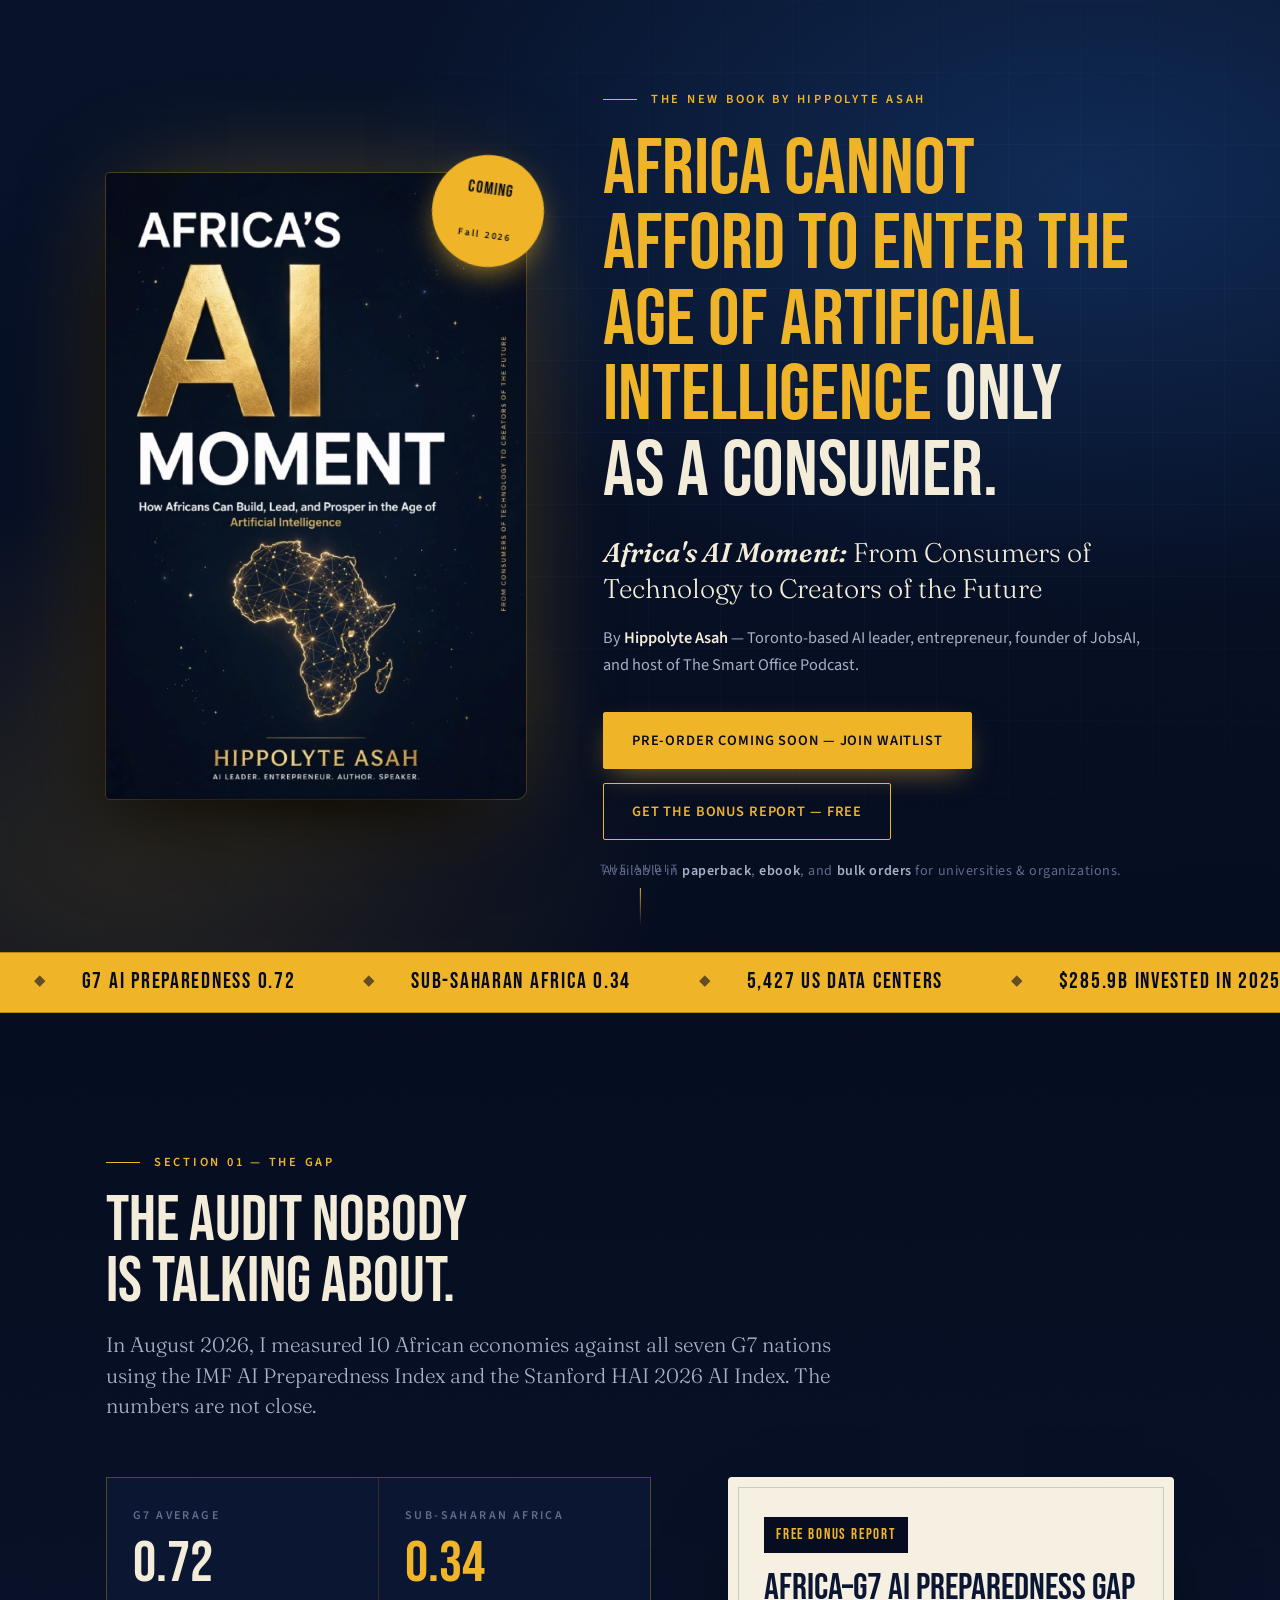
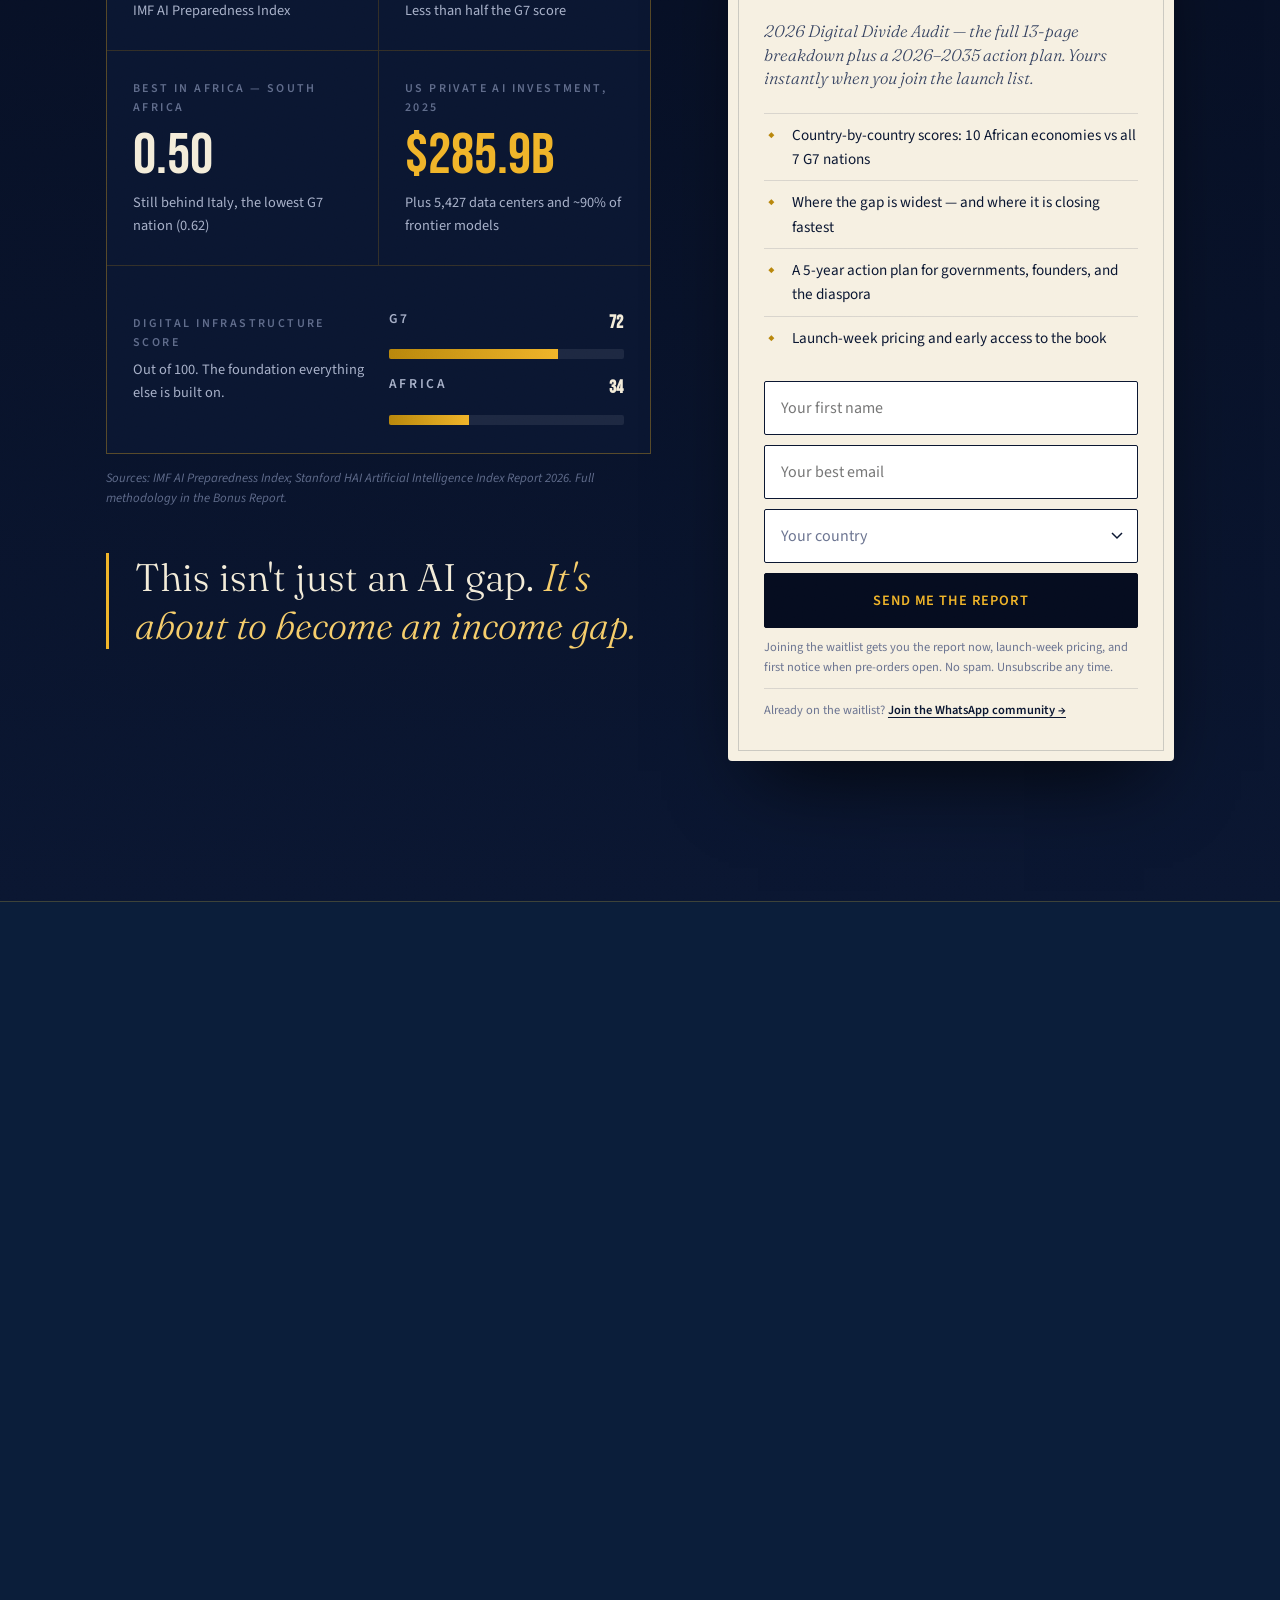
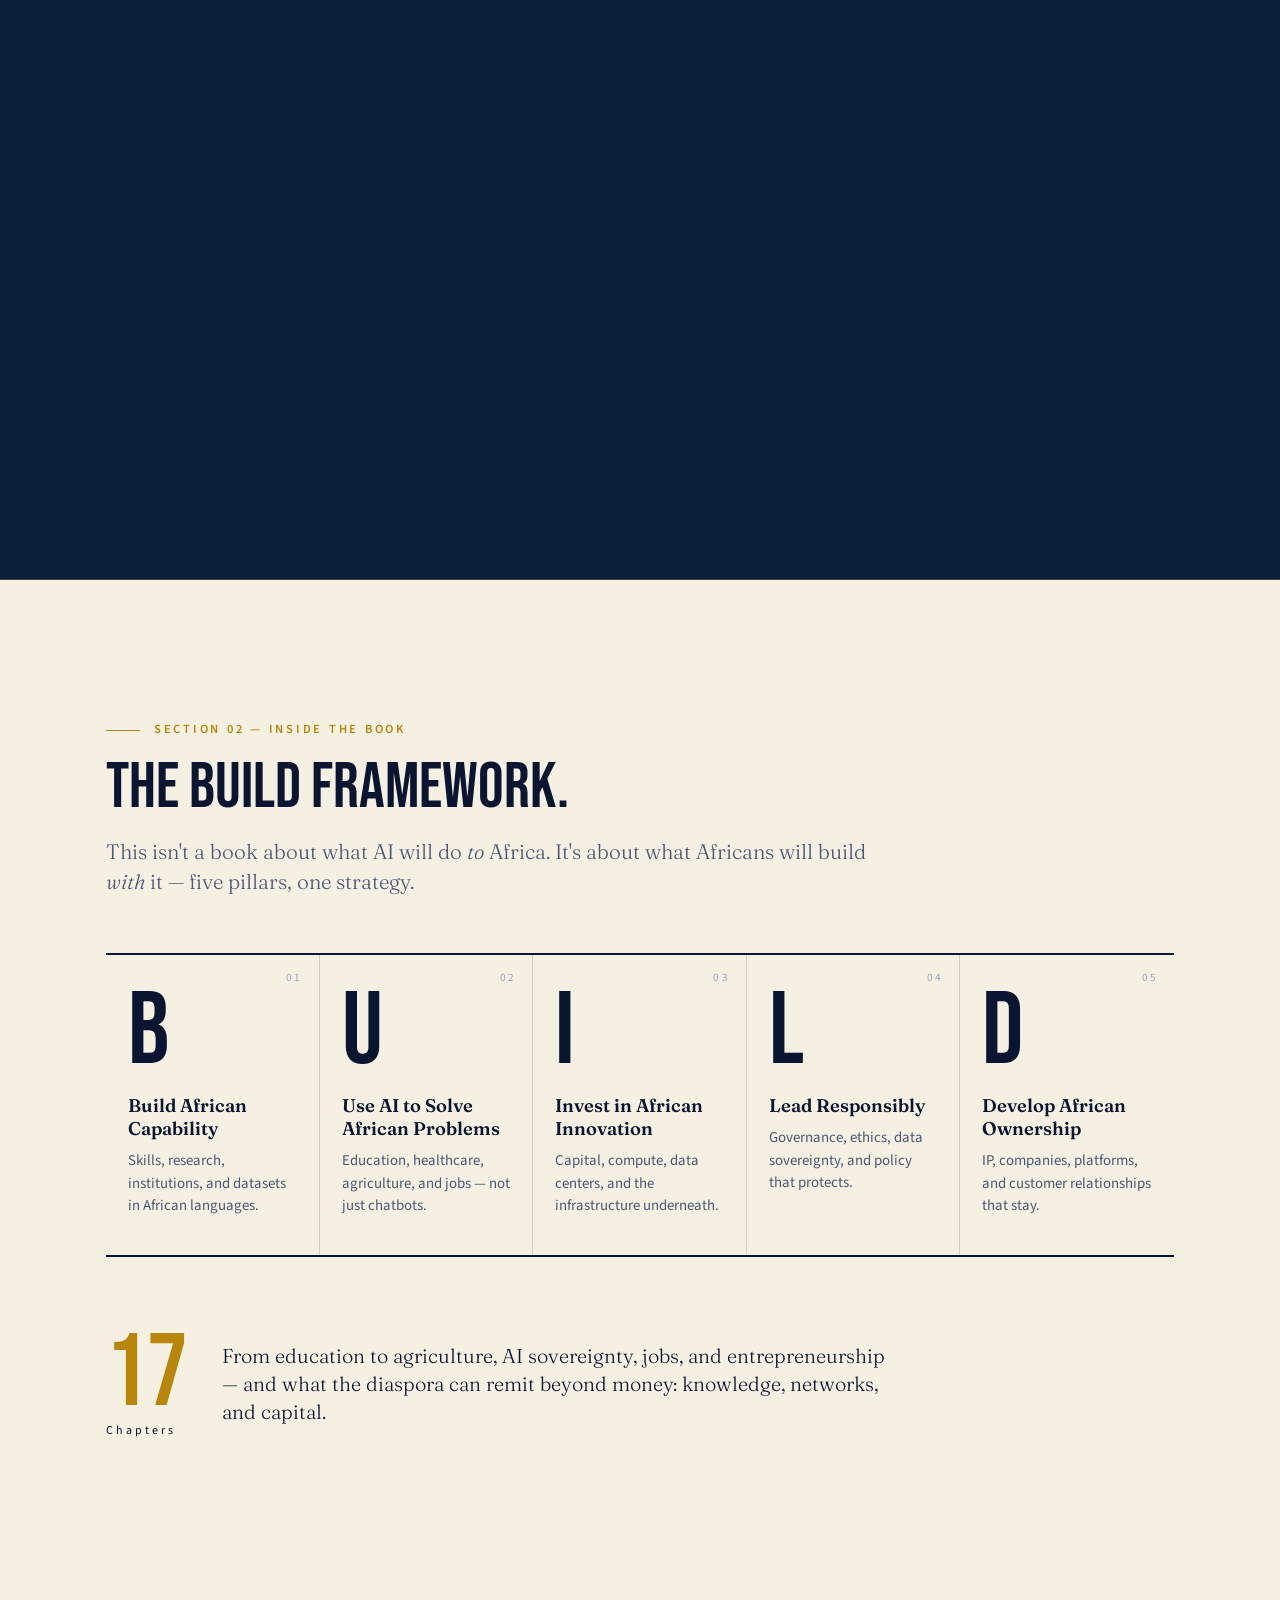
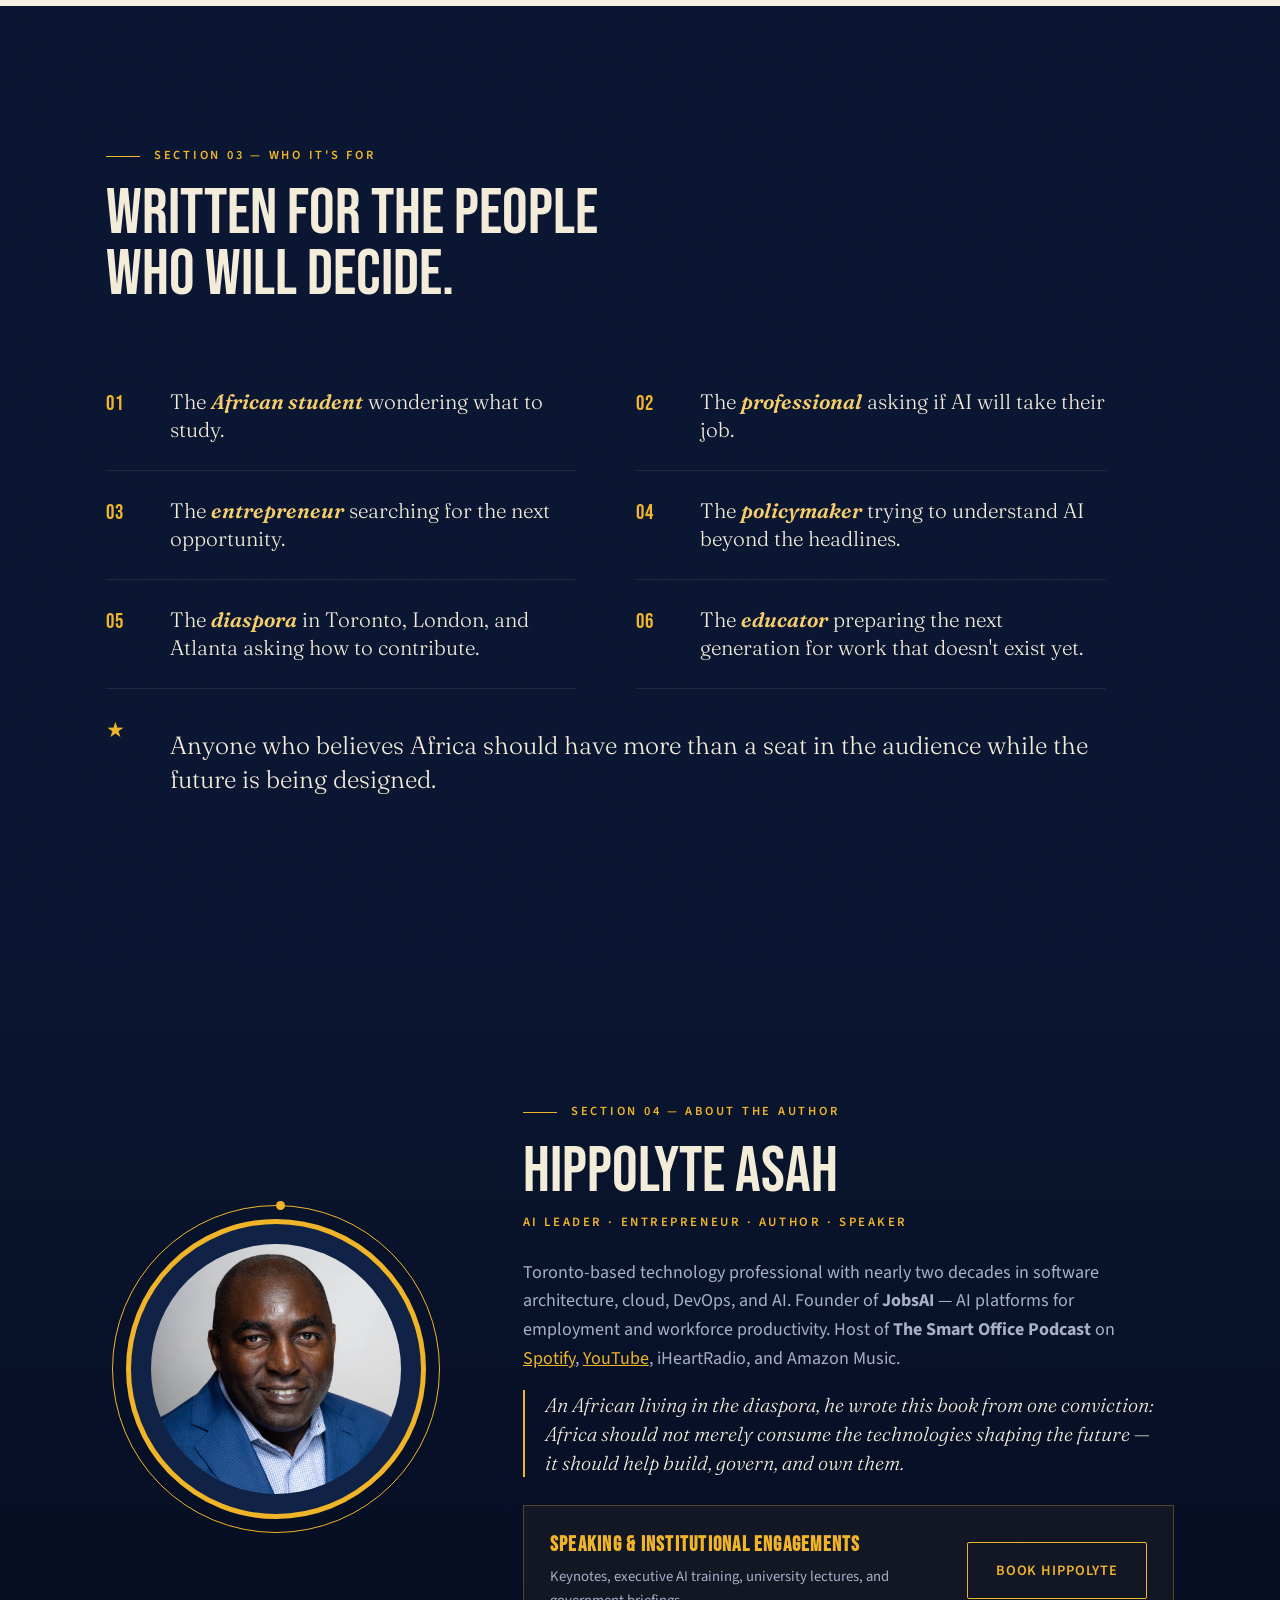
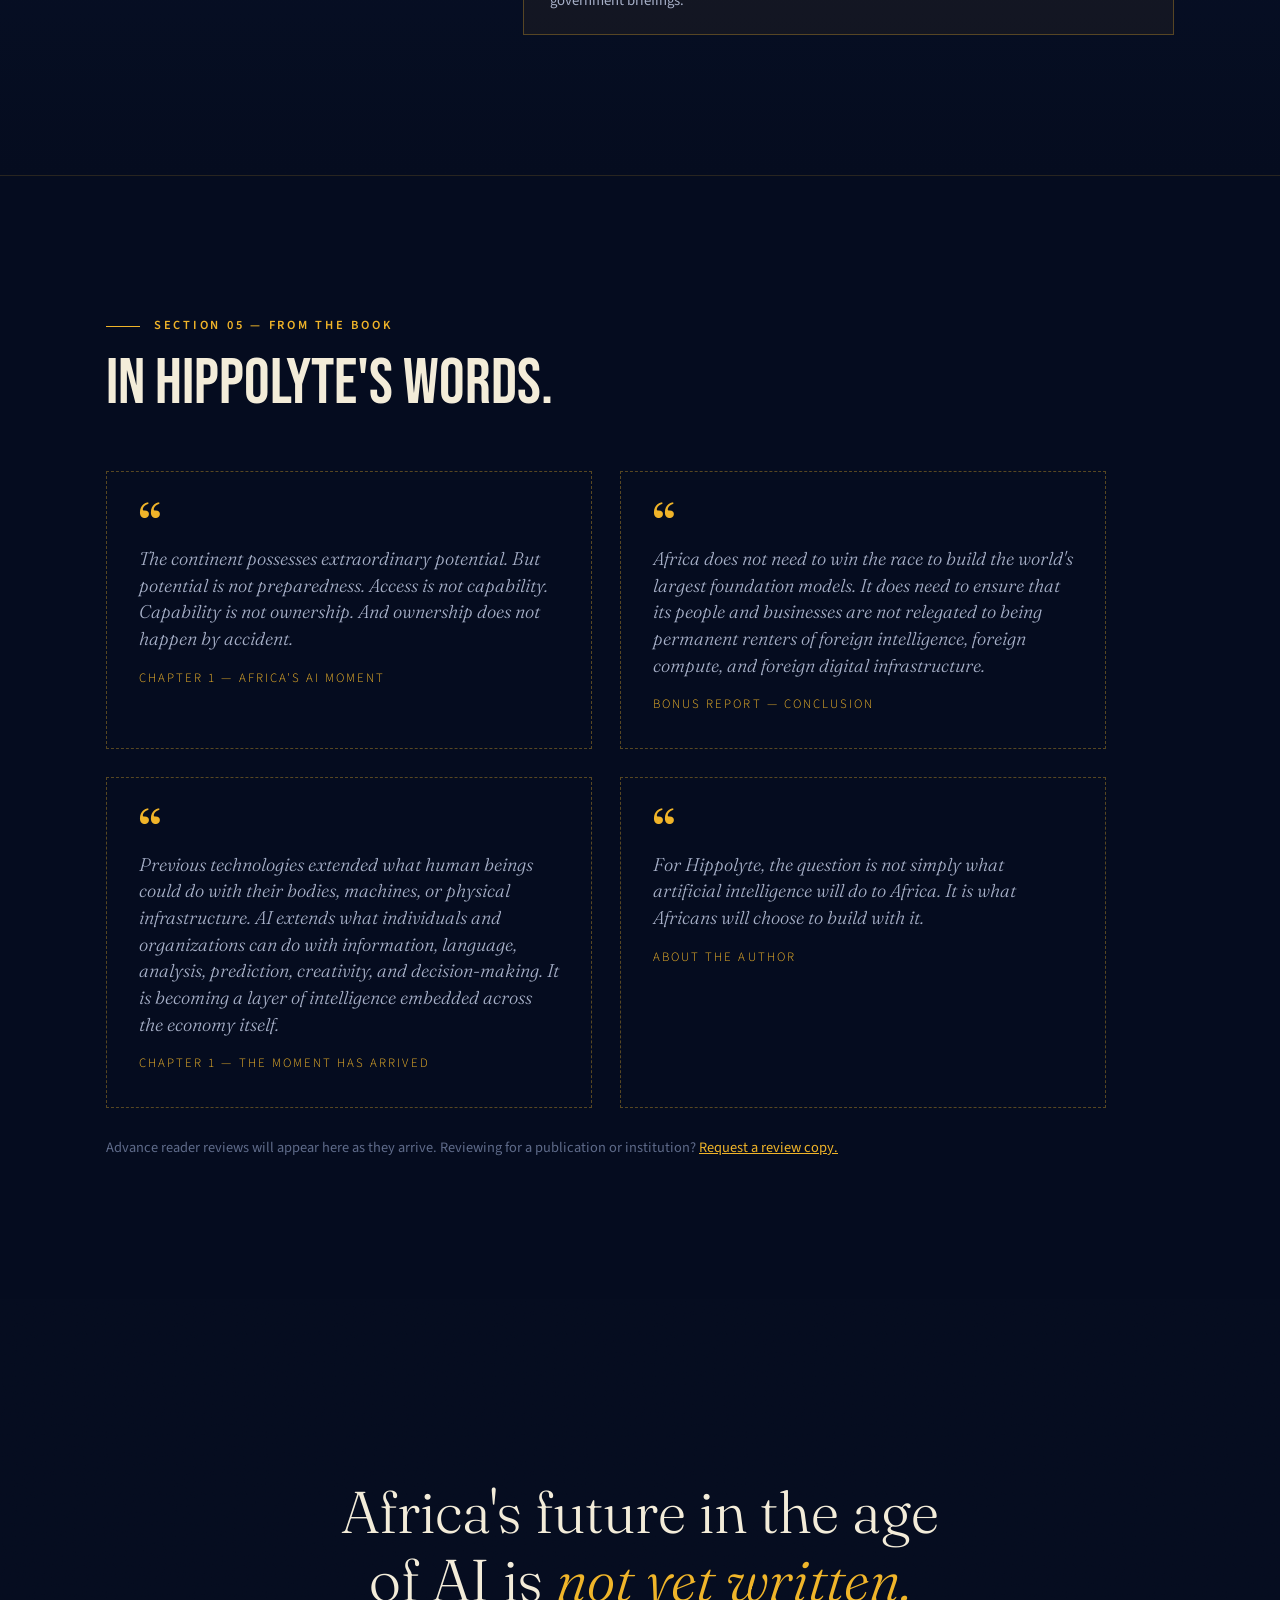
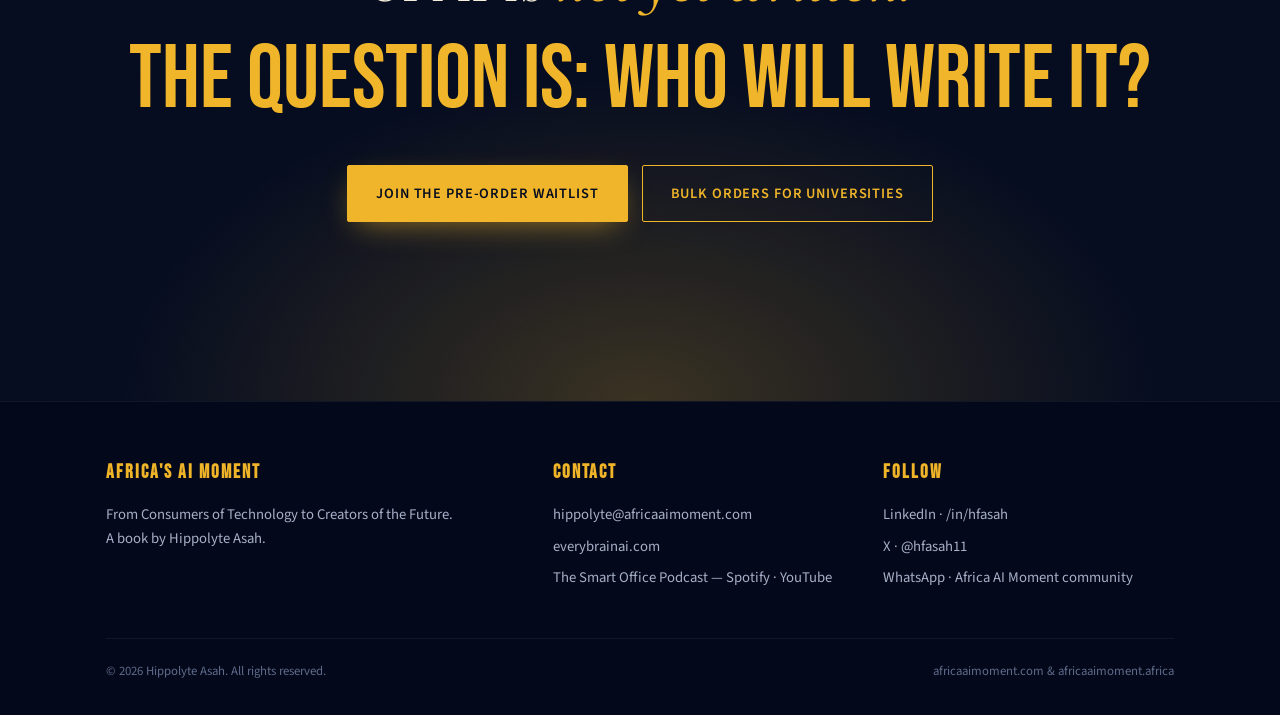
==== index.html @ 926fdadd "Quote cards: move decorative mark above text so it no longer covers the first word Co-Authored-By: C" ====
<!DOCTYPE html>
<html lang="en">
<head>
<meta charset="utf-8">
<meta name="viewport" content="width=device-width, initial-scale=1">
<title>Africa's AI Moment — From Consumers of Technology to Creators of the Future | Hippolyte Asah</title>
<meta name="description" content="Africa cannot afford to enter the age of artificial intelligence only as a consumer. The new book by Hippolyte Asah. Pre-order now and get the free Africa–G7 AI Preparedness Gap report.">
<meta property="og:title" content="Africa's AI Moment — Hippolyte Asah">
<meta property="og:description" content="From Consumers of Technology to Creators of the Future. Pre-order the book and download the free 2026 Digital Divide Audit.">
<meta property="og:image" content="https://africaaimoment.com/assets/cover.jpg">
<meta property="og:url" content="https://africaaimoment.com">
<link rel="icon" type="image/png" sizes="32x32" href="/assets/favicon-32.png">
<link rel="icon" type="image/png" sizes="256x256" href="/assets/icon-256.png">
<link rel="apple-touch-icon" sizes="180x180" href="/assets/apple-touch-icon.png">
<meta name="theme-color" content="#050c1f">
<link rel="preconnect" href="https://fonts.googleapis.com">
<link rel="preconnect" href="https://fonts.gstatic.com" crossorigin>
<link href="https://fonts.googleapis.com/css2?family=Bebas+Neue&family=Fraunces:ital,opsz,wght@0,9..144,300;0,9..144,600;1,9..144,300&family=Source+Sans+3:wght@400;600&family=IBM+Plex+Mono:wght@400;500;600&display=swap" rel="stylesheet">
<style>
  :root{
    --navy-900:#050c1f; --navy-800:#0a1631; --navy-700:#112247; --navy-600:#1a3160;
    --gold:#f0b429; --gold-soft:#f6cd6a; --gold-dim:#b8860b;
    --ink:#f3ecd9; --ink-muted:#a7b0c8; --ink-faint:#5f6b8a;
    --cream:#f6f0e2; --cream-2:#ece3cf; --navy-on-cream:#0a1631;
    --display:'Bebas Neue',Impact,'Arial Narrow',sans-serif;
    --serif:'Fraunces',Georgia,'Times New Roman',serif;
    --sans:'Source Sans 3','Helvetica Neue',Arial,sans-serif;
    --max:1180px;
  }
  *{box-sizing:border-box;margin:0;padding:0}
  html{scroll-behavior:smooth;overflow-x:clip}
  body{font-family:var(--sans);background:var(--navy-900);color:var(--ink);line-height:1.6;font-size:18px;-webkit-font-smoothing:antialiased;overflow-x:hidden}
  img{max-width:100%;height:auto;display:block}
  a{color:inherit}
  .wrap{max-width:var(--max);margin:0 auto;padding:0 clamp(20px,5vw,56px)}
  .eyebrow{font-family:var(--sans);font-weight:600;letter-spacing:.22em;text-transform:uppercase;font-size:.78rem;color:var(--gold);display:flex;align-items:center;gap:14px}
  .eyebrow::before{content:"";width:34px;height:1px;background:var(--gold)}
  h1,h2,h3{font-weight:400;line-height:1}
  .display{font-family:var(--display);letter-spacing:.01em}
  .serif{font-family:var(--serif)}

  /* Buttons */
  .btn{display:inline-flex;align-items:center;justify-content:center;gap:10px;padding:16px 28px;font-family:var(--sans);font-weight:600;letter-spacing:.06em;text-transform:uppercase;font-size:.9rem;text-decoration:none;border:1.5px solid var(--gold);border-radius:2px;transition:transform .2s,background .2s,color .2s,box-shadow .2s;cursor:pointer}
  .btn-gold{background:var(--gold);color:var(--navy-900);box-shadow:0 10px 30px -10px rgba(240,180,41,.6)}
  .btn-gold:hover{background:var(--gold-soft);transform:translateY(-2px)}
  .btn-ghost{background:transparent;color:var(--gold)}
  .btn-ghost:hover{background:rgba(240,180,41,.1);transform:translateY(-2px)}
  .btn-navy{background:var(--navy-900);color:var(--gold);border-color:var(--navy-900)}
  .btn-navy:hover{background:var(--navy-700)}
  .btn small{font-weight:400;letter-spacing:.02em;text-transform:none;opacity:.8}

  /* Grain + atmosphere */
  .grain::after{content:"";position:absolute;inset:0;pointer-events:none;opacity:.07;mix-blend-mode:overlay;background-image:url("data:image/svg+xml,%3Csvg xmlns='http://www.w3.org/2000/svg' width='160' height='160'%3E%3Cfilter id='n'%3E%3CfeTurbulence type='fractalNoise' baseFrequency='.9' numOctaves='2' stitchTiles='stitch'/%3E%3C/filter%3E%3Crect width='100%25' height='100%25' filter='url(%23n)'/%3E%3C/svg%3E")}

  /* ===== HERO ===== */
  .hero{position:relative;min-height:100vh;display:flex;align-items:center;padding:90px 0 70px;overflow:hidden;
    background:radial-gradient(1200px 700px at 85% 20%,rgba(32,90,170,.35),transparent 60%),radial-gradient(900px 600px at 10% 90%,rgba(240,180,41,.14),transparent 60%),linear-gradient(180deg,#071229 0%,var(--navy-900) 100%)}
  .hero .net{position:absolute;inset:0;pointer-events:none;opacity:.35;background-image:linear-gradient(rgba(120,160,230,.12) 1px,transparent 1px),linear-gradient(90deg,rgba(120,160,230,.12) 1px,transparent 1px);background-size:72px 72px;mask-image:radial-gradient(ellipse at 70% 40%,#000 20%,transparent 70%);-webkit-mask-image:radial-gradient(ellipse at 70% 40%,#000 20%,transparent 70%)}
  .hero-grid{display:grid;grid-template-columns:minmax(280px,420px) 1fr;gap:clamp(36px,6vw,84px);align-items:center;position:relative;z-index:2}
  .cover-wrap{position:relative;perspective:1400px}
  .cover{border-radius:4px 10px 10px 4px;box-shadow:-20px 40px 80px -20px rgba(0,0,0,.8),0 0 0 1px rgba(240,180,41,.25),0 0 120px -30px rgba(240,180,41,.45);transform:rotateY(14deg) rotateX(2deg);transition:transform .6s cubic-bezier(.2,.8,.2,1);animation:rise 1.2s .1s both}
  .cover-wrap:hover .cover{transform:rotateY(4deg) rotateX(0)}
  .cover-wrap::before{content:"";position:absolute;inset:auto 10% -22px 10%;height:40px;background:radial-gradient(ellipse,rgba(0,0,0,.7),transparent 70%);filter:blur(10px)}
  .badge{position:absolute;top:-18px;right:-18px;width:112px;height:112px;border-radius:50%;background:var(--gold);color:var(--navy-900);display:grid;place-items:center;text-align:center;font-family:var(--display);font-size:1.05rem;line-height:1;letter-spacing:.06em;padding:12px;transform:rotate(8deg);box-shadow:0 12px 30px -8px rgba(240,180,41,.7);animation:pop .8s .9s both;z-index:3}
  .badge span{font-family:var(--sans);font-size:.6rem;font-weight:600;letter-spacing:.18em;display:block;margin-top:4px}
  .hero-copy > *{animation:rise .9s both}
  .hero-copy > :nth-child(1){animation-delay:.15s}.hero-copy > :nth-child(2){animation-delay:.3s}.hero-copy > :nth-child(3){animation-delay:.45s}.hero-copy > :nth-child(4){animation-delay:.6s}.hero-copy > :nth-child(5){animation-delay:.75s}.hero-copy > :nth-child(6){animation-delay:.9s}
  .hero h1{font-family:var(--display);font-size:clamp(2.6rem,6.2vw,5.6rem);line-height:.95;color:var(--gold);margin:22px 0 26px;text-wrap:balance}
  .hero h1 em{font-style:normal;color:var(--ink)}
  .hero .sub{font-family:var(--serif);font-size:clamp(1.25rem,2.1vw,1.7rem);font-weight:300;line-height:1.35;color:var(--ink);max-width:640px}
  .hero .sub strong{font-weight:600;font-style:italic}
  .hero .by{margin-top:18px;color:var(--ink-muted);font-size:1.02rem;max-width:560px}
  .hero .by b{color:var(--ink);font-weight:600}
  .cta-row{display:flex;flex-wrap:wrap;gap:14px;margin-top:34px}
  .formats{margin-top:20px;font-size:.88rem;color:var(--ink-faint);letter-spacing:.04em}
  .formats b{color:var(--ink-muted);font-weight:600}
  @keyframes rise{from{opacity:0;transform:translateY(22px)}to{opacity:1;transform:none}}
  @keyframes pop{from{opacity:0;transform:rotate(8deg) scale(.5)}to{opacity:1;transform:rotate(8deg) scale(1)}}
  .scroll-hint{position:absolute;bottom:26px;left:50%;transform:translateX(-50%);color:var(--ink-faint);font-size:.7rem;letter-spacing:.3em;text-transform:uppercase;z-index:2}
  .scroll-hint::after{content:"";display:block;width:1px;height:38px;margin:10px auto 0;background:linear-gradient(var(--gold),transparent);animation:drip 1.8s infinite}
  @keyframes drip{0%{transform:scaleY(0);transform-origin:top}50%{transform:scaleY(1);transform-origin:top}51%{transform-origin:bottom}100%{transform:scaleY(0);transform-origin:bottom}}

  /* ===== TICKER ===== */
  .ticker{background:var(--gold);color:var(--navy-900);overflow:hidden;white-space:nowrap;width:100%;max-width:100vw;font-family:var(--display);font-size:1.35rem;letter-spacing:.08em;padding:12px 0;border-top:1px solid var(--gold-dim);border-bottom:1px solid var(--gold-dim)}
  .ticker div{display:inline-block;animation:scroll 38s linear infinite}
  .ticker span{margin:0 34px}
  .ticker span::before{content:"◆";font-size:.7em;margin-right:34px;vertical-align:middle;opacity:.6}
  @keyframes scroll{to{transform:translateX(-50%)}}

  /* ===== SECTION BASE ===== */
  section{position:relative}
  .sec{padding:clamp(80px,11vw,140px) 0}
  .sec-head{max-width:760px;margin-bottom:56px}
  .sec-head h2{font-family:var(--display);font-size:clamp(2.4rem,5vw,4.4rem);margin-top:18px;line-height:.95}
  .sec-head p{font-family:var(--serif);font-weight:300;font-size:1.3rem;margin-top:18px;line-height:1.45;color:var(--ink-muted)}

  /* ===== GAP / AUDIT ===== */
  .gap{background:linear-gradient(180deg,var(--navy-900),var(--navy-800))}
  .gap-grid{display:grid;grid-template-columns:1.1fr .9fr;gap:clamp(36px,6vw,80px);align-items:start}
  .stat-board{display:grid;grid-template-columns:1fr 1fr;gap:1px;background:rgba(240,180,41,.18);border:1px solid rgba(240,180,41,.18)}
  .stat{background:var(--navy-800);padding:28px 26px;position:relative;overflow:hidden}
  .stat:hover{background:var(--navy-700)}
  .stat .lbl{font-size:.75rem;letter-spacing:.2em;text-transform:uppercase;color:var(--ink-faint);font-weight:600}
  .stat .val{font-family:var(--display);font-size:clamp(2.6rem,4.5vw,4rem);line-height:1;margin:10px 0 6px;color:var(--ink)}
  .stat .val.g{color:var(--gold)}
  .stat .note{font-size:.9rem;color:var(--ink-muted)}
  .stat.wide{grid-column:1/-1;display:grid;grid-template-columns:1fr 1fr;gap:20px;align-items:center}
  .bar{height:10px;background:rgba(255,255,255,.08);border-radius:2px;overflow:hidden;margin-top:12px}
  .bar i{display:block;height:100%;background:linear-gradient(90deg,var(--gold-dim),var(--gold));width:0;transition:width 1.4s cubic-bezier(.2,.8,.2,1)}
  .in-view .bar i{width:var(--w)}
  .bar-row{margin-top:14px}
  .bar-row .lbl{display:flex;justify-content:space-between;font-size:.85rem;color:var(--ink-muted)}
  .bar-row .lbl b{color:var(--ink);font-family:var(--display);font-size:1.15rem;letter-spacing:.04em}
  .source{font-size:.8rem;color:var(--ink-faint);margin-top:14px;font-style:italic}
  .pull{font-family:var(--serif);font-size:clamp(1.6rem,3vw,2.4rem);font-weight:300;line-height:1.25;color:var(--ink);border-left:3px solid var(--gold);padding-left:26px;margin:44px 0}
  .pull em{font-style:italic;color:var(--gold-soft)}

  /* Lead magnet card */
  .magnet{position:sticky;top:32px;background:var(--cream);color:var(--navy-on-cream);padding:40px 36px;border-radius:4px;box-shadow:0 40px 80px -30px rgba(0,0,0,.8);transform:rotate(-1deg)}
  .magnet::before{content:"";position:absolute;inset:10px;border:1px solid rgba(10,22,49,.18);pointer-events:none}
  .magnet .tag{display:inline-block;background:var(--navy-900);color:var(--gold);font-family:var(--display);letter-spacing:.12em;padding:6px 12px;font-size:.95rem;margin-bottom:18px}
  .magnet h3{font-family:var(--display);font-size:2.3rem;line-height:.95}
  .magnet .t{font-family:var(--serif);font-style:italic;font-weight:300;font-size:1.05rem;margin:14px 0 22px;line-height:1.4;color:#33405f}
  .magnet ul{list-style:none;margin-bottom:22px}
  .magnet li{padding:9px 0 9px 28px;border-top:1px solid rgba(10,22,49,.12);font-size:.95rem;position:relative}
  .magnet li::before{content:"◆";position:absolute;left:4px;color:var(--gold-dim);font-size:.7rem;top:13px}
  .magnet form{display:grid;gap:10px}
  .magnet input{font-family:var(--sans);font-size:1rem;padding:15px 16px;border:1.5px solid var(--navy-on-cream);border-radius:2px;background:#fff;color:var(--navy-900);width:100%}
  .magnet input:focus,.magnet select:focus{outline:2px solid var(--gold);outline-offset:1px}
  .magnet select{font-family:var(--sans);font-size:1rem;padding:15px 16px;border:1.5px solid var(--navy-on-cream);border-radius:2px;background:#fff;color:var(--navy-900);width:100%;appearance:none;-webkit-appearance:none;background-image:url("data:image/svg+xml,%3Csvg xmlns='http://www.w3.org/2000/svg' width='12' height='8'%3E%3Cpath d='M1 1l5 5 5-5' stroke='%230a1631' stroke-width='1.5' fill='none'/%3E%3C/svg%3E");background-repeat:no-repeat;background-position:right 14px center}
  .magnet select:invalid{color:#6a7390}
  .form-msg{display:none;font-family:var(--serif);font-size:1.05rem;line-height:1.4;color:var(--navy-on-cream);padding:12px 14px;background:var(--gold-tint,#fbf3dc);border-left:3px solid var(--gold)}
  .form-msg.show{display:block}.form-msg a{color:var(--navy-on-cream);font-weight:600}
  .form-msg.err{border-color:#c0392b;background:#fdecea}
  .wa{display:flex;align-items:center;justify-content:center;gap:10px;margin-top:12px;padding:13px 18px;border:1.5px solid var(--navy-on-cream);background:var(--navy-on-cream);color:var(--gold);text-decoration:none;font-weight:600;letter-spacing:.06em;text-transform:uppercase;font-size:.85rem;border-radius:2px;transition:background .2s,transform .2s}
  .wa:hover{background:var(--navy-700);transform:translateY(-2px)}
  .wa-after{margin-top:12px;padding-top:12px;border-top:1px solid rgba(10,22,49,.12)}
  .wa-after a{color:var(--navy-on-cream);font-weight:600;text-decoration:underline;text-underline-offset:3px}
  .wa svg{width:18px;height:18px;fill:#25D366;flex:none}
  .wa-dark{border-color:var(--gold);background:transparent;color:var(--gold);display:inline-flex;margin:0}
  .wa-dark:hover{background:rgba(240,180,41,.1)}
  .magnet .fine{font-size:.78rem;color:#6a7390;margin-top:10px}


  /* ===== COUNTRY EXPLORER (terminal) ===== */
  .term-sec{background:#0B1E3A;border-top:1px solid rgba(212,175,55,.25);border-bottom:1px solid rgba(212,175,55,.25)}
  .term{--tg:#D4AF37;--tg2:#f0d77a;--tbg:#071528;--tline:rgba(212,175,55,.22);--tdim:#7d8aa8;--tgreen:#3ddc97;--tred:#ff6b6b;font-family:'IBM Plex Mono','SF Mono',Menlo,Consolas,monospace;background:var(--tbg);border:1px solid var(--tline);box-shadow:0 40px 90px -40px rgba(0,0,0,.9),inset 0 0 0 1px rgba(255,255,255,.02);position:relative;overflow:hidden}
  .term::before{content:"";position:absolute;inset:0;pointer-events:none;background:repeating-linear-gradient(0deg,rgba(255,255,255,.025) 0 1px,transparent 1px 3px);mix-blend-mode:overlay}
  .term-bar{display:flex;align-items:center;justify-content:space-between;gap:16px;padding:10px 16px;background:#0B1E3A;border-bottom:1px solid var(--tline);font-size:.72rem;letter-spacing:.14em;text-transform:uppercase;color:var(--tg)}
  .term-bar .dots{display:flex;gap:6px}.term-bar .dots i{width:9px;height:9px;border-radius:50%;background:var(--tline)}.term-bar .dots i:first-child{background:var(--tg)}
  .term-bar .live{color:var(--tgreen)}.term-bar .live::before{content:"●";margin-right:6px;animation:blink 1.4s infinite}
  @keyframes blink{50%{opacity:.25}}
  .term-body{display:grid;grid-template-columns:300px 1fr;min-height:520px}
  .term-left{border-right:1px solid var(--tline);display:flex;flex-direction:column}
  .term-search{padding:14px;border-bottom:1px solid var(--tline);position:relative}
  .term-search label{display:block;font-size:.66rem;letter-spacing:.2em;color:var(--tdim);margin-bottom:8px}
  .term-search .field{display:flex;align-items:center;gap:8px;border:1px solid var(--tg);background:#04101f;padding:10px 12px}
  .term-search .field span{color:var(--tg)}
  .term-search input{flex:1;background:transparent;border:0;color:var(--ink);font:inherit;font-size:.95rem;outline:none;min-width:0}
  .term-search input::placeholder{color:var(--tdim)}
  .term-list{overflow-y:auto;max-height:420px;flex:1;scrollbar-width:thin;scrollbar-color:var(--tline) transparent}
  .term-list .grp{padding:8px 14px 4px;font-size:.62rem;letter-spacing:.2em;color:var(--tdim);position:sticky;top:0;background:var(--tbg)}
  .term-list button{display:flex;justify-content:space-between;width:100%;background:none;border:0;border-left:2px solid transparent;color:var(--ink-muted);font:inherit;font-size:.82rem;text-align:left;padding:7px 14px;cursor:pointer}
  .term-list button:hover,.term-list button.on{background:rgba(212,175,55,.08);color:var(--ink);border-left-color:var(--tg)}
  .term-list button b{font-weight:500;color:var(--tg2)}
  .term-list button.on b{color:var(--tg)}
  .term-main{padding:22px 26px;display:flex;flex-direction:column;gap:18px;min-width:0}
  .term-empty{margin:auto;text-align:center;color:var(--tdim);font-size:.85rem;line-height:1.9}
  .term-empty b{display:block;font-size:1.4rem;color:var(--tg);font-weight:500}
  .cur{display:inline-block;width:.6em;height:1.05em;background:var(--tg);vertical-align:-.15em;animation:blink 1s steps(1) infinite}
  .term-head{display:flex;flex-wrap:wrap;align-items:flex-end;justify-content:space-between;gap:12px;min-width:0;border-bottom:1px solid var(--tline);padding-bottom:14px}
  .term-head h3{font-family:var(--display);font-size:clamp(2rem,3.6vw,3rem);line-height:.95;color:var(--ink);letter-spacing:.02em}
  .term-head .rk{font-size:.68rem;line-height:1.7;letter-spacing:.14em;text-transform:uppercase;color:var(--tdim)}
  .term-head .rk b{color:var(--tg);font-weight:500}
  .tag-src{font-size:.6rem;letter-spacing:.18em;padding:3px 8px;border:1px solid var(--tg);color:var(--tg);vertical-align:middle;margin-left:10px}
  .tag-src.est{border-color:var(--tdim);color:var(--tdim)}
  .term-grid.six{grid-template-columns:repeat(6,minmax(0,1fr))}
  .term-grid{display:grid;grid-template-columns:repeat(5,minmax(0,1fr));gap:1px;background:var(--tline);border:1px solid var(--tline)}
  .term-grid .cell{background:var(--tbg);padding:14px 14px 12px}
  .cell .k{font-size:.6rem;letter-spacing:.14em;text-transform:uppercase;color:var(--tdim);line-height:1.3;min-height:2.6em}
  .cell .v{font-size:1.75rem;font-weight:500;color:var(--ink);margin:6px 0 2px;font-variant-numeric:tabular-nums;line-height:1}
  .cell .v small{font-size:.8rem;color:var(--tdim);font-weight:400}
  .cell.big .v{color:var(--tg)}
  .cell .d{font-size:.7rem;font-variant-numeric:tabular-nums}
  .d.up{color:var(--tgreen)}.d.dn{color:var(--tred)}.d.flat{color:var(--tdim)}
  .term-chart{border:1px solid var(--tline);padding:16px 18px 14px}
  .term-chart .t{display:flex;justify-content:space-between;font-size:.64rem;letter-spacing:.18em;text-transform:uppercase;color:var(--tdim);margin-bottom:12px}
  .term-chart .lg{display:flex;gap:14px}.term-chart .lg i{display:inline-block;width:10px;height:10px;margin-right:5px;vertical-align:-1px}
  .c-row{display:grid;grid-template-columns:130px 1fr;gap:12px;align-items:center;margin:8px 0}
  .c-row .n{font-size:.72rem;color:var(--ink-muted);letter-spacing:.04em}
  .c-bars{display:grid;gap:3px}
  .c-bar{display:grid;grid-template-columns:1fr 40px;gap:8px;align-items:center;height:12px}
  .c-bar i{display:block;height:100%;width:0;transition:width .9s cubic-bezier(.2,.8,.2,1);background:var(--c)}
  .c-bar em{font-style:normal;font-size:.66rem;color:var(--tdim);font-variant-numeric:tabular-nums;text-align:right}
  .c-sel{--c:var(--tg)}.c-g7{--c:#c9d3e6}.c-af{--c:#3a5a8a}
  .term-foot{display:flex;flex-wrap:wrap;justify-content:space-between;align-items:center;gap:14px;border-top:1px solid var(--tline);padding-top:16px}
  .term-foot .note{font-size:.66rem;line-height:1.6;color:var(--tdim);max-width:520px}
  .term-foot .note b{color:var(--tg);font-weight:500}
  .term .btn{font-family:var(--sans)}
  .share{background:none;border:1px solid var(--tline);color:var(--tdim);font:inherit;font-size:.66rem;letter-spacing:.14em;text-transform:uppercase;padding:8px 12px;cursor:pointer}
  .share:hover{border-color:var(--tg);color:var(--tg)}
  @media(max-width:980px){.term-body{grid-template-columns:1fr}.term-left{border-right:0;border-bottom:1px solid var(--tline)}.term-list{max-height:220px}.term-grid,.term-grid.six{grid-template-columns:repeat(3,minmax(0,1fr))}}
  @media(max-width:640px){.term-main{padding:16px}.term-grid,.term-grid.six{grid-template-columns:repeat(2,minmax(0,1fr))}.term-grid .cell:first-child{grid-column:1/-1}.term-bar{font-size:.6rem;gap:8px}.term-bar span:nth-child(2){white-space:nowrap;overflow:hidden;text-overflow:ellipsis}.term-chart .t{flex-wrap:wrap;gap:8px}.c-row{grid-template-columns:1fr}.term-head h3{font-size:2rem}}

  /* ===== BUILD ===== */
  .build{background:var(--cream);color:var(--navy-on-cream)}
  .build .sec-head p{color:#4a5675}
  .build .eyebrow{color:var(--gold-dim)}.build .eyebrow::before{background:var(--gold-dim)}
  .pillars{display:grid;grid-template-columns:repeat(5,1fr);gap:0;border-top:2px solid var(--navy-on-cream);border-bottom:2px solid var(--navy-on-cream)}
  .pillar{padding:34px 22px 38px;border-right:1px solid rgba(10,22,49,.15);position:relative;transition:background .3s}
  .pillar:last-child{border-right:0}
  .pillar:hover{background:#fff}
  .pillar .letter{font-family:var(--display);font-size:clamp(4.5rem,8vw,7.5rem);line-height:.85;color:var(--navy-on-cream);transition:color .3s}
  .pillar:hover .letter{color:var(--gold-dim)}
  .pillar h3{font-family:var(--serif);font-weight:600;font-size:1.15rem;margin:18px 0 10px;line-height:1.25}
  .pillar p{font-size:.93rem;color:#4a5675;line-height:1.5}
  .pillar .num{position:absolute;top:14px;right:16px;font-size:.7rem;letter-spacing:.2em;color:#9aa3bb}
  .build-foot{display:grid;grid-template-columns:auto 1fr;gap:34px;align-items:center;margin-top:44px;padding:30px 0}
  .big-num{font-family:var(--display);font-size:clamp(4rem,8vw,7rem);line-height:.85;color:var(--gold-dim)}
  .big-num small{display:block;font-family:var(--sans);font-size:.75rem;letter-spacing:.25em;color:var(--navy-on-cream);margin-top:8px}
  .build-foot p{font-family:var(--serif);font-weight:300;font-size:1.25rem;line-height:1.4;max-width:680px}

  /* ===== WHO ===== */
  .who{background:var(--navy-800)}
  .who-list{list-style:none;counter-reset:w;display:grid;grid-template-columns:1fr 1fr;gap:0 60px;max-width:1000px}
  .who-list li{counter-increment:w;padding:26px 0 26px 64px;border-bottom:1px solid rgba(255,255,255,.08);position:relative;font-family:var(--serif);font-weight:300;font-size:1.3rem;line-height:1.35}
  .who-list li::before{content:"0" counter(w);position:absolute;left:0;top:28px;font-family:var(--display);color:var(--gold);font-size:1.3rem;letter-spacing:.06em}
  .who-list li b{font-weight:600;color:var(--gold-soft);font-style:italic}
  .who-list li.full{grid-column:1/-1;font-size:1.55rem;color:var(--ink);border-bottom:0;padding-top:40px}
  .who-list li.full::before{content:"★";color:var(--gold)}

  /* ===== AUTHOR ===== */
  .author{background:linear-gradient(180deg,var(--navy-800),var(--navy-900))}
  .author-grid{display:grid;grid-template-columns:340px 1fr;gap:clamp(36px,6vw,80px);align-items:center}
  .portrait{position:relative;width:300px;height:300px;margin:0 auto}
  .portrait .ring{position:absolute;inset:-14px;border-radius:50%;border:1.5px solid var(--gold);animation:spin 30s linear infinite}
  .portrait .ring::before{content:"";position:absolute;top:-5px;left:50%;width:9px;height:9px;background:var(--gold);border-radius:50%}
  .portrait .ph{width:100%;height:100%;border-radius:50%;object-fit:cover;object-position:top;border:5px solid var(--gold);background:var(--navy-700);display:grid;place-items:center;color:var(--ink-faint);font-size:.75rem;letter-spacing:.2em;text-align:center;padding:20px}
  @keyframes spin{to{transform:rotate(360deg)}}
  .author h2{font-family:var(--display);font-size:clamp(2.6rem,5vw,4.2rem);margin-top:18px}
  .author .roles{color:var(--gold);letter-spacing:.2em;text-transform:uppercase;font-size:.8rem;font-weight:600;margin:8px 0 26px}
  .author p{color:var(--ink-muted);margin-bottom:16px;max-width:640px}
  .author p.conv{font-family:var(--serif);font-weight:300;font-style:italic;font-size:1.25rem;color:var(--ink);line-height:1.45;border-left:2px solid var(--gold);padding-left:20px}
  .speak{margin-top:28px;padding:22px 26px;border:1px solid rgba(240,180,41,.3);background:rgba(240,180,41,.05);display:grid;grid-template-columns:1fr auto;gap:20px;align-items:center;max-width:700px}
  .speak h4{font-family:var(--display);letter-spacing:.06em;font-size:1.3rem;color:var(--gold)}
  .speak p{margin:4px 0 0;font-size:.92rem}
  .speak a{white-space:nowrap}

  /* ===== PRAISE ===== */
  .praise{background:var(--navy-900);border-top:1px solid rgba(240,180,41,.15)}
  .quotes{display:grid;grid-template-columns:repeat(2,1fr);gap:28px;max-width:1000px}
  .q{padding:26px 32px 34px;border:1px dashed rgba(240,180,41,.35);font-family:var(--serif);font-weight:300;font-style:italic;font-size:1.15rem;line-height:1.45;color:var(--ink-muted);position:relative}
  .q::before{content:"“";display:block;font-family:var(--serif);font-size:3.2rem;color:var(--gold);line-height:1;height:.7em;overflow:hidden;margin-bottom:12px;font-style:normal;font-weight:600}
  .q cite{display:block;margin-top:16px;font-style:normal;font-family:var(--sans);font-size:.8rem;letter-spacing:.16em;text-transform:uppercase;color:var(--gold)}

  /* ===== FINAL CTA ===== */
  .final{padding:clamp(100px,14vw,180px) 0;text-align:center;background:radial-gradient(800px 500px at 50% 100%,rgba(240,180,41,.22),transparent 65%),var(--navy-900);overflow:hidden}
  .final h2{font-family:var(--serif);font-weight:300;font-size:clamp(2rem,4.6vw,3.8rem);line-height:1.15;max-width:900px;margin:0 auto 14px;text-wrap:balance}
  .final h2 em{font-style:italic;color:var(--gold)}
  .final .q2{font-family:var(--display);font-size:clamp(2.6rem,7vw,6rem);color:var(--gold);line-height:1;margin:22px 0 40px}
  .final .cta-row{justify-content:center}

  /* ===== FOOTER ===== */
  footer{background:#03081a;padding:56px 0 34px;border-top:1px solid rgba(255,255,255,.06);font-size:.92rem;color:var(--ink-muted)}
  .foot-grid{display:grid;grid-template-columns:1.4fr 1fr 1fr;gap:40px;margin-bottom:40px}
  footer h5{font-family:var(--display);letter-spacing:.1em;font-size:1.2rem;color:var(--gold);margin-bottom:14px}
  footer a{text-decoration:none;color:var(--ink-muted);transition:color .2s}
  footer a:hover{color:var(--gold)}
  footer li{list-style:none;margin-bottom:8px}
  .copy{border-top:1px solid rgba(255,255,255,.06);padding-top:22px;display:flex;justify-content:space-between;flex-wrap:wrap;gap:10px;font-size:.8rem;color:var(--ink-faint)}

  /* Sticky mobile CTA */
  .sticky-cta{position:fixed;bottom:0;left:0;right:0;z-index:50;display:none;gap:8px;padding:10px 12px;background:rgba(5,12,31,.92);backdrop-filter:blur(10px);border-top:1px solid rgba(240,180,41,.3)}
  .sticky-cta .btn{flex:1;padding:13px 10px;font-size:.78rem}

  /* Reveal on scroll */
  .rv{opacity:0;transform:translateY(26px);transition:opacity .8s,transform .8s cubic-bezier(.2,.8,.2,1)}
  .rv.in-view{opacity:1;transform:none}

  /* ===== RESPONSIVE ===== */
  @media(max-width:980px){
    .hero-grid{grid-template-columns:1fr;text-align:center}
    .cover-wrap{max-width:260px;margin:0 auto 20px}.cover{transform:none}
    .hero .eyebrow,.cta-row{justify-content:center}.hero .sub,.hero .by{margin-left:auto;margin-right:auto}
    .gap-grid{grid-template-columns:1fr}.magnet{position:static;transform:none}
    .pillars{grid-template-columns:1fr 1fr}.pillar{border-bottom:1px solid rgba(10,22,49,.15)}.pillar:nth-child(even){border-right:0}
    .who-list{grid-template-columns:1fr}
    .author-grid{grid-template-columns:1fr;text-align:center}.author p,.author .speak{margin-left:auto;margin-right:auto}.author p.conv{text-align:left}
    .quotes{grid-template-columns:1fr}
    .foot-grid{grid-template-columns:1fr}
  }
  @media(max-width:640px){
    body{font-size:16px}
    .hero{padding:60px 0 90px;min-height:auto}
    .stat-board{grid-template-columns:1fr}.stat.wide{grid-template-columns:1fr}
    .pillars{grid-template-columns:1fr}.pillar{border-right:0}
    .build-foot{grid-template-columns:1fr}
    .speak{grid-template-columns:1fr}
    .sticky-cta{display:flex}footer{padding-bottom:90px}
    .badge{width:92px;height:92px;font-size:.9rem;top:-14px;right:auto;left:-14px;transform:rotate(-8deg)}
  }
  @media(prefers-reduced-motion:reduce){*{animation:none!important;transition:none!important}.rv{opacity:1;transform:none}.in-view .bar i{transition:none}}
</style>
</head>
<body>

<!-- ================= HERO ================= -->
<section class="hero grain" id="top">
  <div class="net"></div>
  <div class="wrap hero-grid">
    <div class="cover-wrap">
      <div class="badge">Coming<span>Fall 2026</span></div>
      <img class="cover" src="assets/cover.jpg" alt="Front cover of Africa's AI Moment by Hippolyte Asah" width="1200" height="1800">
    </div>
    <div class="hero-copy">
      <div class="eyebrow">The new book by Hippolyte Asah</div>
      <h1>Africa cannot afford to enter the age of artificial intelligence <em>only as a consumer.</em></h1>
      <p class="sub"><strong>Africa's AI Moment:</strong> From Consumers of Technology to Creators of the Future</p>
      <p class="by">By <b>Hippolyte Asah</b> — Toronto-based AI leader, entrepreneur, founder of JobsAI, and host of The Smart Office Podcast.</p>
      <div class="cta-row">
        <a class="btn btn-gold" href="#signup" id="cta-preorder">Pre-Order Coming Soon — Join Waitlist</a>
        <a class="btn btn-ghost" href="#report">Get the Bonus Report — Free</a>
      </div>
      <p class="formats">Available in <b>paperback</b>, <b>ebook</b>, and <b>bulk orders</b> for universities &amp; organizations.</p>
    </div>
  </div>
  <div class="scroll-hint">The Audit</div>
</section>

<!-- ================= TICKER ================= -->
<div class="ticker" aria-hidden="true">
  <div>
    <span>G7 AI preparedness 0.72</span><span>Sub-Saharan Africa 0.34</span><span>5,427 US data centers</span><span>$285.9B invested in 2025</span><span>17 chapters</span><span>The BUILD framework</span>
    <span>G7 AI preparedness 0.72</span><span>Sub-Saharan Africa 0.34</span><span>5,427 US data centers</span><span>$285.9B invested in 2025</span><span>17 chapters</span><span>The BUILD framework</span>
  </div>
</div>

<!-- ================= THE GAP ================= -->
<section class="sec gap grain" id="report">
  <div class="wrap">
    <div class="sec-head rv">
      <div class="eyebrow">Section 01 — The Gap</div>
      <h2>The audit nobody<br>is talking about.</h2>
      <p>In August 2026, I measured 10 African economies against all seven G7 nations using the IMF AI Preparedness Index and the Stanford HAI 2026 AI Index. The numbers are not close.</p>
    </div>

    <div class="gap-grid">
      <div>
        <div class="stat-board rv">
          <div class="stat"><div class="lbl">G7 average</div><div class="val">0.72</div><div class="note">IMF AI Preparedness Index</div></div>
          <div class="stat"><div class="lbl">Sub-Saharan Africa</div><div class="val g">0.34</div><div class="note">Less than half the G7 score</div></div>
          <div class="stat"><div class="lbl">Best in Africa — South Africa</div><div class="val">0.50</div><div class="note">Still behind Italy, the lowest G7 nation (0.62)</div></div>
          <div class="stat"><div class="lbl">US private AI investment, 2025</div><div class="val g">$285.9B</div><div class="note">Plus 5,427 data centers and ~90% of frontier models</div></div>
          <div class="stat wide">
            <div>
              <div class="lbl">Digital infrastructure score</div>
              <div class="note" style="margin-top:6px">Out of 100. The foundation everything else is built on.</div>
            </div>
            <div>
              <div class="bar-row"><div class="lbl"><span>G7</span><b>72</b></div><div class="bar"><i style="--w:72%"></i></div></div>
              <div class="bar-row"><div class="lbl"><span>Africa</span><b>34</b></div><div class="bar"><i style="--w:34%"></i></div></div>
            </div>
          </div>
        </div>
        <p class="source">Sources: IMF AI Preparedness Index; Stanford HAI Artificial Intelligence Index Report 2026. Full methodology in the Bonus Report.</p>
        <p class="pull rv">This isn't just an AI gap. <em>It's about to become an income gap.</em></p>
      </div>

      <aside class="magnet rv" id="signup">
        <span class="tag">Free Bonus Report</span>
        <h3>Africa–G7 AI Preparedness Gap</h3>
        <p class="t">2026 Digital Divide Audit — the full 13-page breakdown plus a 2026–2035 action plan. Yours instantly when you join the launch list.</p>
        <ul>
          <li>Country-by-country scores: 10 African economies vs all 7 G7 nations</li>
          <li>Where the gap is widest — and where it is closing fastest</li>
          <li>A 5-year action plan for governments, founders, and the diaspora</li>
          <li>Launch-week pricing and early access to the book</li>
        </ul>
        <!-- ConvertKit (Kit): set data-ck-form to your form ID and the script below will POST to Kit. Until then, signups are stored in this browser (localStorage) for demo. -->
        <form id="waitlist" data-ck-form="9844601" novalidate>
          <input type="text" name="first_name" placeholder="Your first name" autocomplete="given-name">
          <input type="email" name="email_address" placeholder="Your best email" required autocomplete="email">
          <select name="fields[country]" required aria-label="Your country"><option value="" disabled selected>Your country</option><optgroup label="Africa"><option>Algeria</option><option>Angola</option><option>Benin</option><option>Botswana</option><option>Burkina Faso</option><option>Burundi</option><option>Cabo Verde</option><option>Cameroon</option><option>Central African Republic</option><option>Chad</option><option>Comoros</option><option>Democratic Republic of the Congo</option><option>Republic of the Congo</option><option>Côte d'Ivoire</option><option>Djibouti</option><option>Egypt</option><option>Equatorial Guinea</option><option>Eritrea</option><option>Eswatini</option><option>Ethiopia</option><option>Gabon</option><option>Gambia</option><option>Ghana</option><option>Guinea</option><option>Guinea-Bissau</option><option>Kenya</option><option>Lesotho</option><option>Liberia</option><option>Libya</option><option>Madagascar</option><option>Malawi</option><option>Mali</option><option>Mauritania</option><option>Mauritius</option><option>Morocco</option><option>Mozambique</option><option>Namibia</option><option>Niger</option><option>Nigeria</option><option>Rwanda</option><option>São Tomé and Príncipe</option><option>Senegal</option><option>Seychelles</option><option>Sierra Leone</option><option>Somalia</option><option>South Africa</option><option>South Sudan</option><option>Sudan</option><option>Tanzania</option><option>Togo</option><option>Tunisia</option><option>Uganda</option><option>Zambia</option><option>Zimbabwe</option></optgroup><optgroup label="Diaspora &amp; elsewhere"><option>Canada</option><option>United States</option><option>United Kingdom</option><option>France</option><option>Germany</option><option>Italy</option><option>Japan</option><option>Other</option></optgroup></select>
          <button class="btn btn-navy" type="submit">Send Me The Report</button>
          <p class="form-msg" role="status" aria-live="polite"></p>
        </form>
        <p class="fine">Joining the waitlist gets you the report now, launch-week pricing, and first notice when pre-orders open. No spam. Unsubscribe any time.</p>
        <p class="fine wa-after">Already on the waitlist? <a href="https://chat.whatsapp.com/GawLZsQnhshFeIbWQz5TuD" target="_blank" rel="noopener">Join the WhatsApp community →</a></p>
      </aside>
    </div>
  </div>
</section>

<!-- ================= COUNTRY EXPLORER ================= -->
<section class="sec term-sec" id="readiness">
  <div class="wrap">
    <div class="sec-head rv">
      <div class="eyebrow">Interactive — 54 African countries · 7 G7 nations · Oxford Insights 2025</div>
      <h2>Check your country's<br>AI readiness gap.</h2>
      <p>Pick a country. See where it stands on policy, infrastructure, governance and AI development — against the G7 and African averages — and how its rank moved from 2024 to 2025. Data: Oxford Insights Government AI Readiness Index 2025 (195 countries, 69 indicators, published January 2026). Sub-Saharan Africa averages 29.1 — last of nine world regions — against North America's 81.5: a 52-point gap. The book's full audit goes deeper.</p>
    </div>

    <div class="term rv" role="region" aria-label="AI readiness explorer">
      <div class="term-bar">
        <span class="dots" aria-hidden="true"><i></i><i></i><i></i></span>
        <span>AAIM · AI READINESS TERMINAL · OXFORD INSIGHTS 2025 · SCALE 0–1</span>
        <span class="live">Live</span>
      </div>
      <div class="term-body">
        <div class="term-left">
          <div class="term-search">
            <label for="cty-q">Search 61 countries · ranked by Oxford 2025</label>
            <div class="field"><span>&gt;</span><input id="cty-q" type="search" placeholder="Type a country…" autocomplete="off" spellcheck="false"></div>
          </div>
          <div class="term-list" id="cty-list" role="listbox"></div>
        </div>
        <div class="term-main" id="cty-main">
          <div class="term-empty"><b>SELECT A COUNTRY<span class="cur"></span></b>or try <a href="#" data-pick="Kenya" style="color:var(--tg)">Kenya</a> · <a href="#" data-pick="Nigeria" style="color:var(--tg)">Nigeria</a> · <a href="#" data-pick="Ghana" style="color:var(--tg)">Ghana</a> · <a href="#" data-pick="South Africa" style="color:var(--tg)">South Africa</a></div>
        </div>
      </div>
    </div>
  </div>
</section>

<!-- ================= BUILD FRAMEWORK ================= -->
<section class="sec build" id="build">
  <div class="wrap">
    <div class="sec-head rv">
      <div class="eyebrow">Section 02 — Inside the book</div>
      <h2>The BUILD Framework.</h2>
      <p>This isn't a book about what AI will do <em>to</em> Africa. It's about what Africans will build <em>with</em> it — five pillars, one strategy.</p>
    </div>

    <div class="pillars rv">
      <div class="pillar"><span class="num">01</span><div class="letter">B</div><h3>Build African Capability</h3><p>Skills, research, institutions, and datasets in African languages.</p></div>
      <div class="pillar"><span class="num">02</span><div class="letter">U</div><h3>Use AI to Solve African Problems</h3><p>Education, healthcare, agriculture, and jobs — not just chatbots.</p></div>
      <div class="pillar"><span class="num">03</span><div class="letter">I</div><h3>Invest in African Innovation</h3><p>Capital, compute, data centers, and the infrastructure underneath.</p></div>
      <div class="pillar"><span class="num">04</span><div class="letter">L</div><h3>Lead Responsibly</h3><p>Governance, ethics, data sovereignty, and policy that protects.</p></div>
      <div class="pillar"><span class="num">05</span><div class="letter">D</div><h3>Develop African Ownership</h3><p>IP, companies, platforms, and customer relationships that stay.</p></div>
    </div>

    <div class="build-foot rv">
      <div class="big-num">17<small>Chapters</small></div>
      <p>From education to agriculture, AI sovereignty, jobs, and entrepreneurship — and what the diaspora can remit beyond money: knowledge, networks, and capital.</p>
    </div>
  </div>
</section>

<!-- ================= WHO IT'S FOR ================= -->
<section class="sec who grain" id="who">
  <div class="wrap">
    <div class="sec-head rv">
      <div class="eyebrow">Section 03 — Who it's for</div>
      <h2>Written for the people<br>who will decide.</h2>
    </div>
    <ul class="who-list rv">
      <li>The <b>African student</b> wondering what to study.</li>
      <li>The <b>professional</b> asking if AI will take their job.</li>
      <li>The <b>entrepreneur</b> searching for the next opportunity.</li>
      <li>The <b>policymaker</b> trying to understand AI beyond the headlines.</li>
      <li>The <b>diaspora</b> in Toronto, London, and Atlanta asking how to contribute.</li>
      <li>The <b>educator</b> preparing the next generation for work that doesn't exist yet.</li>
      <li class="full">Anyone who believes Africa should have more than a seat in the audience while the future is being designed.</li>
    </ul>
  </div>
</section>

<!-- ================= AUTHOR ================= -->
<section class="sec author" id="author">
  <div class="wrap author-grid">
    <div class="portrait rv">
      <div class="ring"></div>
      <!-- Replace src with your blue-blazer photo: assets/hippolyte.jpg -->
      <img class="ph" src="assets/hippolyte.jpg" alt="Hippolyte Asah" onerror="this.outerHTML='<div class=ph>Author photo<br>assets/hippolyte.jpg</div>'">
    </div>
    <div class="rv">
      <div class="eyebrow">Section 04 — About the author</div>
      <h2>Hippolyte Asah</h2>
      <div class="roles">AI Leader · Entrepreneur · Author · Speaker</div>
      <p>Toronto-based technology professional with nearly two decades in software architecture, cloud, DevOps, and AI. Founder of <b>JobsAI</b> — AI platforms for employment and workforce productivity. Host of <b>The Smart Office Podcast</b> on <a href="https://open.spotify.com/show/5Urq26CI3QoZdJLrBpBAS7" target="_blank" rel="noopener" style="color:var(--gold)">Spotify</a>, <a href="https://www.youtube.com/playlist?list=PLcG_z6LI9RHU7jJVFXTbo2oT1bbgvrEhc" target="_blank" rel="noopener" style="color:var(--gold)">YouTube</a>, iHeartRadio, and Amazon Music.</p>
      <p class="conv">An African living in the diaspora, he wrote this book from one conviction: Africa should not merely consume the technologies shaping the future — it should help build, govern, and own them.</p>
      <div class="speak">
        <div>
          <h4>Speaking &amp; institutional engagements</h4>
          <p>Keynotes, executive AI training, university lectures, and government briefings.</p>
        </div>
        <a class="btn btn-ghost" href="mailto:hippolyte@africaaimoment.com?subject=Speaking%20inquiry">Book Hippolyte</a>
      </div>
    </div>
  </div>
</section>

<!-- ================= FROM THE BOOK ================= -->
<section class="sec praise" id="praise">
  <div class="wrap">
    <div class="sec-head rv">
      <div class="eyebrow">Section 05 — From the book</div>
      <h2>In Hippolyte's words.</h2>
    </div>
    <div class="quotes rv">
      <blockquote class="q">The continent possesses extraordinary potential. But potential is not preparedness. Access is not capability. Capability is not ownership. And ownership does not happen by accident.<cite>Chapter 1 — Africa's AI Moment</cite></blockquote>
      <blockquote class="q">Africa does not need to win the race to build the world's largest foundation models. It does need to ensure that its people and businesses are not relegated to being permanent renters of foreign intelligence, foreign compute, and foreign digital infrastructure.<cite>Bonus Report — Conclusion</cite></blockquote>
      <blockquote class="q">Previous technologies extended what human beings could do with their bodies, machines, or physical infrastructure. AI extends what individuals and organizations can do with information, language, analysis, prediction, creativity, and decision-making. It is becoming a layer of intelligence embedded across the economy itself.<cite>Chapter 1 — The Moment Has Arrived</cite></blockquote>
      <blockquote class="q">For Hippolyte, the question is not simply what artificial intelligence will do to Africa. It is what Africans will choose to build with it.<cite>About the Author</cite></blockquote>
    </div>
    <p class="rv" style="margin-top:28px;color:var(--ink-faint);font-size:.9rem">Advance reader reviews will appear here as they arrive. Reviewing for a publication or institution? <a href="mailto:hippolyte@africaaimoment.com?subject=Review%20copy%20request" style="color:var(--gold)">Request a review copy.</a></p>
  </div>
</section>

<!-- ================= FINAL CTA ================= -->
<section class="final grain" id="preorder">
  <div class="wrap">
    <h2 class="rv">Africa's future in the age of AI is <em>not yet written.</em></h2>
    <div class="q2 rv">The question is: who will write it?</div>
    <div class="cta-row rv">
      <!-- Replace hrefs with your Amazon / Tellwell links -->
      <a class="btn btn-gold" href="#signup">Join the Pre-Order Waitlist</a>
      <a class="btn btn-ghost" href="mailto:hippolyte@africaaimoment.com?subject=Bulk%20order%20inquiry">Bulk Orders for Universities</a>
    </div>
  </div>
</section>

<!-- ================= FOOTER ================= -->
<footer>
  <div class="wrap">
    <div class="foot-grid">
      <div>
        <h5>Africa's AI Moment</h5>
        <p>From Consumers of Technology to Creators of the Future.<br>A book by Hippolyte Asah.</p>
      </div>
      <div>
        <h5>Contact</h5>
        <ul>
          <li><a href="mailto:hippolyte@africaaimoment.com">hippolyte@africaaimoment.com</a></li>
          <li><a href="https://www.everybrainai.com" target="_blank" rel="noopener">everybrainai.com</a></li>
          <li>The Smart Office Podcast — <a href="https://open.spotify.com/show/5Urq26CI3QoZdJLrBpBAS7" target="_blank" rel="noopener">Spotify</a> · <a href="https://www.youtube.com/playlist?list=PLcG_z6LI9RHU7jJVFXTbo2oT1bbgvrEhc" target="_blank" rel="noopener">YouTube</a></li>
        </ul>
      </div>
      <div>
        <h5>Follow</h5>
        <ul>
          <li><a href="https://linkedin.com/in/hfasah" target="_blank" rel="noopener">LinkedIn · /in/hfasah</a></li>
          <li><a href="https://x.com/hfasah11" target="_blank" rel="noopener">X · @hfasah11</a></li>
          <li><a href="https://chat.whatsapp.com/GawLZsQnhshFeIbWQz5TuD" target="_blank" rel="noopener">WhatsApp · Africa AI Moment community</a></li>
        </ul>
      </div>
    </div>
    <div class="copy">
      <span>© 2026 Hippolyte Asah. All rights reserved.</span>
      <span>africaaimoment.com &amp; africaaimoment.africa</span>
    </div>
  </div>
</footer>

<div class="sticky-cta">
  <a class="btn btn-gold" href="#signup">Waitlist</a>
  <a class="btn btn-ghost" href="#signup">Free Report</a>
</div>


<script src="assets/ai-data.js?v=85704d68"></script>
<script>
(function(){
  const D = window.AI_DATA || {}; const names = Object.keys(D);
  const af = names.filter(n=>D[n].region==='Africa'), g7 = names.filter(n=>D[n].region==='G7');
  const avg = (arr,k)=>arr.reduce((s,n)=>s+D[n][k],0)/arr.length;
  const KEYS=['readiness','policy','infra','governance','development','publicSector','resilience']; const AF = Object.fromEntries(KEYS.map(k=>[k,avg(af,k)]));
  const G7 = Object.fromEntries(KEYS.map(k=>[k,avg(g7,k)]));
  const rankAf = [...af].sort((a,b)=>D[a].rank2025-D[b].rank2025);
  const list = document.getElementById('cty-list'), main = document.getElementById('cty-main'), q = document.getElementById('cty-q');
  const slug = s=>s.toLowerCase().normalize('NFD').replace(/[̀-ͯ]/g,'').replace(/[^a-z0-9]+/g,'-').replace(/(^-|-$)/g,'');
  const f2 = v=>v.toFixed(2);
  function renderList(filter){
    const fl = (filter||'').toLowerCase();
    const group = (title, arr)=>{
      const items = arr.filter(n=>n.toLowerCase().includes(fl));
      if(!items.length) return '';
      return `<div class="grp">${title} · ${items.length}</div>` + items.map(n=>`<button role="option" data-pick="${n}" class="${n===cur?'on':''}"><span>${n}</span><b>#${D[n].rank2025}</b></button>`).join('');
    };
    list.innerHTML = group('Africa', rankAf) + group('G7', [...g7].sort((a,b)=>D[a].rank2025-D[b].rank2025)) || '<div class="grp">No match</div>';
  }
  let cur = null;
  function delta(v, ref){ const d=v-ref; const cls=d>0.005?'up':d<-0.005?'dn':'flat'; return `<div class="d ${cls}">${d>0?'+':''}${f2(d)} vs G7</div>`; }
  function bars(label,k){
    const s=D[cur][k];
    return `<div class="c-row"><div class="n">${label}</div><div class="c-bars">
      <div class="c-bar c-sel"><i data-w="${s*100}"></i><em>${f2(s)}</em></div>
      <div class="c-bar c-g7"><i data-w="${G7[k]*100}"></i><em>${f2(G7[k])}</em></div>
      <div class="c-bar c-af"><i data-w="${AF[k]*100}"></i><em>${f2(AF[k])}</em></div></div></div>`;
  }
  function show(n, push){
    if(!D[n]) return; cur=n; const c=D[n]; const isG7=c.region==='G7';
    const rank = isG7 ? `G7 rank <b>#${[...g7].sort((a,b)=>D[a].rank2025-D[b].rank2025).indexOf(n)+1} / 7</b>` : `Africa rank <b>#${rankAf.indexOf(n)+1} / ${af.length}</b>`;
    const mv = c.rank2024 - c.rank2025; const mvTxt = mv>0?`<span style="color:var(--tgreen)">▲ ${mv} places since 2024</span>`:mv<0?`<span style="color:var(--tred)">▼ ${-mv} places since 2024</span>`:`<span>unchanged since 2024</span>`;
    const pct = Math.round(c.readiness/G7.readiness*100);
    main.innerHTML = `
      <div class="term-head"><div><h3>${n}<span class="tag-src ${c.source==='audit'?'':'est'}">${c.source==='audit'?'Audit':'Oxford 2025'}</span></h3></div>
        <div class="rk">${rank} &nbsp;·&nbsp; Global <b>#${c.rank2025} / 195</b> (2024: #${c.rank2024} / 188) &nbsp;·&nbsp; ${mvTxt} &nbsp;·&nbsp; <b>${pct}%</b> of G7 readiness${c.imfAudit?` &nbsp;·&nbsp; Book audit (IMF): <b>${f2(c.imfAudit)}</b>`:''}</div></div>
      <div class="term-grid six">
        <div class="cell big"><div class="k">AI readiness (6-pillar mean)</div><div class="v">${f2(c.readiness)}<small> /1.0</small></div>${delta(c.readiness,G7.readiness)}</div>
        <div class="cell"><div class="k">Policy capacity</div><div class="v">${f2(c.policy)}</div>${delta(c.policy,G7.policy)}</div>
        <div class="cell"><div class="k">AI infrastructure</div><div class="v">${f2(c.infra)}</div>${delta(c.infra,G7.infra)}</div>
        <div class="cell"><div class="k">Governance</div><div class="v">${f2(c.governance)}</div>${delta(c.governance,G7.governance)}</div>
        <div class="cell"><div class="k">Development &amp; diffusion</div><div class="v">${f2(c.development)}</div>${delta(c.development,G7.development)}</div>
        <div class="cell"><div class="k">Public sector adoption</div><div class="v">${f2(c.publicSector)}</div>${delta(c.publicSector,G7.publicSector)}</div>
      </div>
      <div class="term-chart"><div class="t"><span>Readiness by pillar</span><span class="lg"><span><i style="background:var(--tg)"></i>${n}</span><span><i style="background:#c9d3e6"></i>G7 avg</span><span><i style="background:#3a5a8a"></i>Africa avg</span></span></div>
        ${bars('Overall','readiness')}${bars('Policy capacity','policy')}${bars('AI infrastructure','infra')}${bars('Governance','governance')}${bars('Development & diffusion','development')}${bars('Resilience','resilience')}</div>
      <div class="term-foot"><div class="note"><b>Source: Oxford Insights, Government AI Readiness Index 2025</b> (195 countries, 69 indicators, published Jan 2026) — <a href="https://oxfordinsights.com/ai-readiness/government-ai-readiness-index-2025/" target="_blank" rel="noopener" style="color:var(--tg)">oxfordinsights.com</a>. Pillar scores and global rank are Oxford's published figures ÷100; "AI readiness" is the equal-weighted mean of the six pillars (Oxford's overall uses undisclosed weights, so it may differ by a few points). 2024 rank from the 2024 edition (188 countries); methodology changed between editions, so compare ranks, not scores.${isG7?'':` Illustrative funding gap vs G7: ~$${c.gap.toFixed(1)}B (placeholder estimate, not a source figure).`}${c.imfAudit?' Book audit figure is the IMF AI Preparedness Index (a different index) from the Bonus Report.':''}</div>
        <div style="display:flex;gap:10px;flex-wrap:wrap"><button class="share" data-share>Copy link</button><a class="btn btn-gold" href="#signup">See the full breakdown in Chapter 3 — Join Waitlist</a></div></div>`;
    requestAnimationFrame(()=>requestAnimationFrame(()=>main.querySelectorAll('.c-bar i').forEach(i=>i.style.width=i.dataset.w+'%')));
    renderList(q.value);
    if(push!==false) history.replaceState(null,'','#readiness/'+slug(n));
  }
  document.addEventListener('click',e=>{
    const p=e.target.closest('[data-pick]'); if(p){e.preventDefault(); show(p.dataset.pick); main.scrollIntoView({behavior:'smooth',block:'nearest'}); return;}
    const s=e.target.closest('[data-share]'); if(s){ navigator.clipboard&&navigator.clipboard.writeText(location.origin+location.pathname+'#readiness/'+slug(cur)); s.textContent='Link copied'; setTimeout(()=>s.textContent='Copy link',1800); }
  });
  q.addEventListener('input',()=>renderList(q.value));
  q.addEventListener('keydown',e=>{ if(e.key==='Enter'){ const b=list.querySelector('button'); if(b) show(b.dataset.pick); } });
  renderList('');
  const m=location.hash.match(/^#readiness\/([a-z0-9-]+)/); if(m){ const n=names.find(x=>slug(x)===m[1]); if(n){ show(n,false); setTimeout(()=>document.getElementById('readiness').scrollIntoView(),50); } }
})();
</script>
<script>
  // Scroll reveal
  const io = new IntersectionObserver(es => es.forEach(e => { if (e.isIntersecting) { e.target.classList.add('in-view'); io.unobserve(e.target); } }), { threshold: .15 });
  document.querySelectorAll('.rv').forEach(el => io.observe(el));

  // Waitlist form. With a Kit (ConvertKit) form ID it POSTs to Kit; otherwise stores locally for demo.
  (function(){
    const f=document.getElementById('waitlist'); if(!f) return;
    const msg=f.querySelector('.form-msg'), btn=f.querySelector('button');
    f.addEventListener('submit', async e=>{
      e.preventDefault();
      const email=f.email_address.value.trim(), country=f.querySelector('select').value, name=f.first_name.value.trim();
      if(!/^[^@\s]+@[^@\s]+\.[^@\s]+$/.test(email)){ msg.textContent='Please enter a valid email address.'; msg.className='form-msg show err'; return; }
      if(!country){ msg.textContent='Please choose your country.'; msg.className='form-msg show err'; return; }
      btn.disabled=true; btn.textContent='Adding you…';
      const id=f.dataset.ckForm; let ok=false;
      if(id && id!=='FORM_ID'){
        try{ const r=await fetch(`https://app.kit.com/forms/${id}/subscriptions`,{method:'POST',headers:{'Content-Type':'application/json','Accept':'application/json'},body:JSON.stringify({email_address:email,first_name:name,fields:{country}})}); ok=r.ok; }catch(_){ ok=false; }
      } else {
        try{ const k='aaim_waitlist'; const l=JSON.parse(localStorage.getItem(k)||'[]'); l.push({name,email,country,at:new Date().toISOString()}); localStorage.setItem(k,JSON.stringify(l)); ok=true; }catch(_){ ok=true; }
      }
      if(ok){ f.querySelectorAll('input,select').forEach(i=>i.style.display='none'); btn.style.display='none';
        msg.innerHTML=`<b>You're on the list${name?', '+name:''}.</b> Your report is ready — <a href="/thank-you">download it now</a>. We'll email you the moment pre-orders open. Want the conversation too? <a href="https://chat.whatsapp.com/GawLZsQnhshFeIbWQz5TuD" target="_blank" rel="noopener">Join the WhatsApp community →</a>`; msg.className='form-msg show'; }
      else { msg.textContent='Something went wrong. Email hippolyte@africaaimoment.com and we will send it by hand.'; msg.className='form-msg show err'; btn.disabled=false; btn.textContent='Send Me The Report'; }
    });
  })();
</script>
</body>
</html>
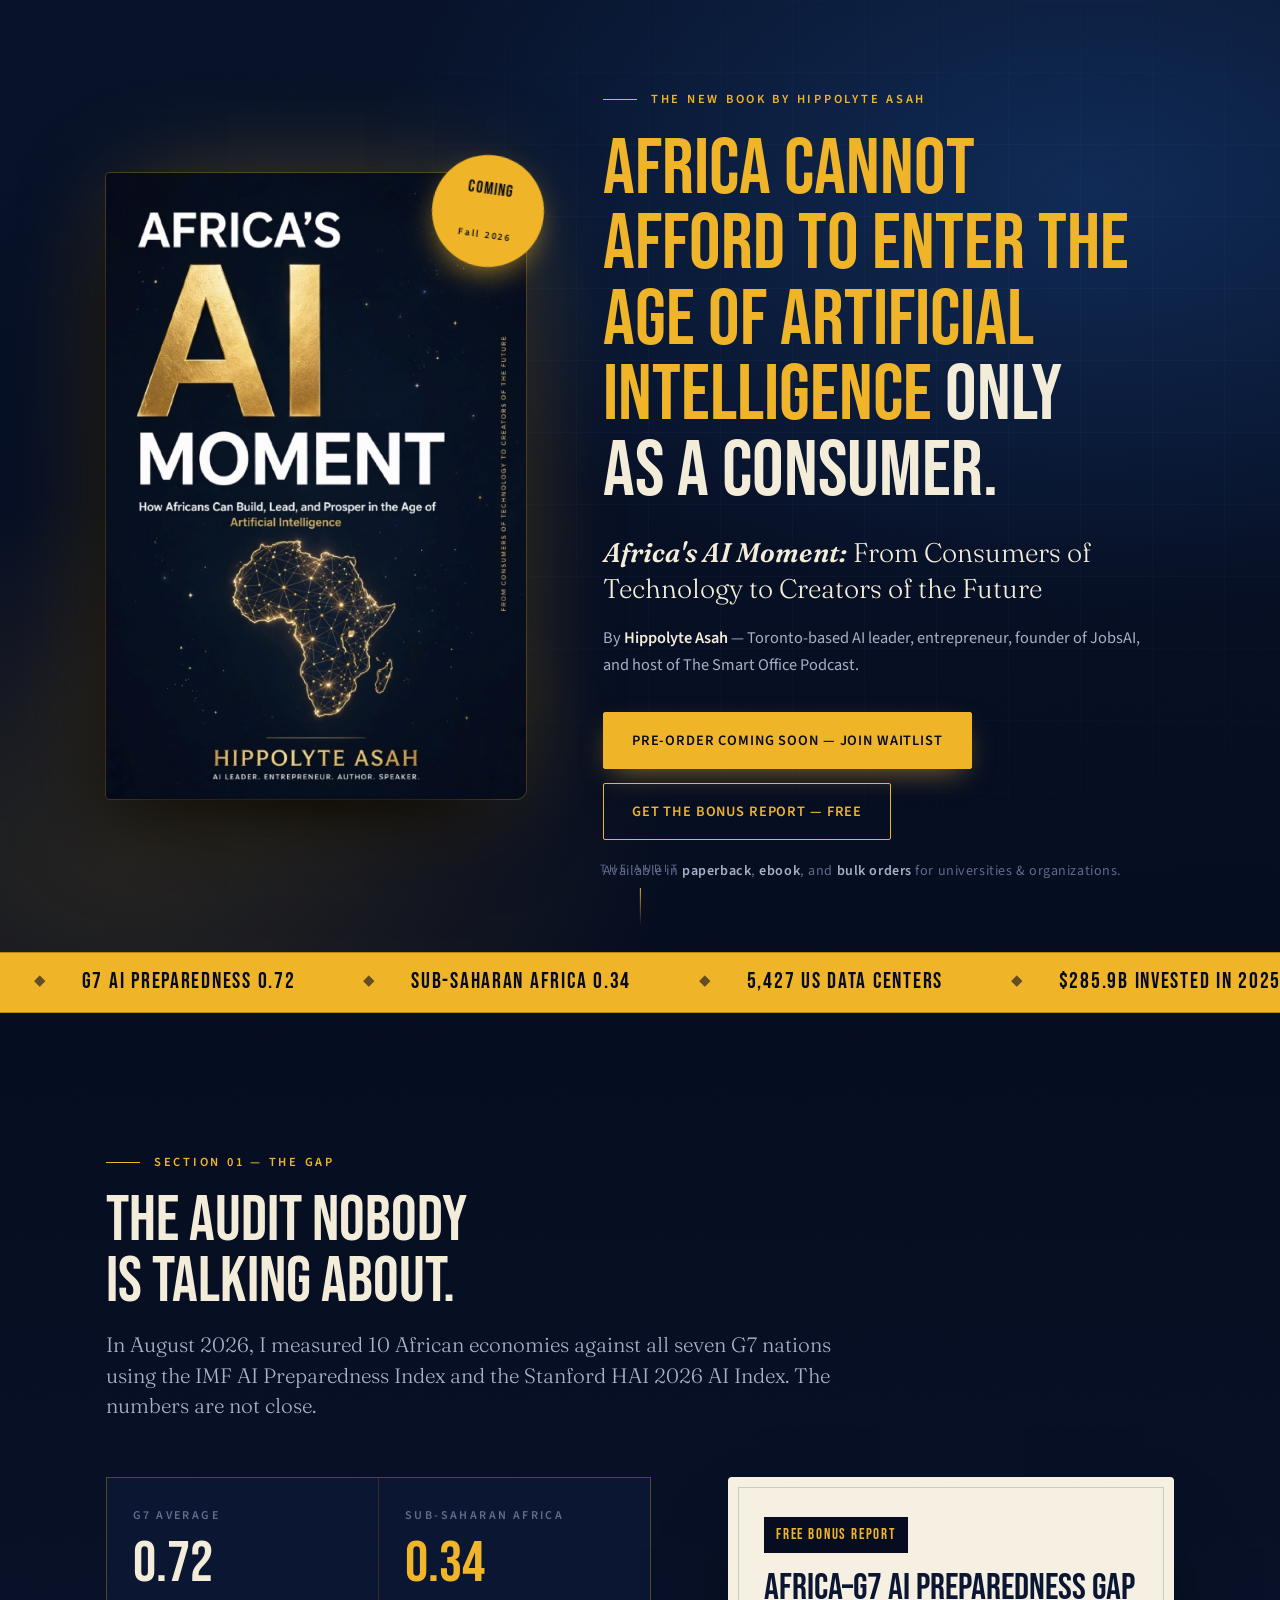
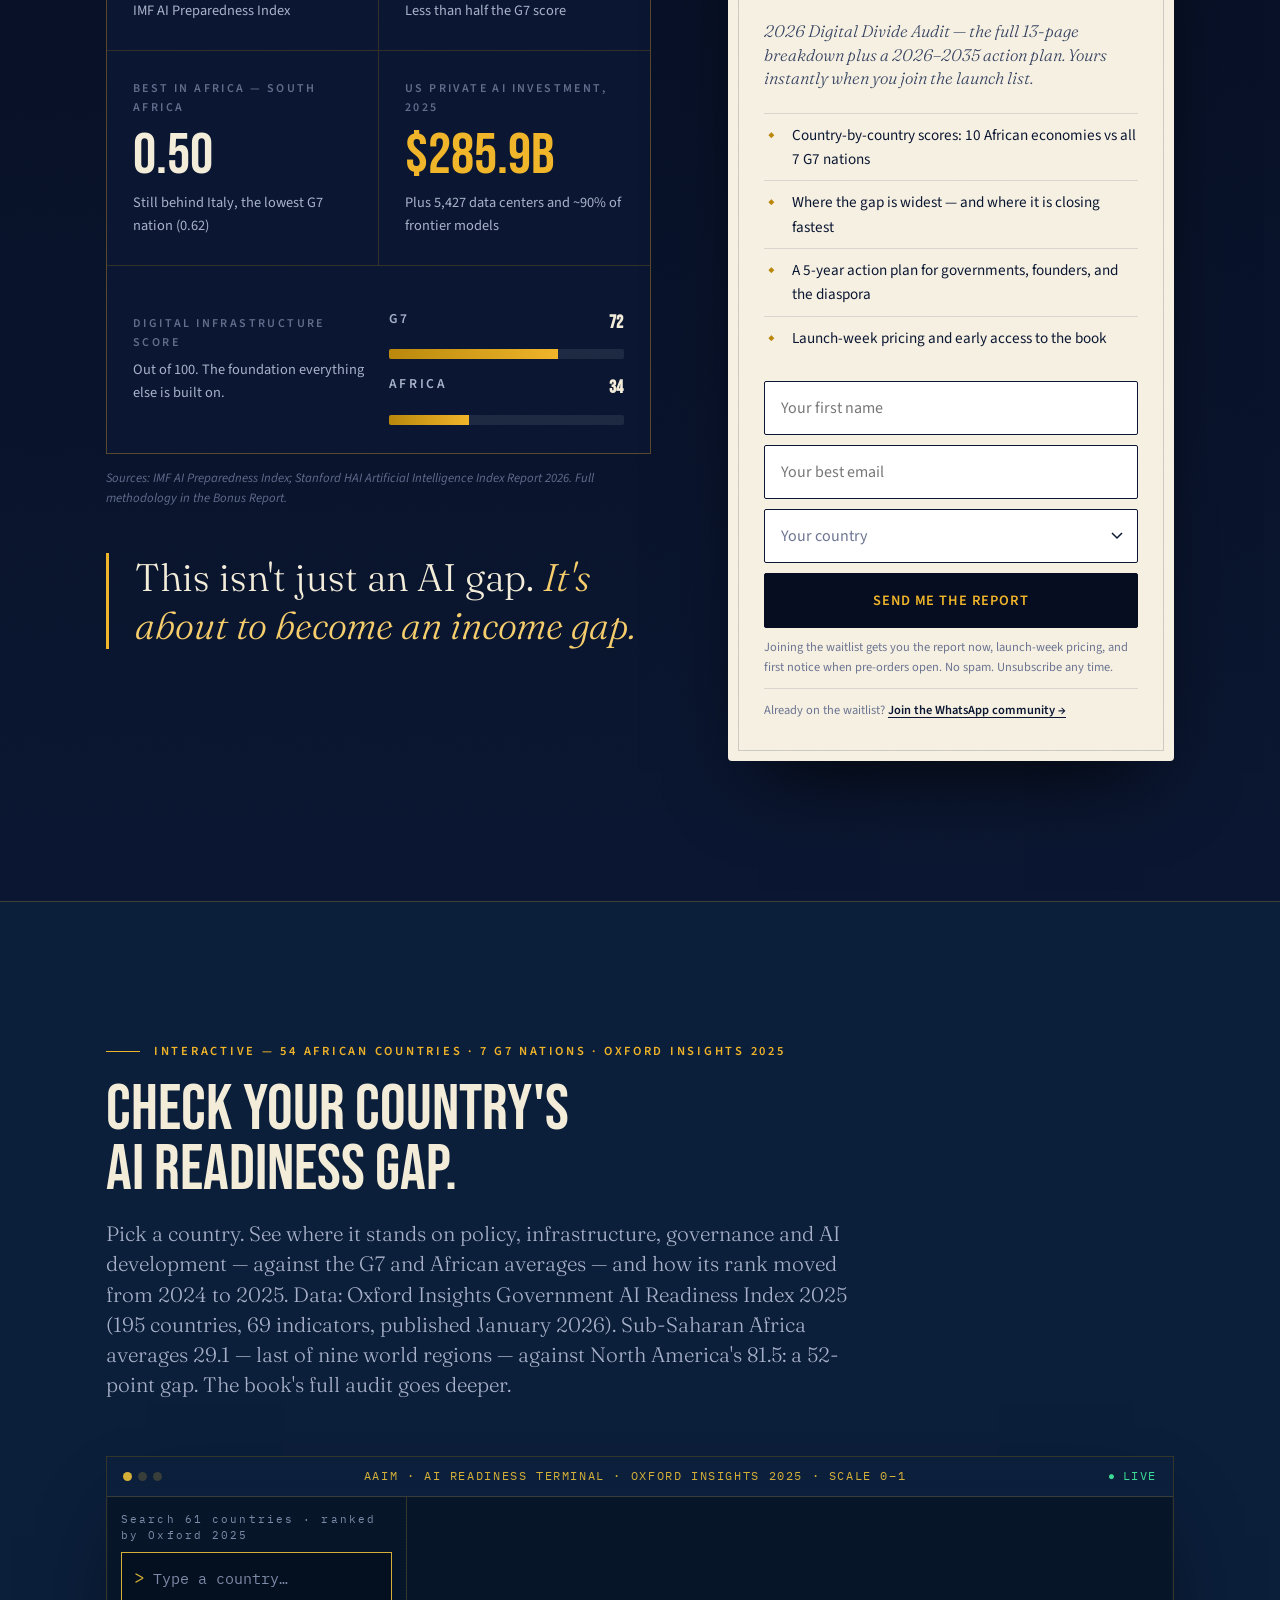
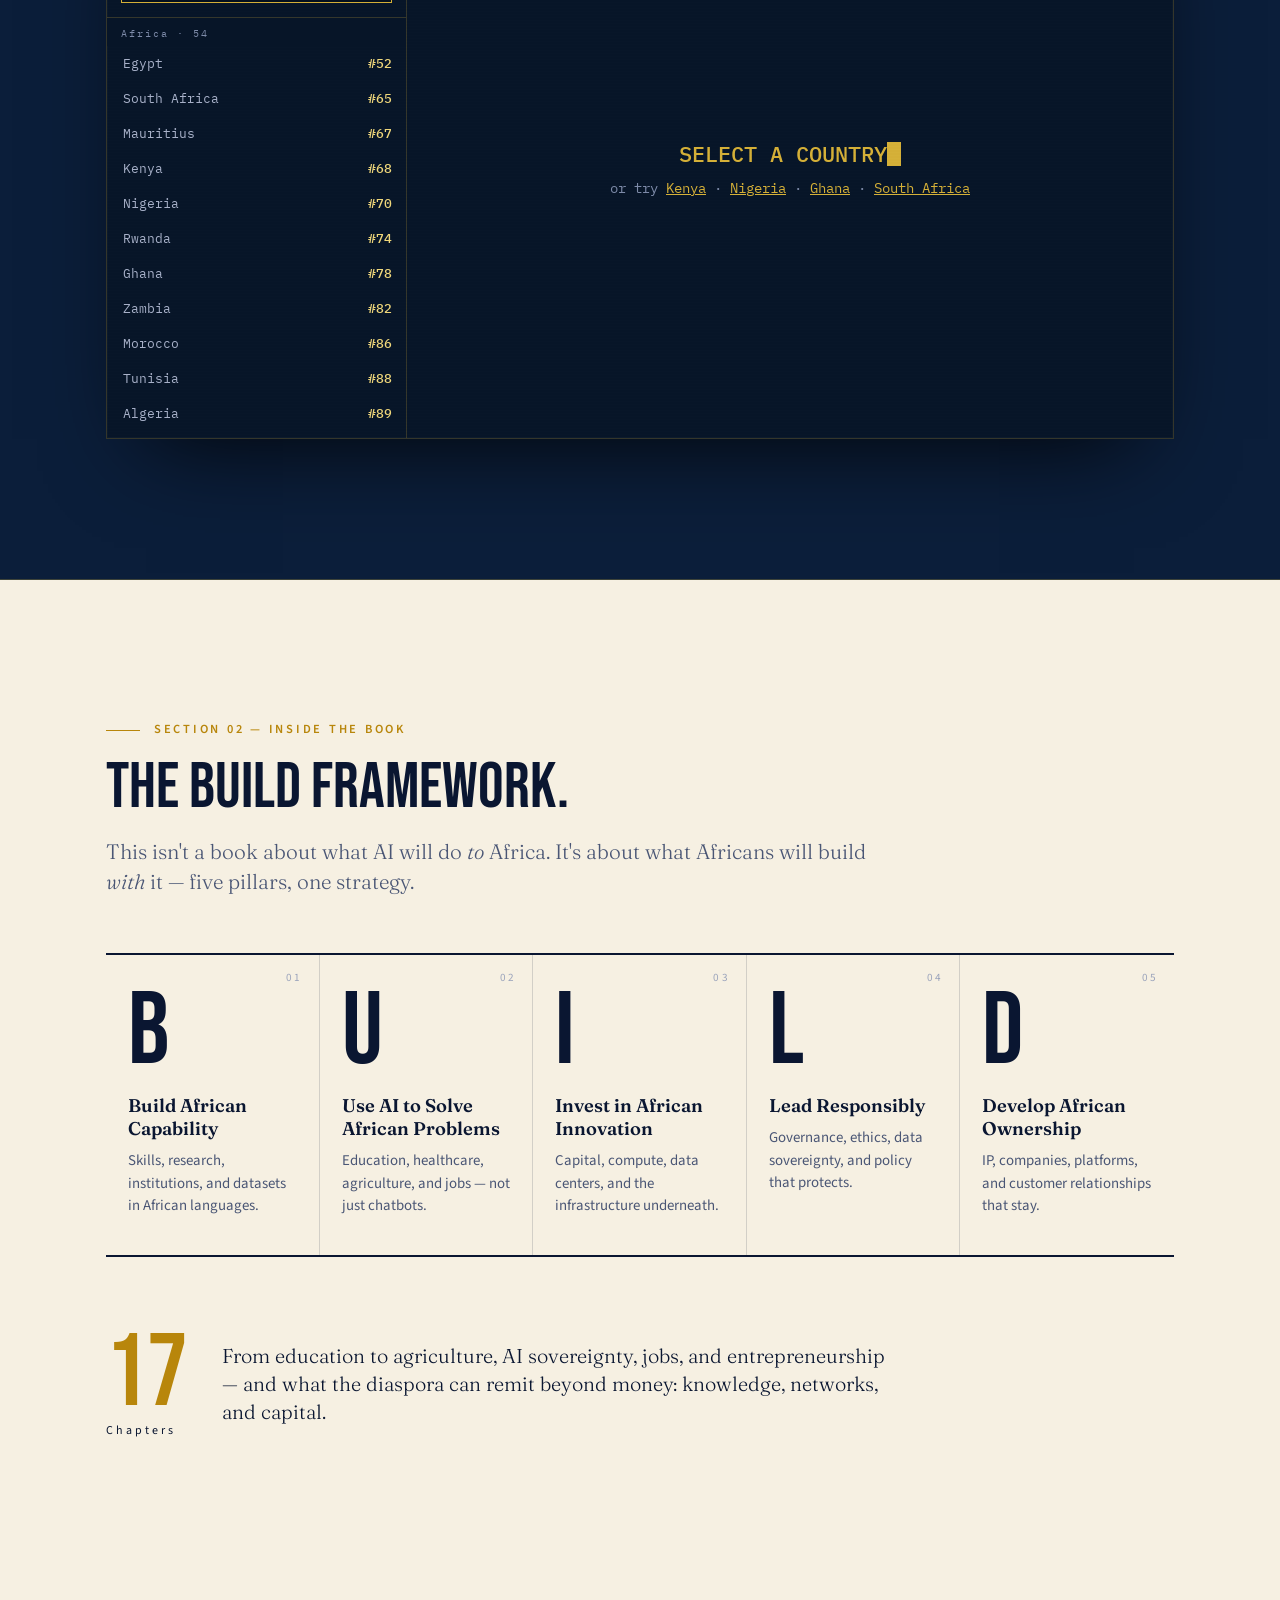
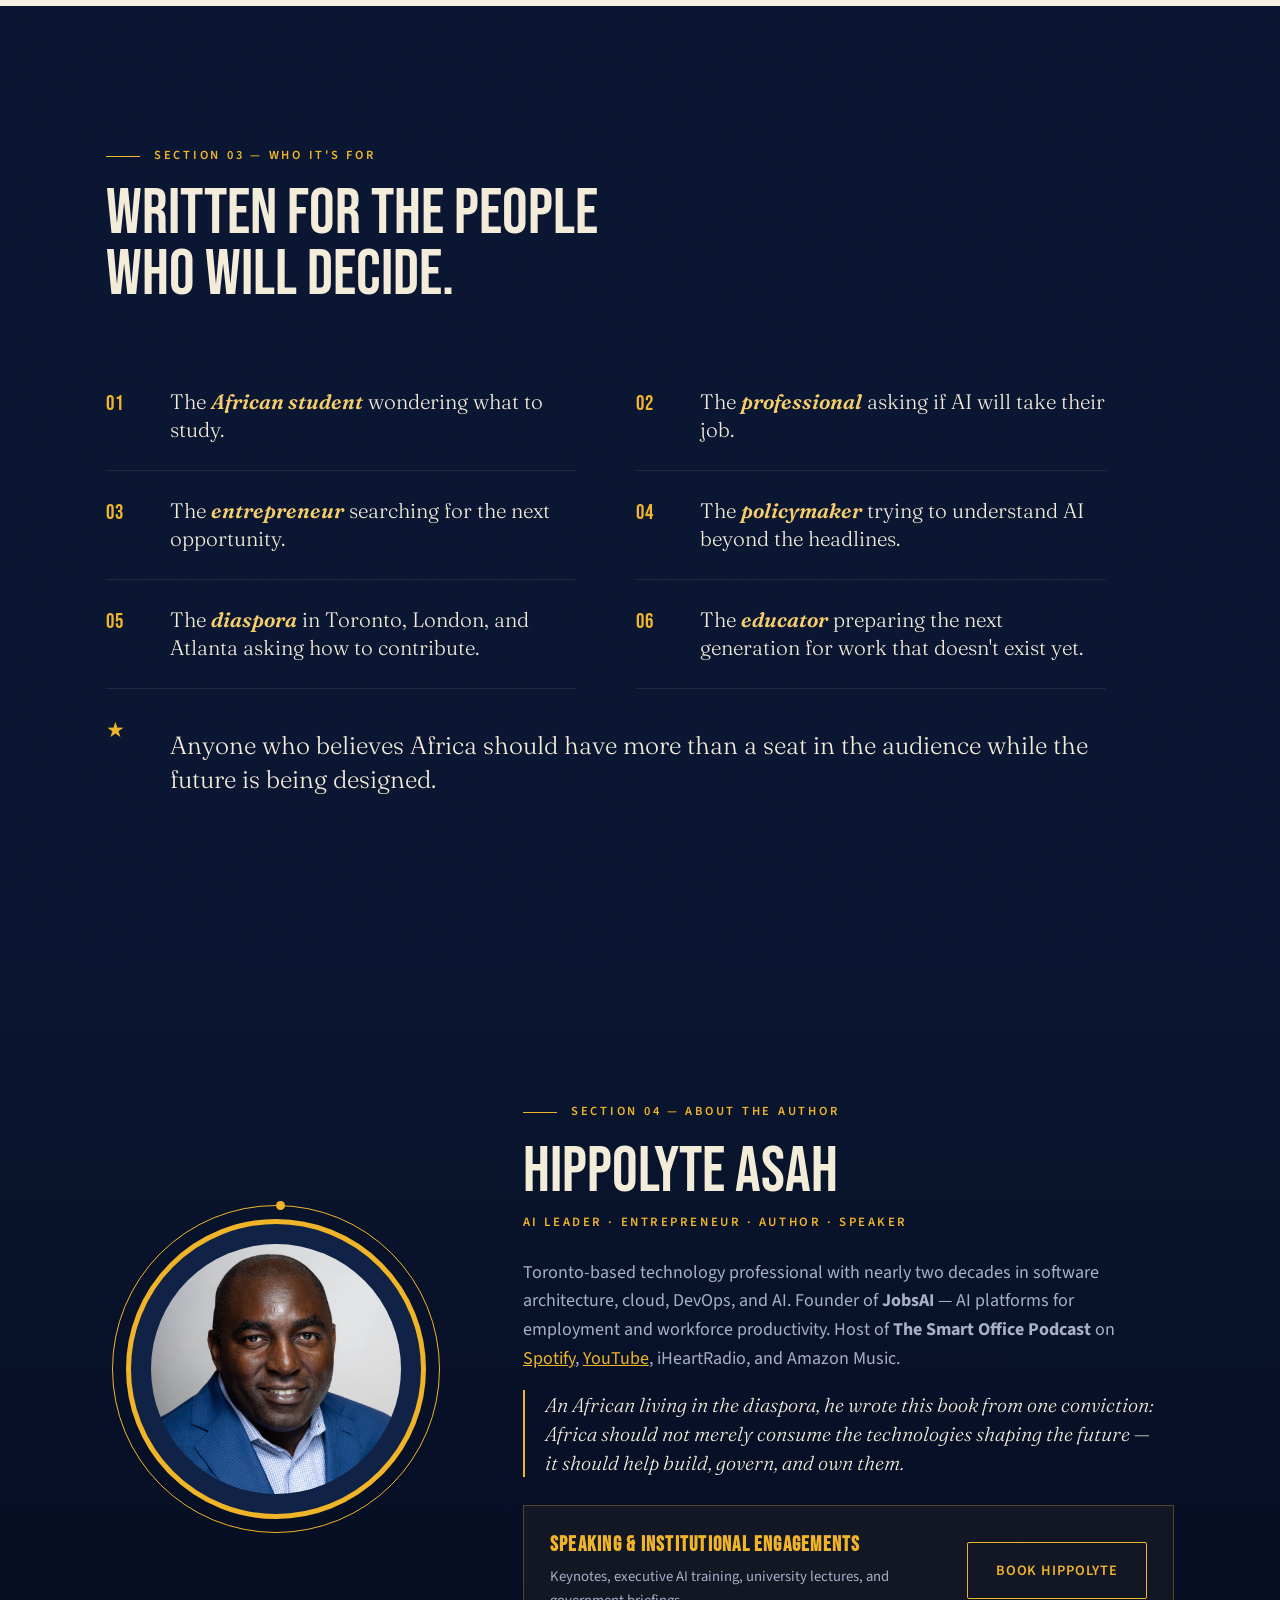
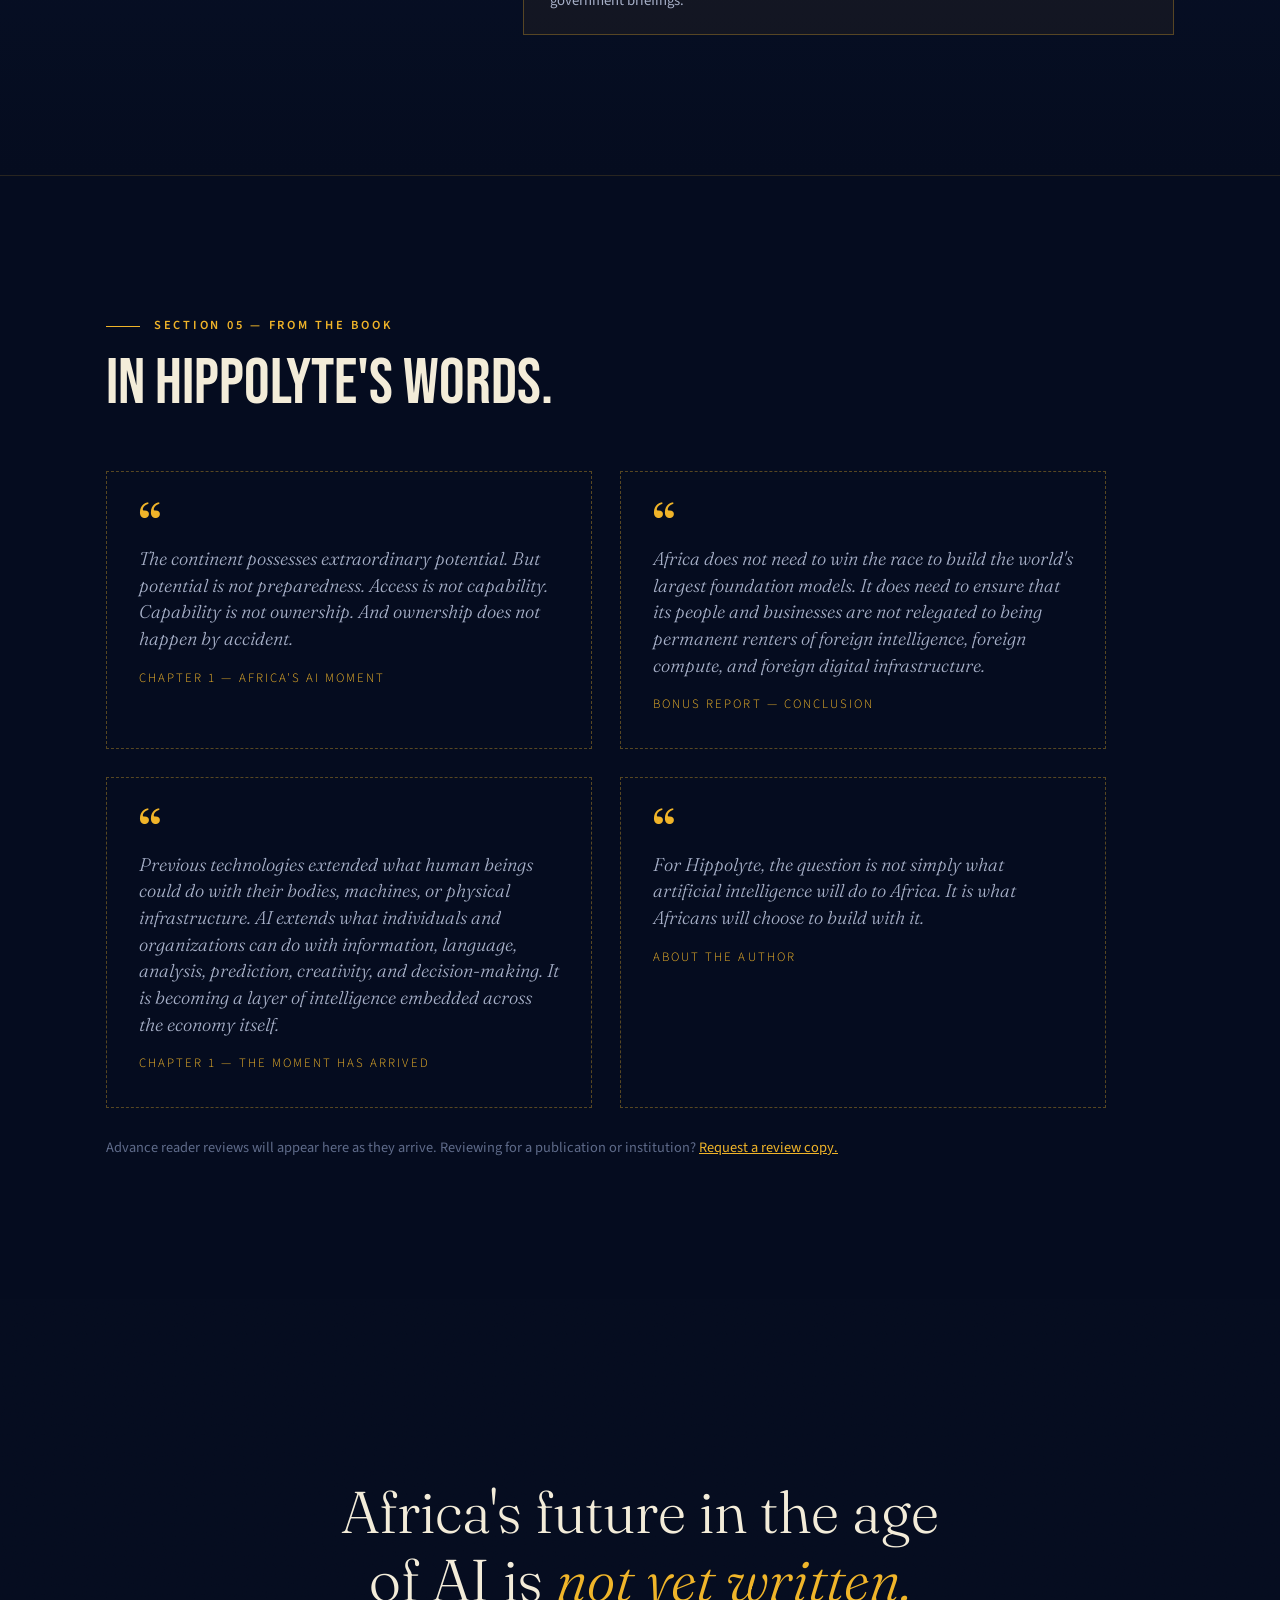
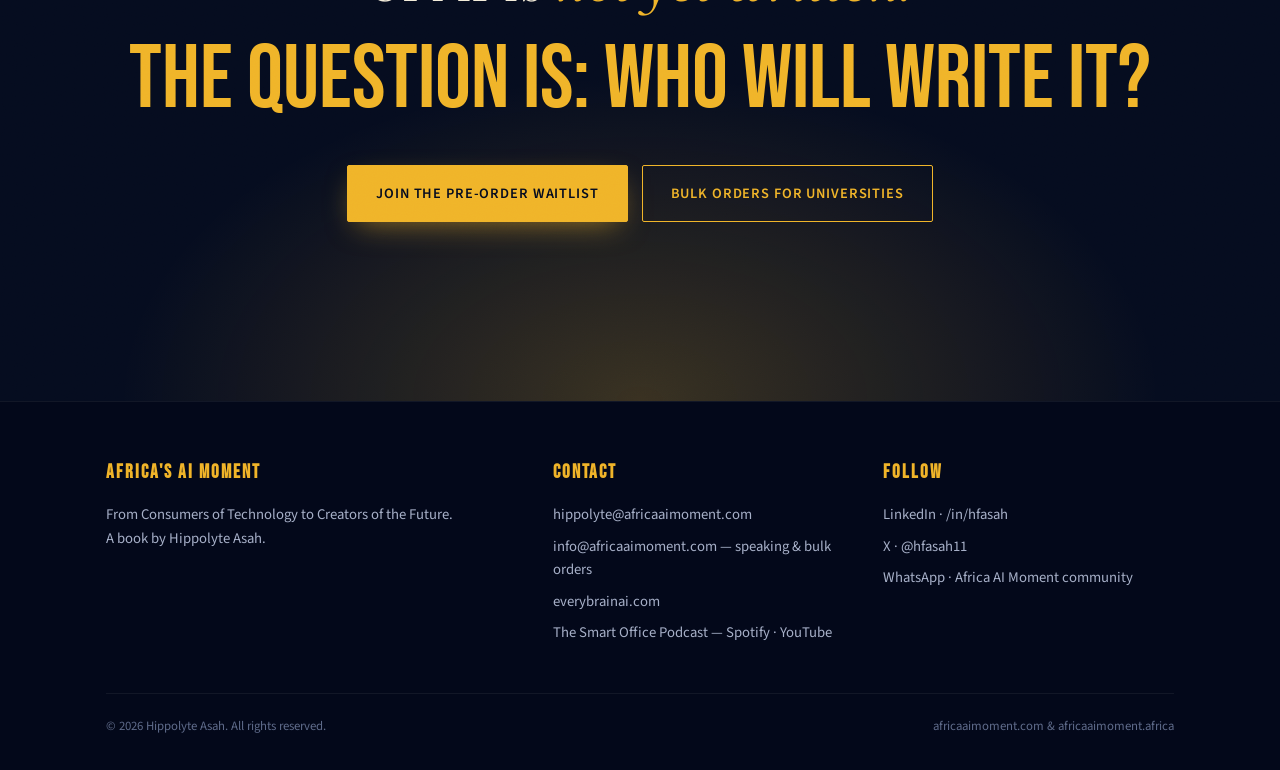
==== commit 4f982543: "Route speaking, bulk-order and review-copy inquiries to info@ Co-Authored-By: Claude Fable 5 <norepl" ====
--- a/index.html
+++ b/index.html
@@ -484,7 +484,7 @@
           <h4>Speaking &amp; institutional engagements</h4>
           <p>Keynotes, executive AI training, university lectures, and government briefings.</p>
         </div>
-        <a class="btn btn-ghost" href="mailto:hippolyte@africaaimoment.com?subject=Speaking%20inquiry">Book Hippolyte</a>
+        <a class="btn btn-ghost" href="mailto:info@africaaimoment.com?subject=Speaking%20inquiry">Book Hippolyte</a>
       </div>
     </div>
   </div>
@@ -503,7 +503,7 @@
       <blockquote class="q">Previous technologies extended what human beings could do with their bodies, machines, or physical infrastructure. AI extends what individuals and organizations can do with information, language, analysis, prediction, creativity, and decision-making. It is becoming a layer of intelligence embedded across the economy itself.<cite>Chapter 1 — The Moment Has Arrived</cite></blockquote>
       <blockquote class="q">For Hippolyte, the question is not simply what artificial intelligence will do to Africa. It is what Africans will choose to build with it.<cite>About the Author</cite></blockquote>
     </div>
-    <p class="rv" style="margin-top:28px;color:var(--ink-faint);font-size:.9rem">Advance reader reviews will appear here as they arrive. Reviewing for a publication or institution? <a href="mailto:hippolyte@africaaimoment.com?subject=Review%20copy%20request" style="color:var(--gold)">Request a review copy.</a></p>
+    <p class="rv" style="margin-top:28px;color:var(--ink-faint);font-size:.9rem">Advance reader reviews will appear here as they arrive. Reviewing for a publication or institution? <a href="mailto:info@africaaimoment.com?subject=Review%20copy%20request" style="color:var(--gold)">Request a review copy.</a></p>
   </div>
 </section>
 
@@ -515,7 +515,7 @@
     <div class="cta-row rv">
       <!-- Replace hrefs with your Amazon / Tellwell links -->
       <a class="btn btn-gold" href="#signup">Join the Pre-Order Waitlist</a>
-      <a class="btn btn-ghost" href="mailto:hippolyte@africaaimoment.com?subject=Bulk%20order%20inquiry">Bulk Orders for Universities</a>
+      <a class="btn btn-ghost" href="mailto:info@africaaimoment.com?subject=Bulk%20order%20inquiry">Bulk Orders for Universities</a>
     </div>
   </div>
 </section>
@@ -532,6 +532,7 @@
         <h5>Contact</h5>
         <ul>
           <li><a href="mailto:hippolyte@africaaimoment.com">hippolyte@africaaimoment.com</a></li>
+          <li><a href="mailto:info@africaaimoment.com">info@africaaimoment.com</a> — speaking &amp; bulk orders</li>
           <li><a href="https://www.everybrainai.com" target="_blank" rel="noopener">everybrainai.com</a></li>
           <li>The Smart Office Podcast — <a href="https://open.spotify.com/show/5Urq26CI3QoZdJLrBpBAS7" target="_blank" rel="noopener">Spotify</a> · <a href="https://www.youtube.com/playlist?list=PLcG_z6LI9RHU7jJVFXTbo2oT1bbgvrEhc" target="_blank" rel="noopener">YouTube</a></li>
         </ul>
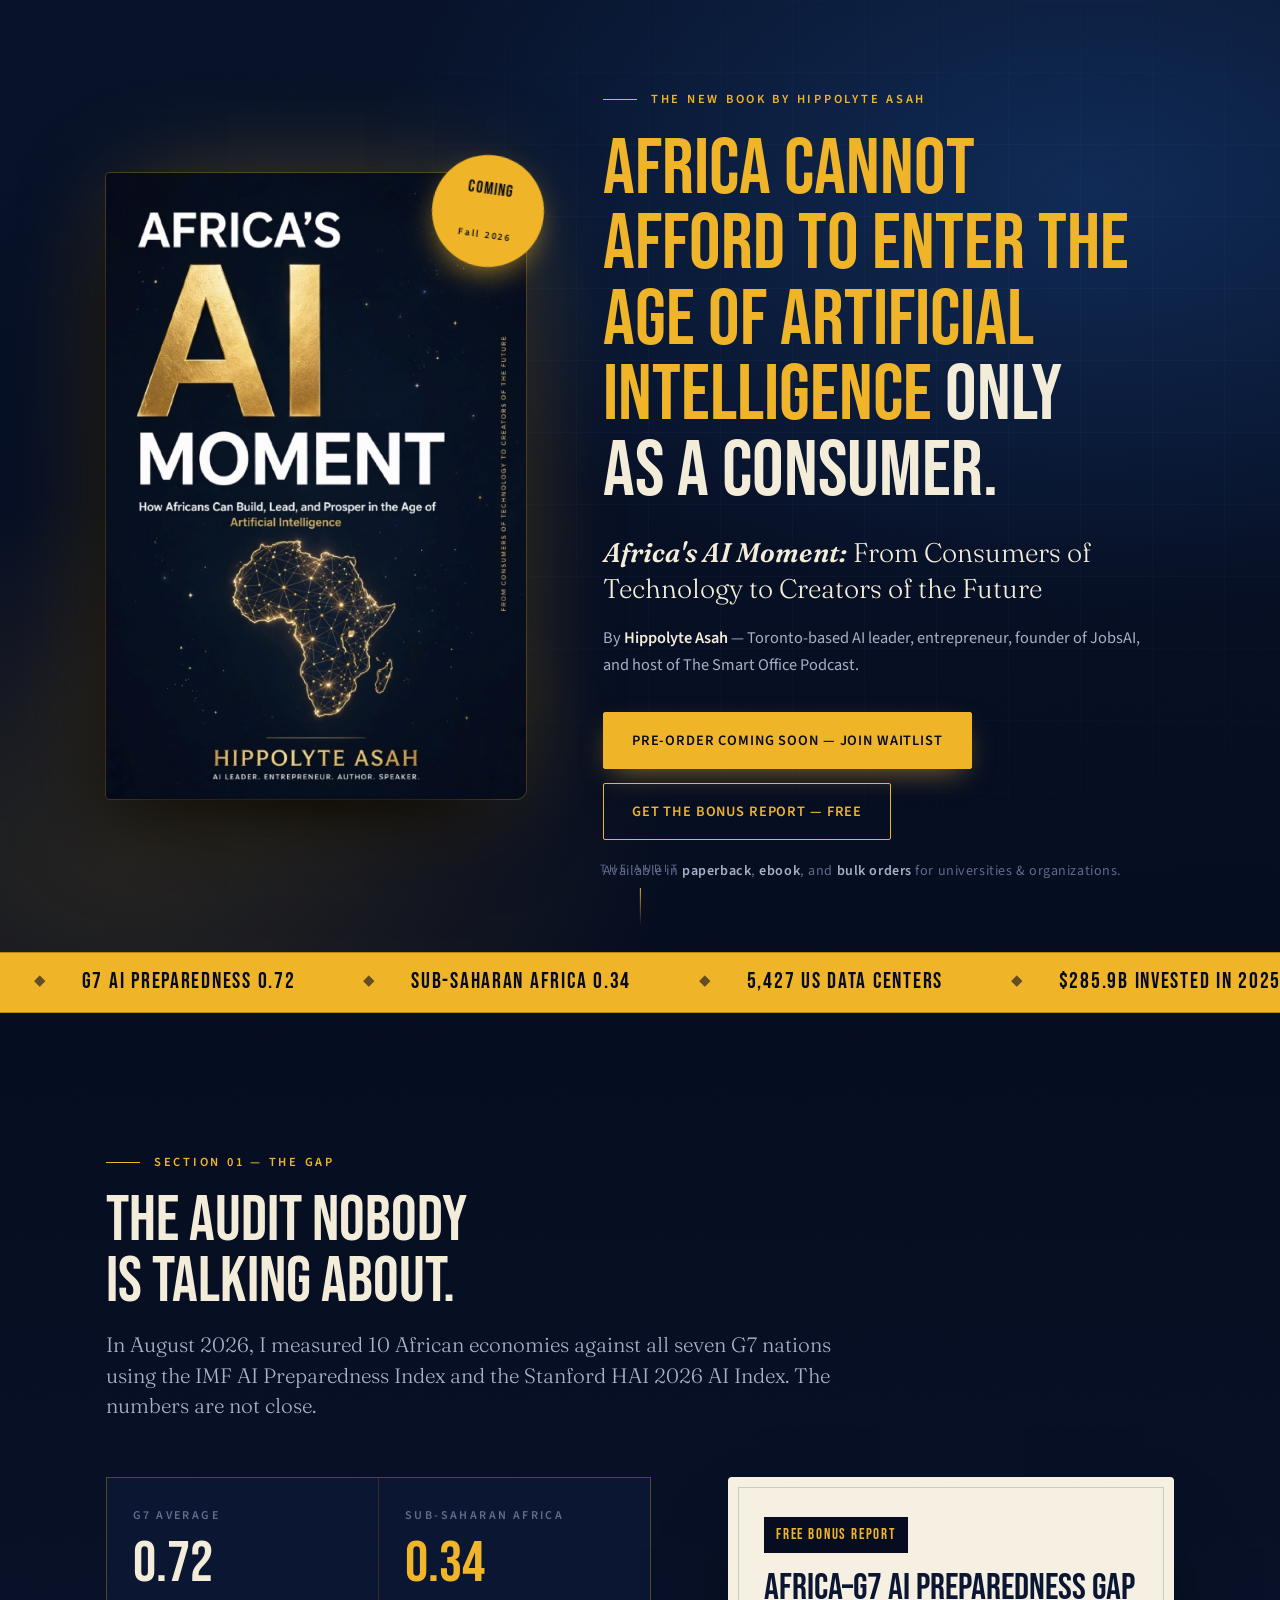
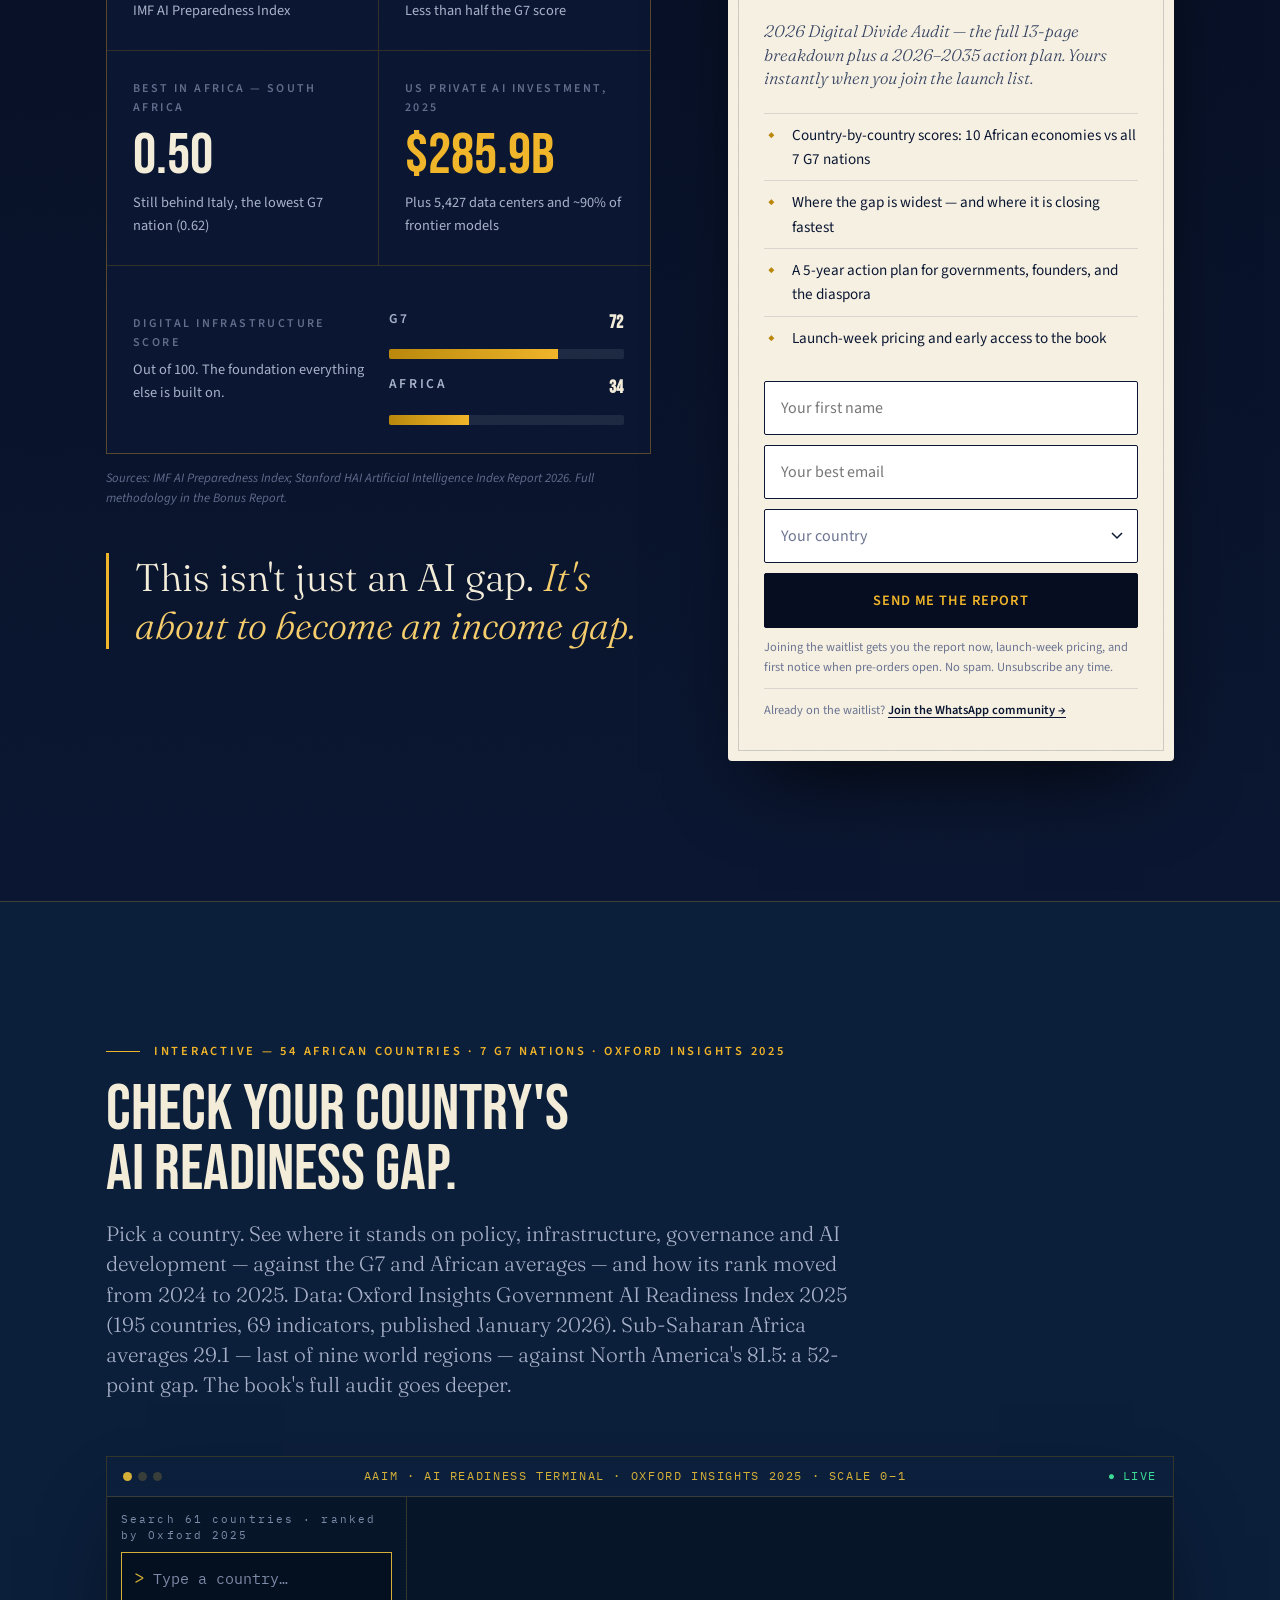
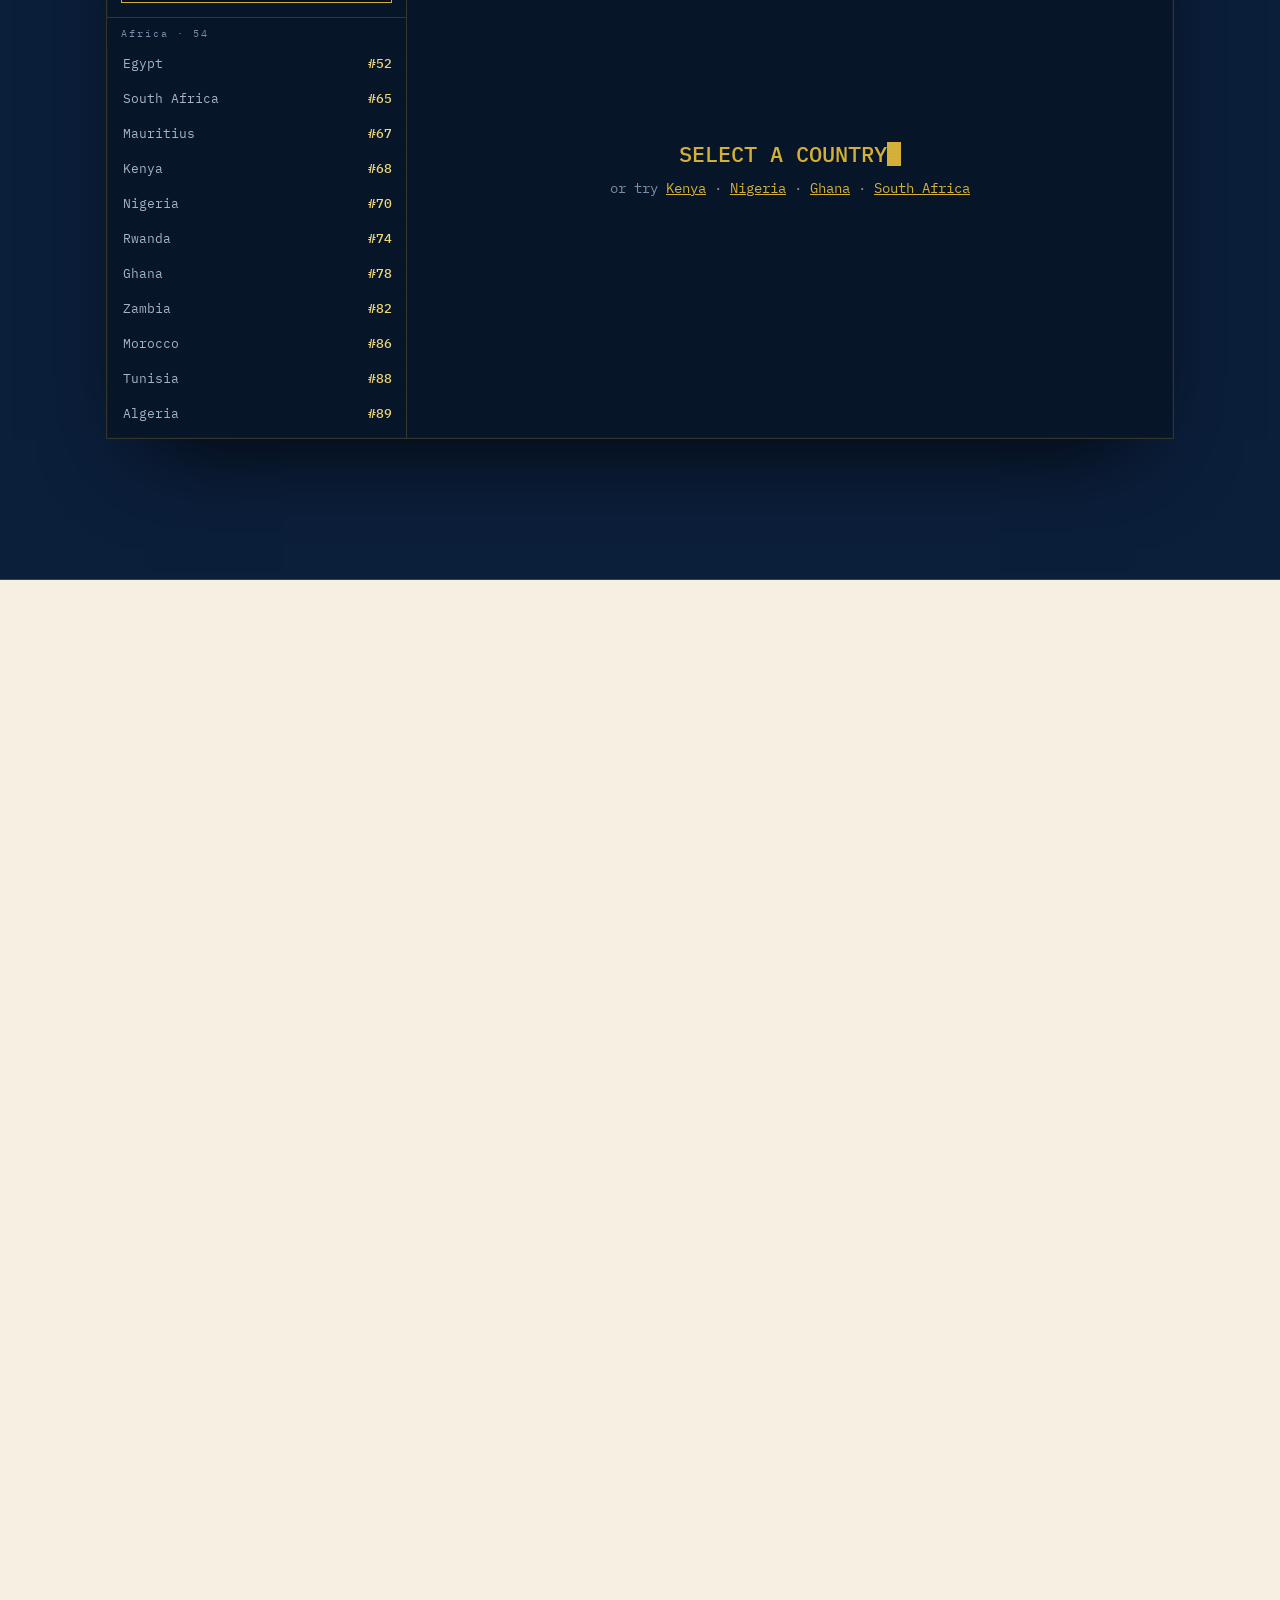
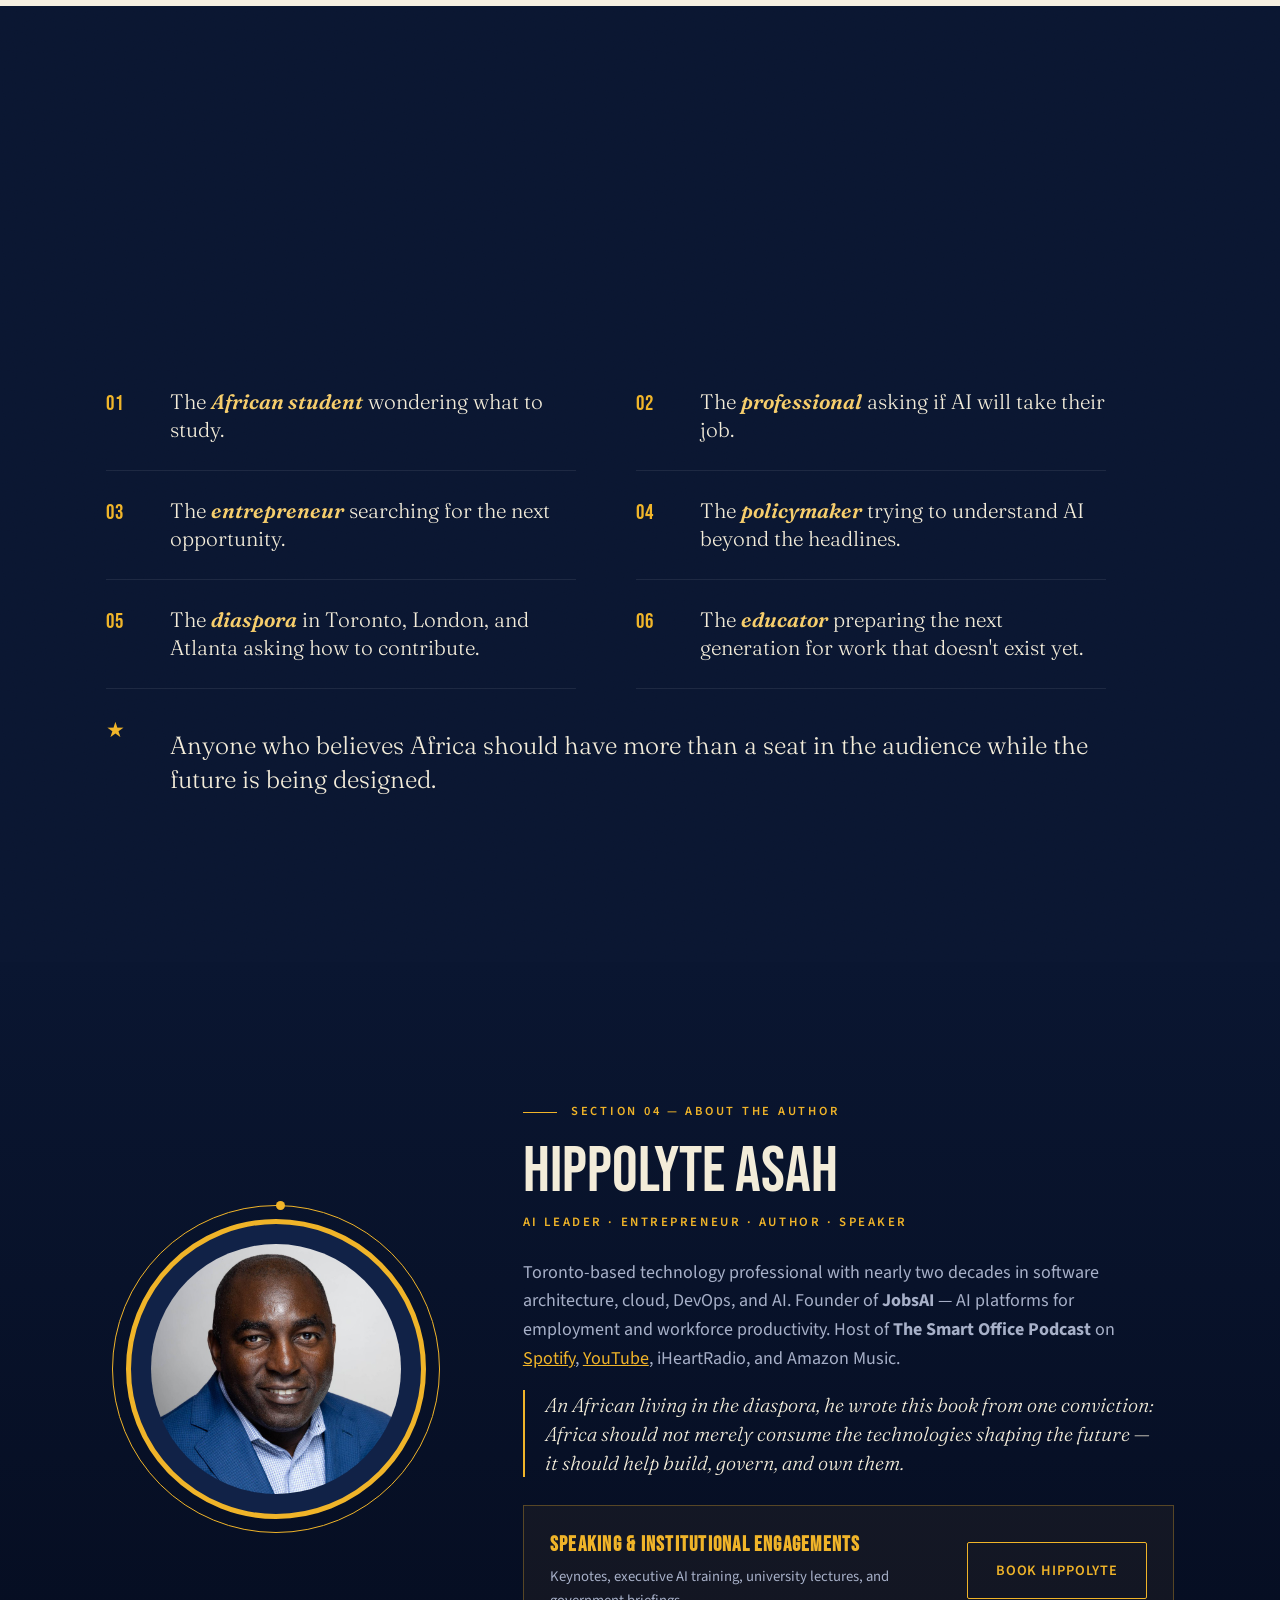
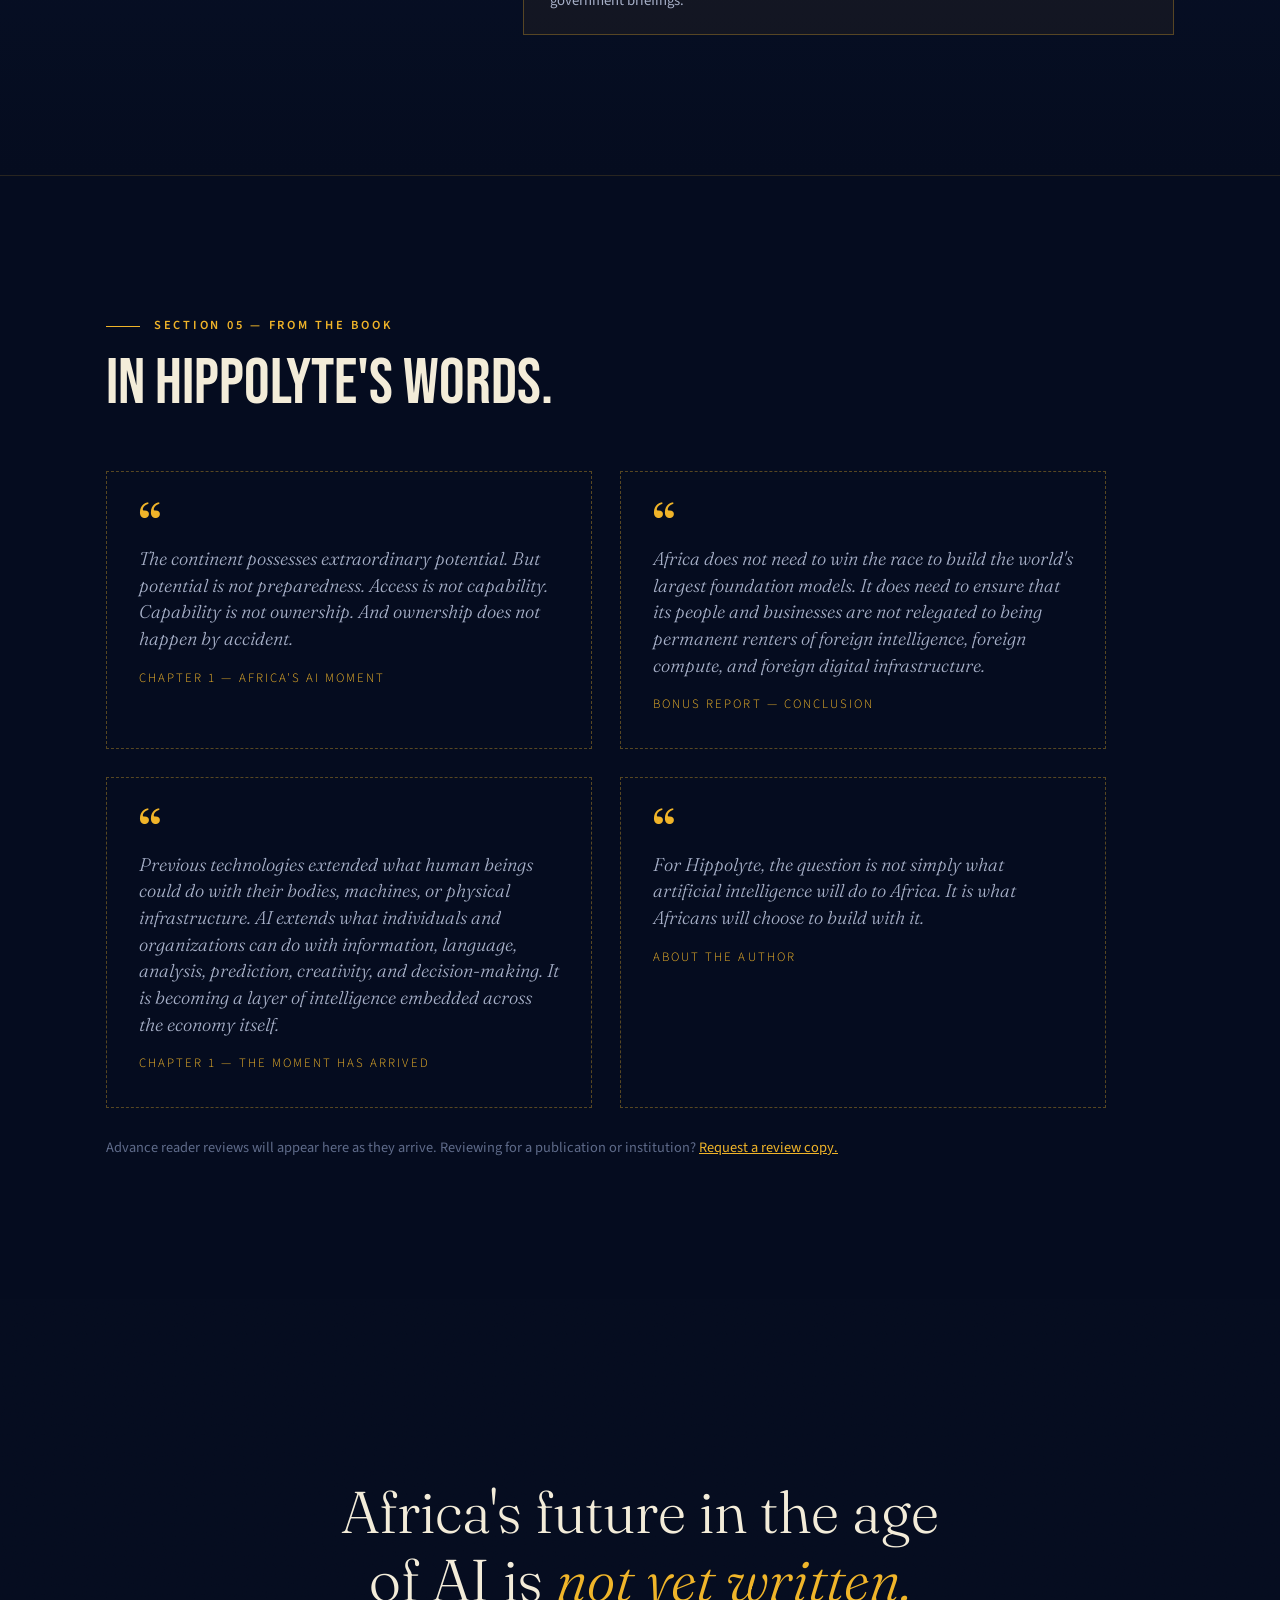
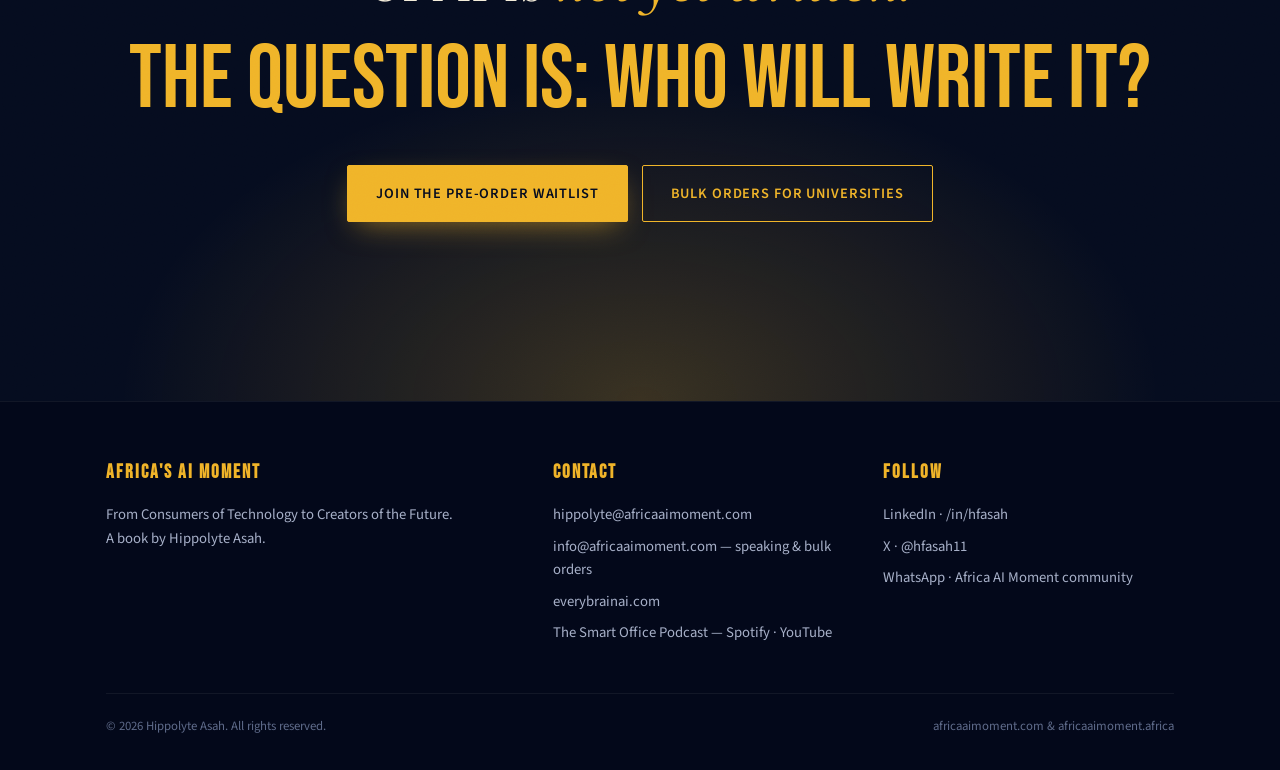
==== commit ac459006: "Add root favicon.ico Co-Authored-By: Claude Fable 5 <noreply@anthropic.com>" ====
--- a/index.html
+++ b/index.html
@@ -9,6 +9,7 @@
 <meta property="og:description" content="From Consumers of Technology to Creators of the Future. Pre-order the book and download the free 2026 Digital Divide Audit.">
 <meta property="og:image" content="https://africaaimoment.com/assets/cover.jpg">
 <meta property="og:url" content="https://africaaimoment.com">
+<link rel="icon" href="/favicon.ico" sizes="32x32 48x48">
 <link rel="icon" type="image/png" sizes="32x32" href="/assets/favicon-32.png">
 <link rel="icon" type="image/png" sizes="256x256" href="/assets/icon-256.png">
 <link rel="apple-touch-icon" sizes="180x180" href="/assets/apple-touch-icon.png">
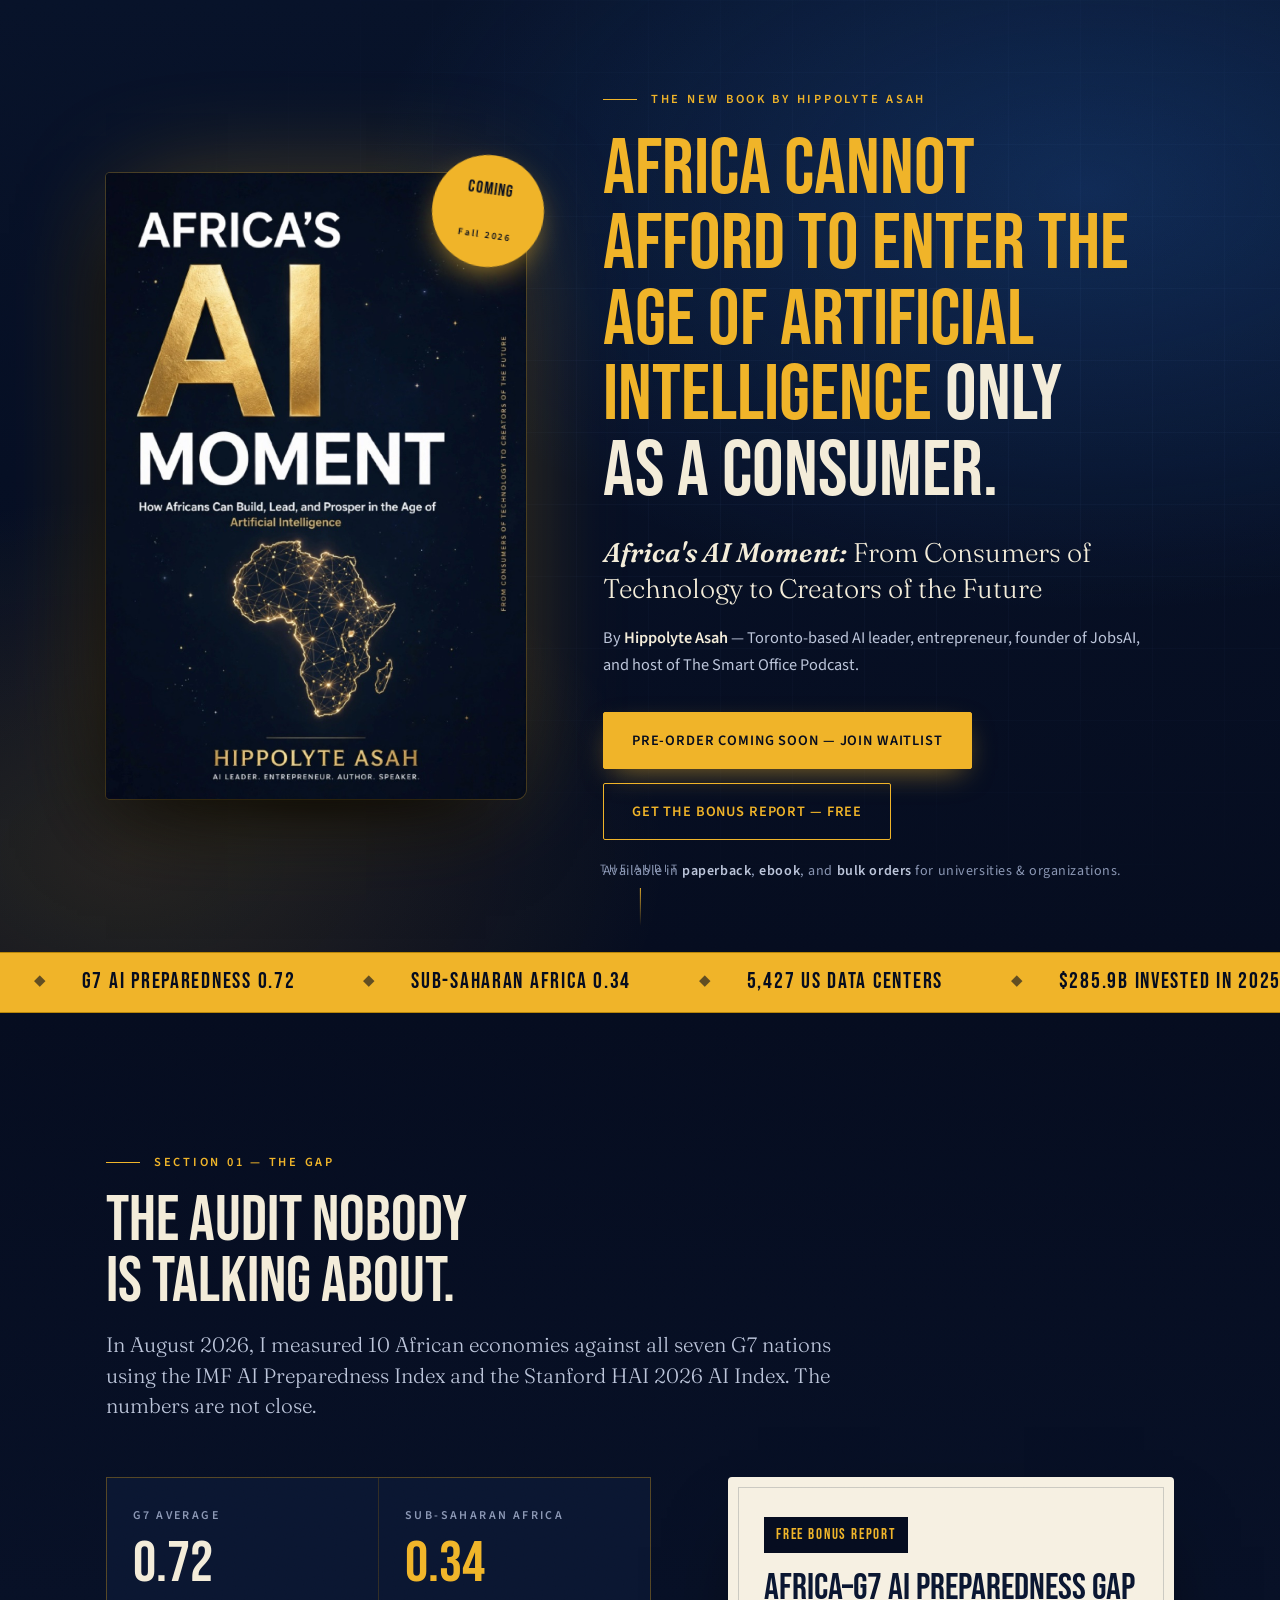
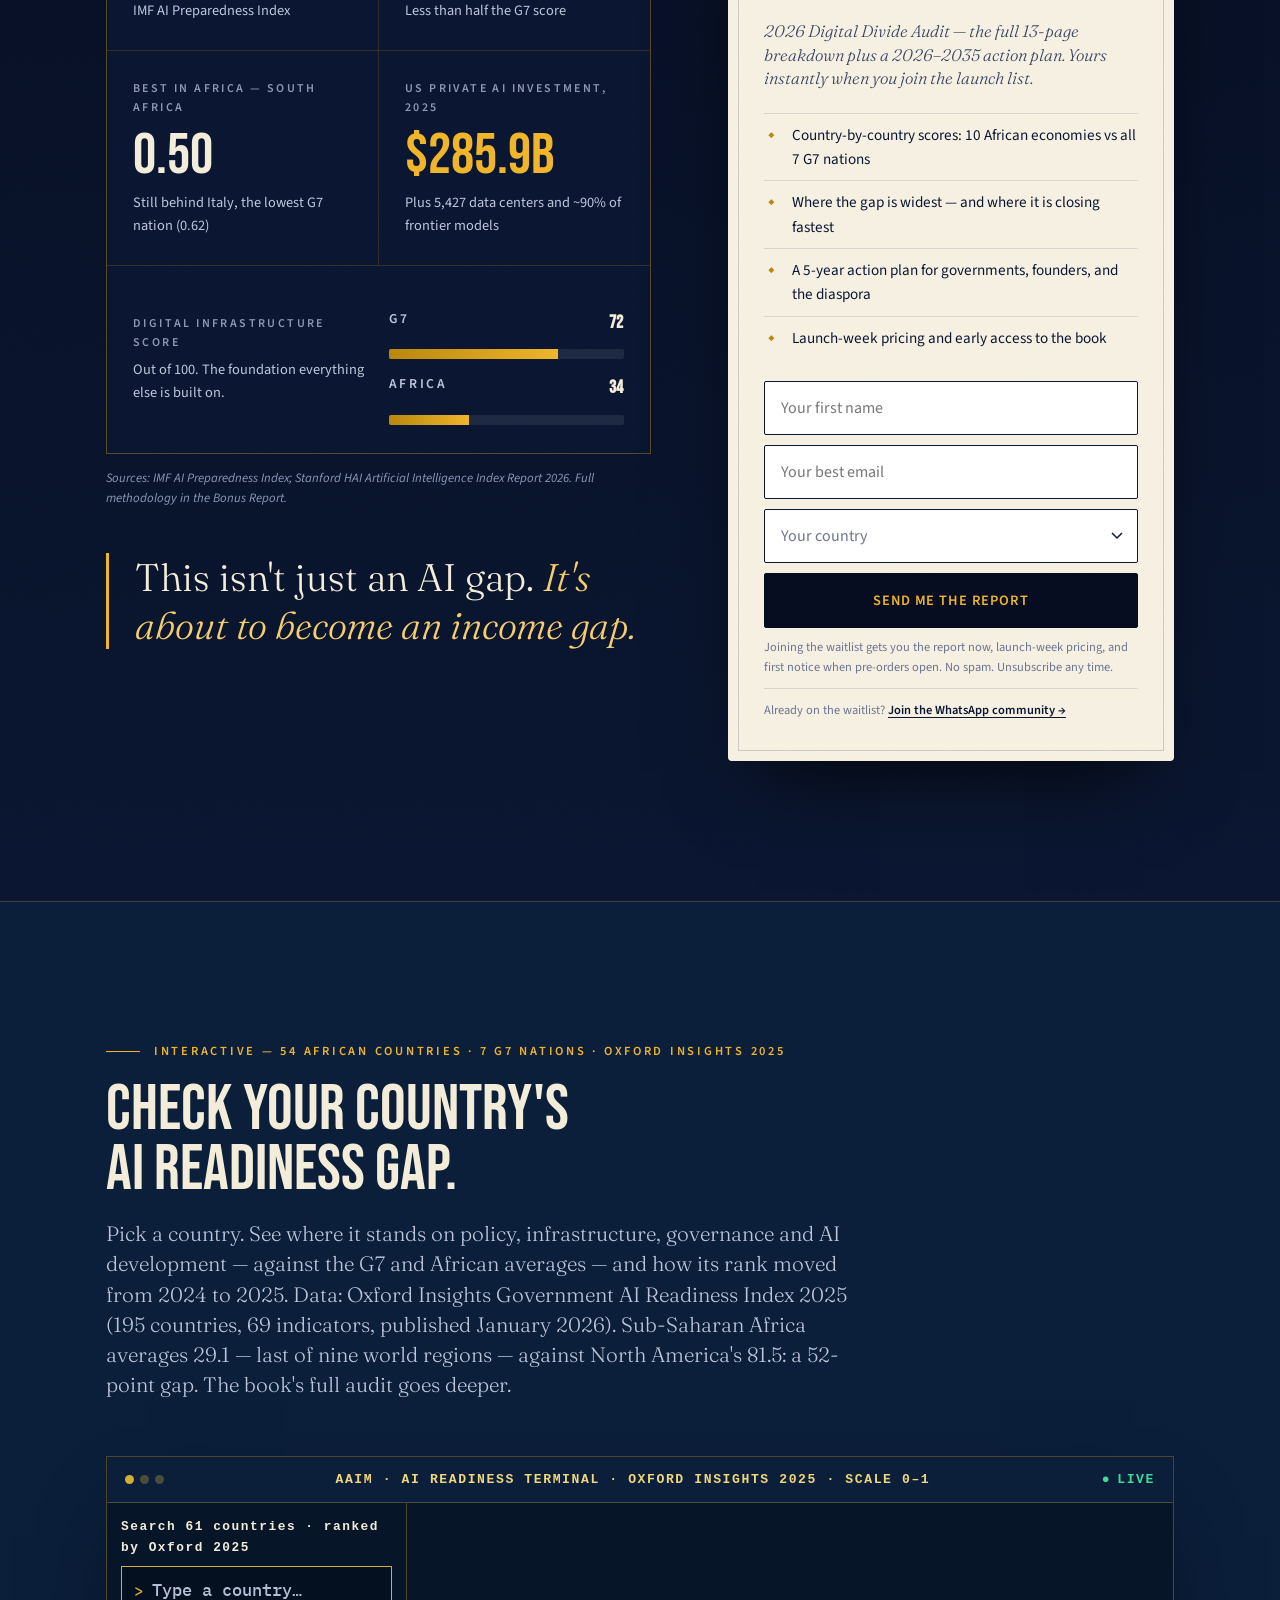
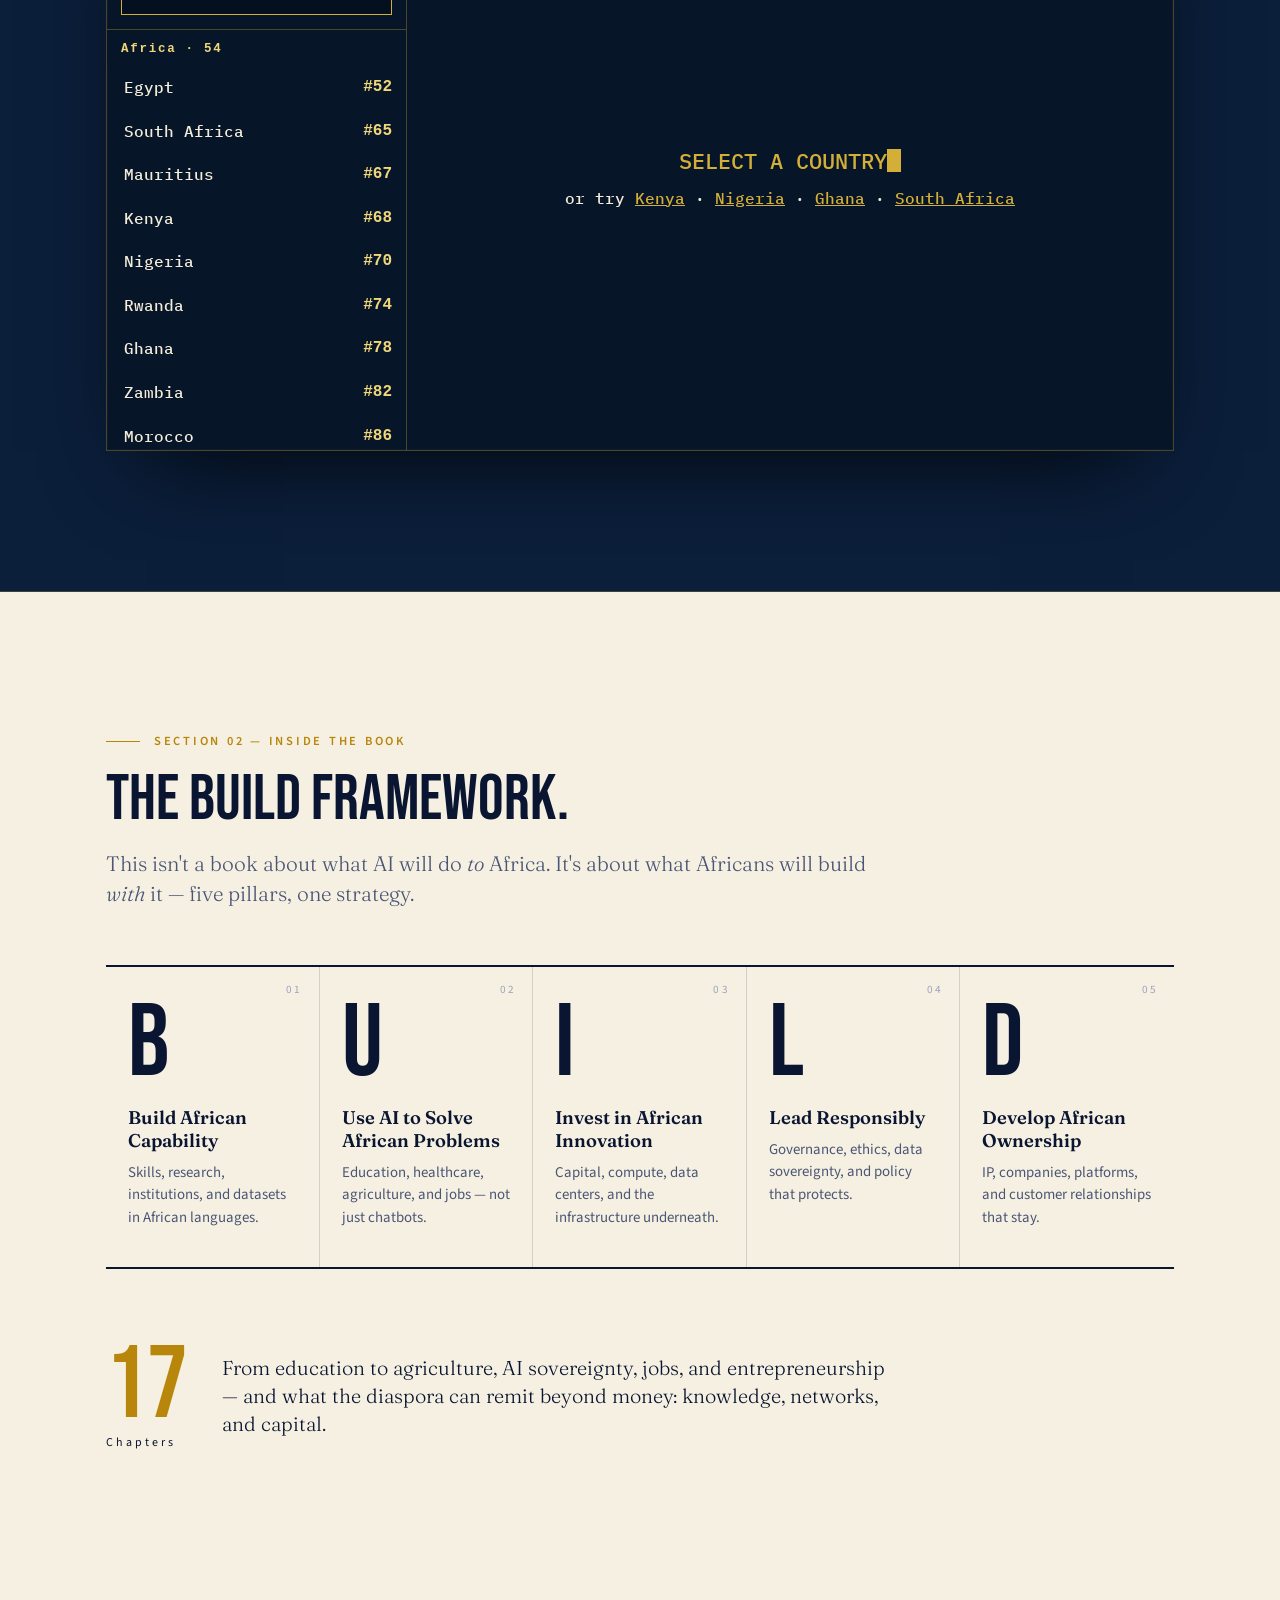
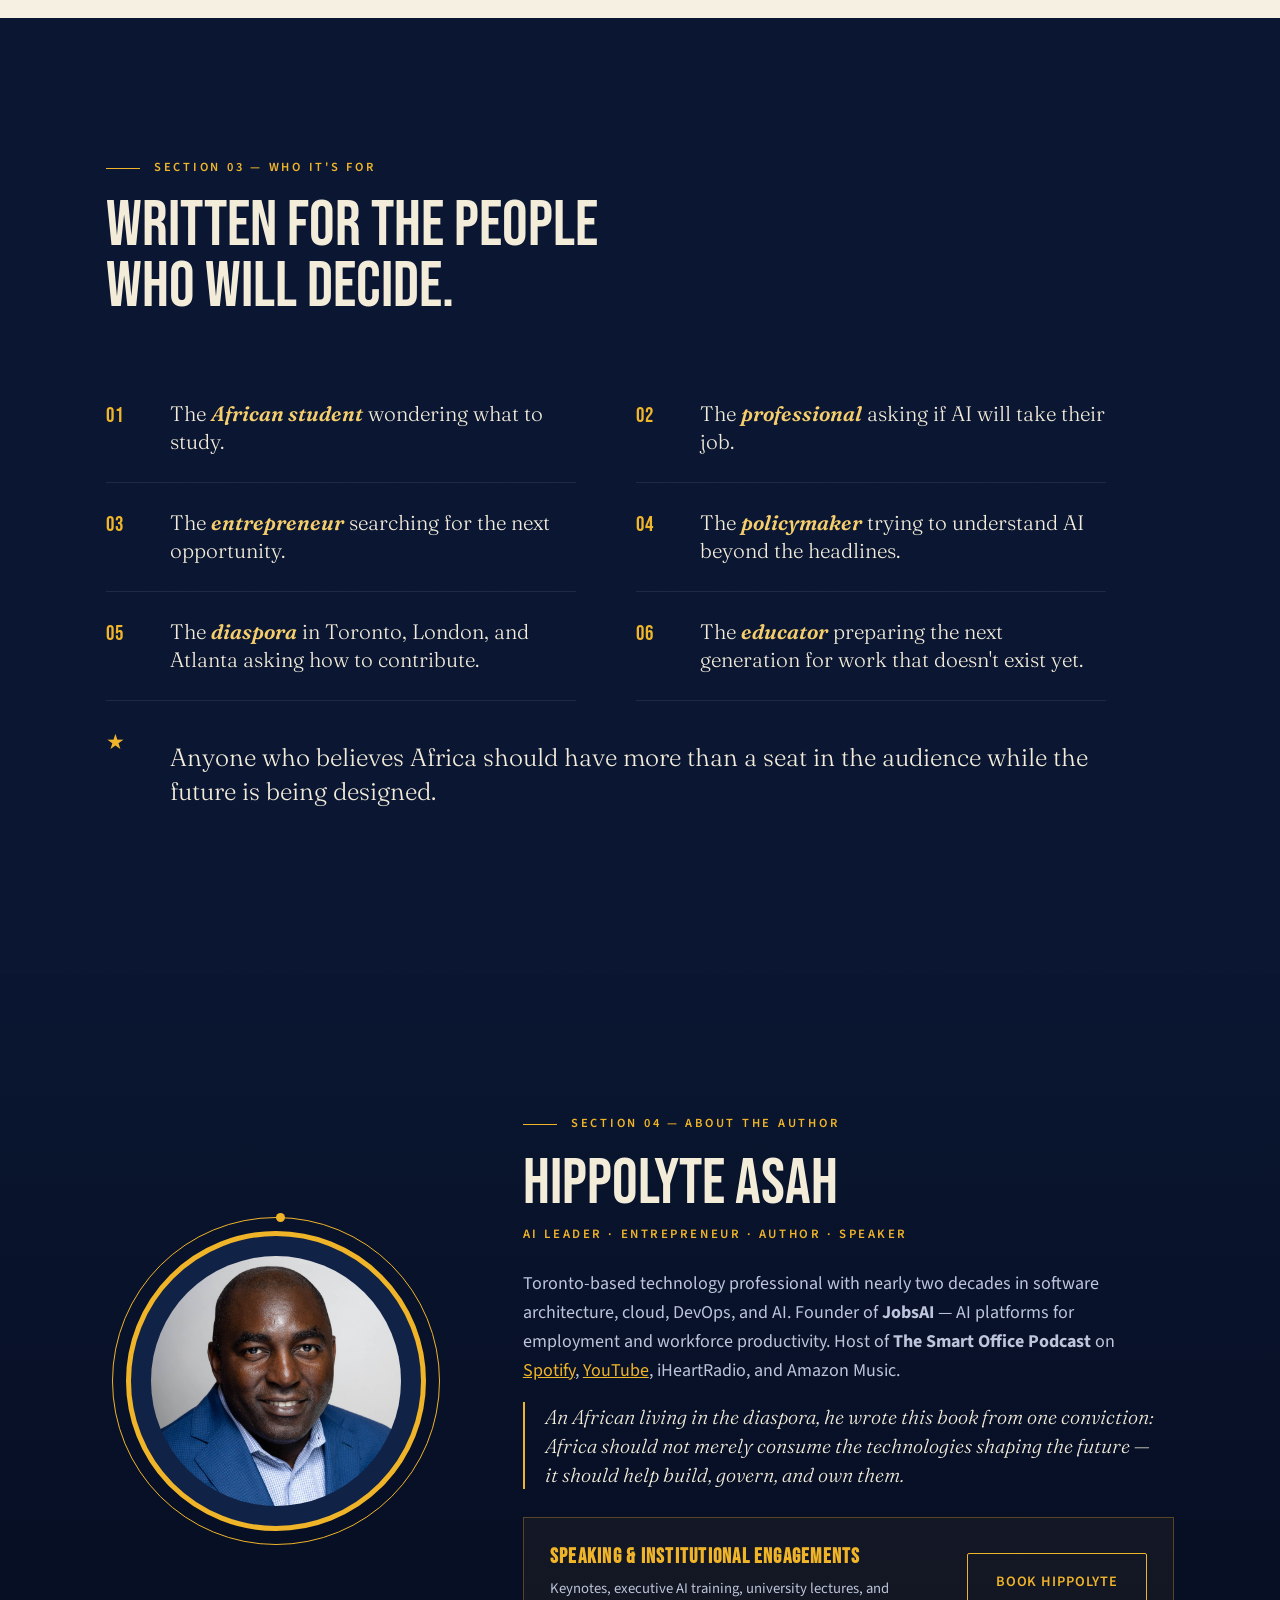
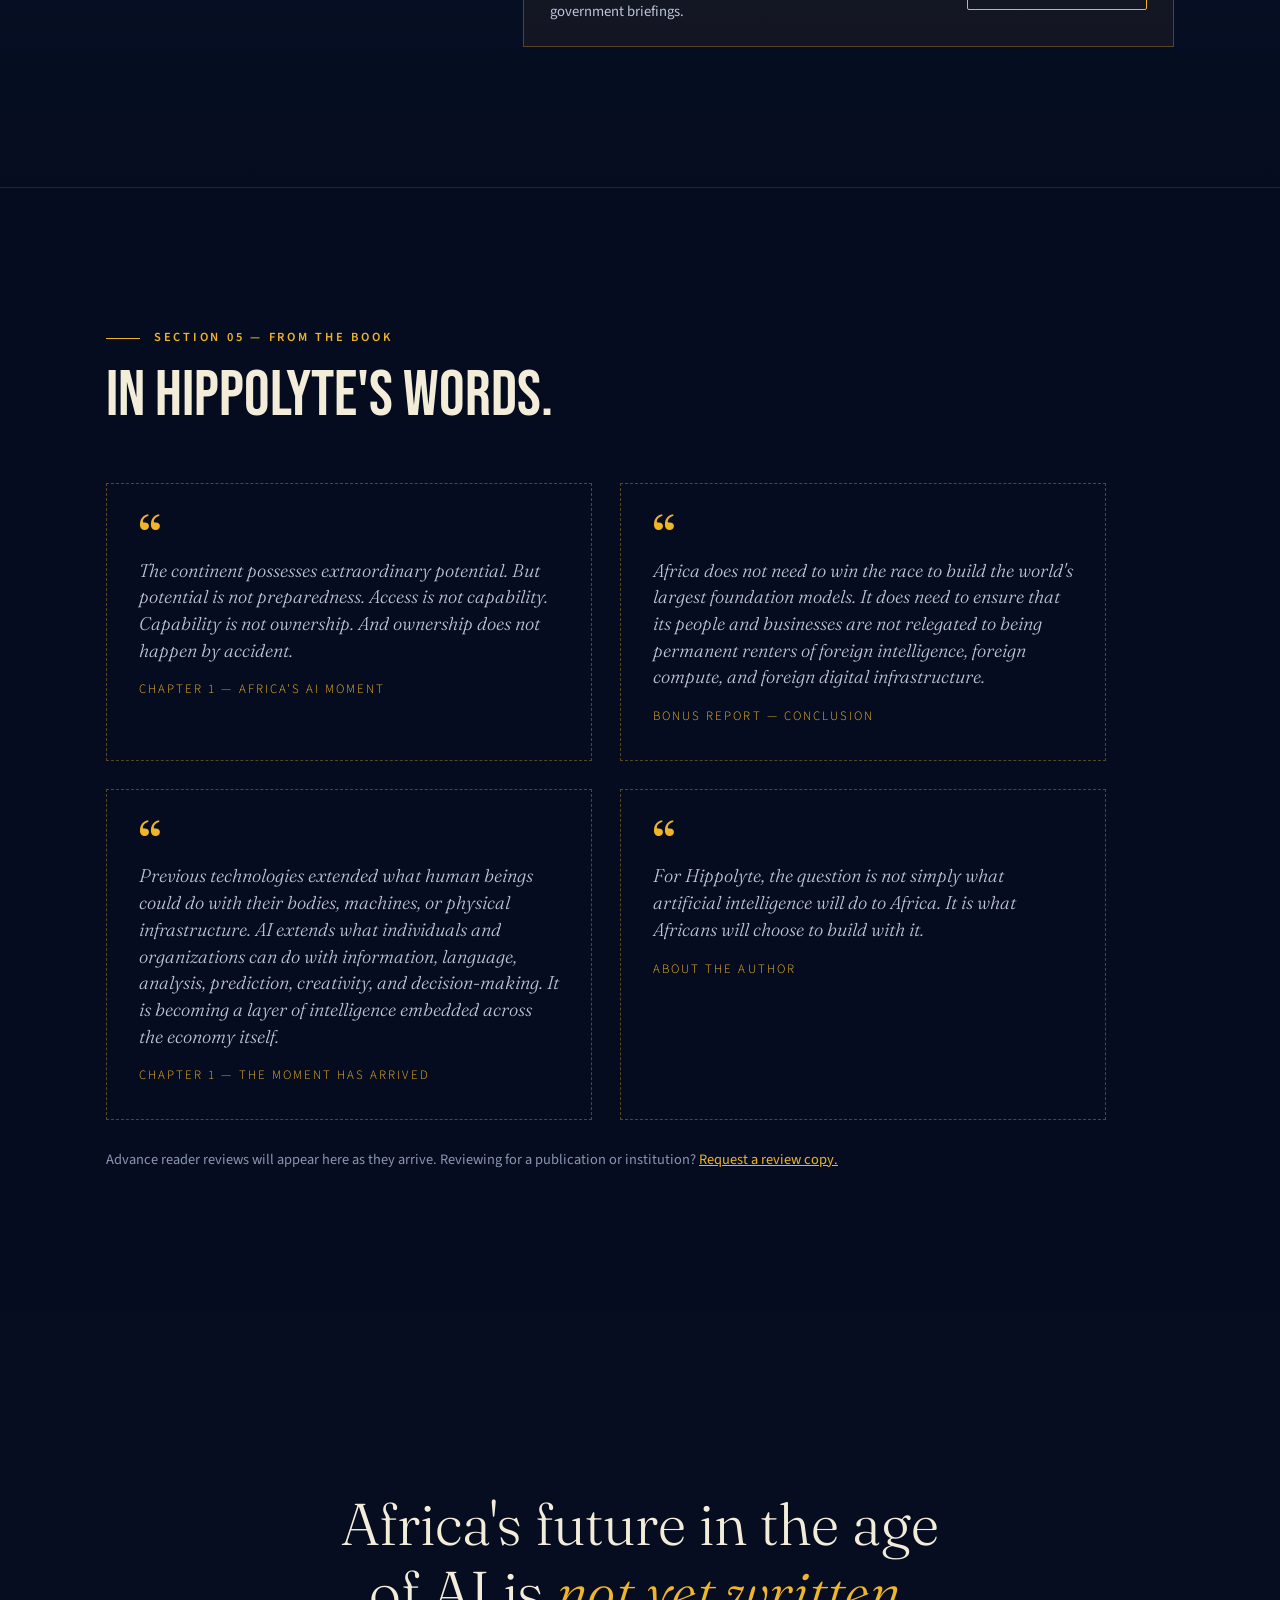
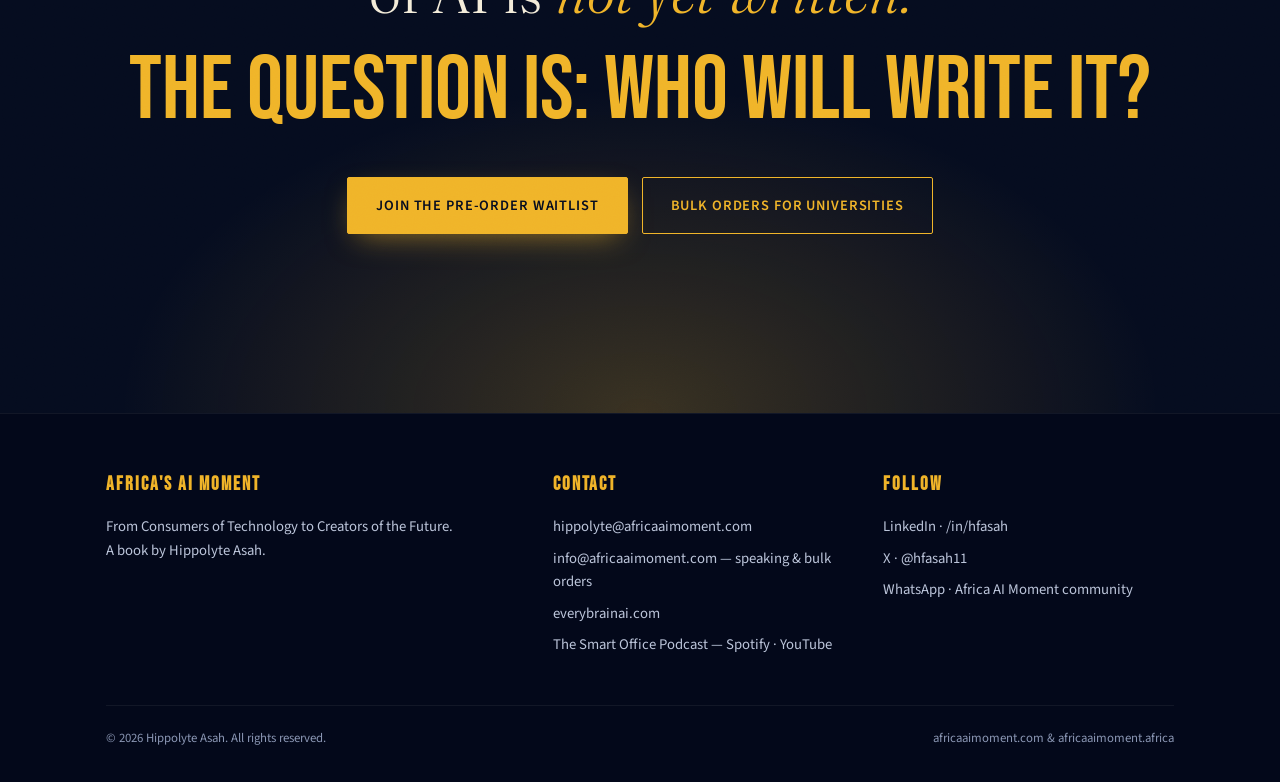
==== commit 7b38066c: "Explorer readability: larger, heavier type; all text >= 8:1 contrast; drop scanlines Co-Authored-By:" ====
--- a/index.html
+++ b/index.html
@@ -21,7 +21,7 @@
   :root{
     --navy-900:#050c1f; --navy-800:#0a1631; --navy-700:#112247; --navy-600:#1a3160;
     --gold:#f0b429; --gold-soft:#f6cd6a; --gold-dim:#b8860b;
-    --ink:#f3ecd9; --ink-muted:#a7b0c8; --ink-faint:#5f6b8a;
+    --ink:#f3ecd9; --ink-muted:#bcc5da; --ink-faint:#8a96b3;
     --cream:#f6f0e2; --cream-2:#ece3cf; --navy-on-cream:#0a1631;
     --display:'Bebas Neue',Impact,'Arial Narrow',sans-serif;
     --serif:'Fraunces',Georgia,'Times New Roman',serif;
@@ -145,60 +145,60 @@
 
   /* ===== COUNTRY EXPLORER (terminal) ===== */
   .term-sec{background:#0B1E3A;border-top:1px solid rgba(212,175,55,.25);border-bottom:1px solid rgba(212,175,55,.25)}
-  .term{--tg:#D4AF37;--tg2:#f0d77a;--tbg:#071528;--tline:rgba(212,175,55,.22);--tdim:#7d8aa8;--tgreen:#3ddc97;--tred:#ff6b6b;font-family:'IBM Plex Mono','SF Mono',Menlo,Consolas,monospace;background:var(--tbg);border:1px solid var(--tline);box-shadow:0 40px 90px -40px rgba(0,0,0,.9),inset 0 0 0 1px rgba(255,255,255,.02);position:relative;overflow:hidden}
-  .term::before{content:"";position:absolute;inset:0;pointer-events:none;background:repeating-linear-gradient(0deg,rgba(255,255,255,.025) 0 1px,transparent 1px 3px);mix-blend-mode:overlay}
-  .term-bar{display:flex;align-items:center;justify-content:space-between;gap:16px;padding:10px 16px;background:#0B1E3A;border-bottom:1px solid var(--tline);font-size:.72rem;letter-spacing:.14em;text-transform:uppercase;color:var(--tg)}
+  .term{--tg:#D4AF37;--tg2:#f0d77a;--tbg:#071528;--tline:rgba(212,175,55,.32);--tdim:#b4bfd6;--tgreen:#3ddc97;--tred:#ff6b6b;font-family:'IBM Plex Mono','SF Mono',Menlo,Consolas,monospace;font-weight:500;font-size:1.02rem;background:var(--tbg);border:1px solid var(--tline);box-shadow:0 40px 90px -40px rgba(0,0,0,.9),inset 0 0 0 1px rgba(255,255,255,.02);position:relative;overflow:hidden}
+  .term::before{content:none}
+  .term-bar{display:flex;align-items:center;justify-content:space-between;gap:16px;padding:12px 18px;background:#0B1E3A;border-bottom:1px solid var(--tline);font-size:.82rem;font-weight:600;letter-spacing:.12em;text-transform:uppercase;color:var(--tg2)}
   .term-bar .dots{display:flex;gap:6px}.term-bar .dots i{width:9px;height:9px;border-radius:50%;background:var(--tline)}.term-bar .dots i:first-child{background:var(--tg)}
   .term-bar .live{color:var(--tgreen)}.term-bar .live::before{content:"●";margin-right:6px;animation:blink 1.4s infinite}
   @keyframes blink{50%{opacity:.25}}
   .term-body{display:grid;grid-template-columns:300px 1fr;min-height:520px}
   .term-left{border-right:1px solid var(--tline);display:flex;flex-direction:column}
   .term-search{padding:14px;border-bottom:1px solid var(--tline);position:relative}
-  .term-search label{display:block;font-size:.66rem;letter-spacing:.2em;color:var(--tdim);margin-bottom:8px}
+  .term-search label{display:block;font-size:.8rem;font-weight:600;letter-spacing:.12em;color:var(--ink);margin-bottom:8px}
   .term-search .field{display:flex;align-items:center;gap:8px;border:1px solid var(--tg);background:#04101f;padding:10px 12px}
   .term-search .field span{color:var(--tg)}
-  .term-search input{flex:1;background:transparent;border:0;color:var(--ink);font:inherit;font-size:.95rem;outline:none;min-width:0}
+  .term-search input{flex:1;background:transparent;border:0;color:var(--ink);font:inherit;font-size:1.05rem;outline:none;min-width:0}
   .term-search input::placeholder{color:var(--tdim)}
   .term-list{overflow-y:auto;max-height:420px;flex:1;scrollbar-width:thin;scrollbar-color:var(--tline) transparent}
-  .term-list .grp{padding:8px 14px 4px;font-size:.62rem;letter-spacing:.2em;color:var(--tdim);position:sticky;top:0;background:var(--tbg)}
-  .term-list button{display:flex;justify-content:space-between;width:100%;background:none;border:0;border-left:2px solid transparent;color:var(--ink-muted);font:inherit;font-size:.82rem;text-align:left;padding:7px 14px;cursor:pointer}
+  .term-list .grp{padding:10px 14px 6px;font-size:.78rem;font-weight:600;letter-spacing:.14em;color:var(--tg2);position:sticky;top:0;background:var(--tbg)}
+  .term-list button{display:flex;justify-content:space-between;width:100%;background:none;border:0;border-left:3px solid transparent;color:var(--ink);font:inherit;font-size:1rem;text-align:left;padding:9px 14px;cursor:pointer}
   .term-list button:hover,.term-list button.on{background:rgba(212,175,55,.08);color:var(--ink);border-left-color:var(--tg)}
-  .term-list button b{font-weight:500;color:var(--tg2)}
+  .term-list button b{font-weight:700;color:var(--tg2)}
   .term-list button.on b{color:var(--tg)}
   .term-main{padding:22px 26px;display:flex;flex-direction:column;gap:18px;min-width:0}
-  .term-empty{margin:auto;text-align:center;color:var(--tdim);font-size:.85rem;line-height:1.9}
+  .term-empty{margin:auto;text-align:center;color:var(--ink);font-size:1rem;line-height:1.9}
   .term-empty b{display:block;font-size:1.4rem;color:var(--tg);font-weight:500}
   .cur{display:inline-block;width:.6em;height:1.05em;background:var(--tg);vertical-align:-.15em;animation:blink 1s steps(1) infinite}
   .term-head{display:flex;flex-wrap:wrap;align-items:flex-end;justify-content:space-between;gap:12px;min-width:0;border-bottom:1px solid var(--tline);padding-bottom:14px}
   .term-head h3{font-family:var(--display);font-size:clamp(2rem,3.6vw,3rem);line-height:.95;color:var(--ink);letter-spacing:.02em}
-  .term-head .rk{font-size:.68rem;line-height:1.7;letter-spacing:.14em;text-transform:uppercase;color:var(--tdim)}
-  .term-head .rk b{color:var(--tg);font-weight:500}
-  .tag-src{font-size:.6rem;letter-spacing:.18em;padding:3px 8px;border:1px solid var(--tg);color:var(--tg);vertical-align:middle;margin-left:10px}
+  .term-head .rk{font-size:.9rem;font-weight:500;line-height:1.8;letter-spacing:.06em;text-transform:uppercase;color:var(--ink)}
+  .term-head .rk b{color:var(--tg2);font-weight:700}
+  .tag-src{font-size:.72rem;font-weight:700;letter-spacing:.14em;padding:4px 10px;border:1.5px solid var(--tg);color:var(--tg2);vertical-align:middle;margin-left:10px}
   .tag-src.est{border-color:var(--tdim);color:var(--tdim)}
   .term-grid.six{grid-template-columns:repeat(6,minmax(0,1fr))}
   .term-grid{display:grid;grid-template-columns:repeat(5,minmax(0,1fr));gap:1px;background:var(--tline);border:1px solid var(--tline)}
-  .term-grid .cell{background:var(--tbg);padding:14px 14px 12px}
-  .cell .k{font-size:.6rem;letter-spacing:.14em;text-transform:uppercase;color:var(--tdim);line-height:1.3;min-height:2.6em}
-  .cell .v{font-size:1.75rem;font-weight:500;color:var(--ink);margin:6px 0 2px;font-variant-numeric:tabular-nums;line-height:1}
-  .cell .v small{font-size:.8rem;color:var(--tdim);font-weight:400}
-  .cell.big .v{color:var(--tg)}
-  .cell .d{font-size:.7rem;font-variant-numeric:tabular-nums}
-  .d.up{color:var(--tgreen)}.d.dn{color:var(--tred)}.d.flat{color:var(--tdim)}
+  .term-grid .cell{background:var(--tbg);padding:14px 12px 12px;min-width:0}
+  .cell .k{font-size:.76rem;font-weight:700;letter-spacing:.05em;text-transform:uppercase;color:var(--ink);line-height:1.3;min-height:2.6em;overflow-wrap:anywhere}
+  .cell .v{font-size:2rem;font-weight:700;color:#fff;margin:8px 0 4px;font-variant-numeric:tabular-nums;line-height:1}
+  .cell .v small{font-size:.9rem;color:var(--tdim);font-weight:500}
+  .cell.big .v{color:var(--tg2)}
+  .cell .d{font-size:.85rem;font-weight:600;font-variant-numeric:tabular-nums}
+  .d.up{color:#5ff0b0}.d.dn{color:#ff8a8a}.d.flat{color:var(--tdim)}
   .term-chart{border:1px solid var(--tline);padding:16px 18px 14px}
-  .term-chart .t{display:flex;justify-content:space-between;font-size:.64rem;letter-spacing:.18em;text-transform:uppercase;color:var(--tdim);margin-bottom:12px}
+  .term-chart .t{display:flex;justify-content:space-between;font-size:.8rem;font-weight:700;letter-spacing:.1em;text-transform:uppercase;color:var(--ink);margin-bottom:14px}
   .term-chart .lg{display:flex;gap:14px}.term-chart .lg i{display:inline-block;width:10px;height:10px;margin-right:5px;vertical-align:-1px}
   .c-row{display:grid;grid-template-columns:130px 1fr;gap:12px;align-items:center;margin:8px 0}
-  .c-row .n{font-size:.72rem;color:var(--ink-muted);letter-spacing:.04em}
+  .c-row .n{font-size:.95rem;font-weight:600;color:var(--ink);letter-spacing:.02em}
   .c-bars{display:grid;gap:3px}
-  .c-bar{display:grid;grid-template-columns:1fr 40px;gap:8px;align-items:center;height:12px}
+  .c-bar{display:grid;grid-template-columns:1fr 46px;gap:8px;align-items:center;height:14px}
   .c-bar i{display:block;height:100%;width:0;transition:width .9s cubic-bezier(.2,.8,.2,1);background:var(--c)}
-  .c-bar em{font-style:normal;font-size:.66rem;color:var(--tdim);font-variant-numeric:tabular-nums;text-align:right}
-  .c-sel{--c:var(--tg)}.c-g7{--c:#c9d3e6}.c-af{--c:#3a5a8a}
+  .c-bar em{font-style:normal;font-size:.85rem;font-weight:600;color:var(--ink);font-variant-numeric:tabular-nums;text-align:right}
+  .c-sel{--c:var(--tg)}.c-g7{--c:#dfe6f4}.c-af{--c:#5b7fb8}
   .term-foot{display:flex;flex-wrap:wrap;justify-content:space-between;align-items:center;gap:14px;border-top:1px solid var(--tline);padding-top:16px}
-  .term-foot .note{font-size:.66rem;line-height:1.6;color:var(--tdim);max-width:520px}
-  .term-foot .note b{color:var(--tg);font-weight:500}
+  .term-foot .note{font-family:var(--sans);font-size:.92rem;line-height:1.55;color:var(--ink-muted);max-width:560px}
+  .term-foot .note b{color:var(--tg2);font-weight:700}
   .term .btn{font-family:var(--sans)}
-  .share{background:none;border:1px solid var(--tline);color:var(--tdim);font:inherit;font-size:.66rem;letter-spacing:.14em;text-transform:uppercase;padding:8px 12px;cursor:pointer}
+  .share{background:none;border:1.5px solid var(--tg);color:var(--tg2);font:inherit;font-size:.8rem;font-weight:700;letter-spacing:.1em;text-transform:uppercase;padding:10px 14px;cursor:pointer}
   .share:hover{border-color:var(--tg);color:var(--tg)}
   @media(max-width:980px){.term-body{grid-template-columns:1fr}.term-left{border-right:0;border-bottom:1px solid var(--tline)}.term-list{max-height:220px}.term-grid,.term-grid.six{grid-template-columns:repeat(3,minmax(0,1fr))}}
   @media(max-width:640px){.term-main{padding:16px}.term-grid,.term-grid.six{grid-template-columns:repeat(2,minmax(0,1fr))}.term-grid .cell:first-child{grid-column:1/-1}.term-bar{font-size:.6rem;gap:8px}.term-bar span:nth-child(2){white-space:nowrap;overflow:hidden;text-overflow:ellipsis}.term-chart .t{flex-wrap:wrap;gap:8px}.c-row{grid-template-columns:1fr}.term-head h3{font-size:2rem}}
@@ -606,7 +606,7 @@
         <div class="cell"><div class="k">Development &amp; diffusion</div><div class="v">${f2(c.development)}</div>${delta(c.development,G7.development)}</div>
         <div class="cell"><div class="k">Public sector adoption</div><div class="v">${f2(c.publicSector)}</div>${delta(c.publicSector,G7.publicSector)}</div>
       </div>
-      <div class="term-chart"><div class="t"><span>Readiness by pillar</span><span class="lg"><span><i style="background:var(--tg)"></i>${n}</span><span><i style="background:#c9d3e6"></i>G7 avg</span><span><i style="background:#3a5a8a"></i>Africa avg</span></span></div>
+      <div class="term-chart"><div class="t"><span>Readiness by pillar</span><span class="lg"><span><i style="background:var(--tg)"></i>${n}</span><span><i style="background:#dfe6f4"></i>G7 avg</span><span><i style="background:#5b7fb8"></i>Africa avg</span></span></div>
         ${bars('Overall','readiness')}${bars('Policy capacity','policy')}${bars('AI infrastructure','infra')}${bars('Governance','governance')}${bars('Development & diffusion','development')}${bars('Resilience','resilience')}</div>
       <div class="term-foot"><div class="note"><b>Source: Oxford Insights, Government AI Readiness Index 2025</b> (195 countries, 69 indicators, published Jan 2026) — <a href="https://oxfordinsights.com/ai-readiness/government-ai-readiness-index-2025/" target="_blank" rel="noopener" style="color:var(--tg)">oxfordinsights.com</a>. Pillar scores and global rank are Oxford's published figures ÷100; "AI readiness" is the equal-weighted mean of the six pillars (Oxford's overall uses undisclosed weights, so it may differ by a few points). 2024 rank from the 2024 edition (188 countries); methodology changed between editions, so compare ranks, not scores.${isG7?'':` Illustrative funding gap vs G7: ~$${c.gap.toFixed(1)}B (placeholder estimate, not a source figure).`}${c.imfAudit?' Book audit figure is the IMF AI Preparedness Index (a different index) from the Bonus Report.':''}</div>
         <div style="display:flex;gap:10px;flex-wrap:wrap"><button class="share" data-share>Copy link</button><a class="btn btn-gold" href="#signup">See the full breakdown in Chapter 3 — Join Waitlist</a></div></div>`;
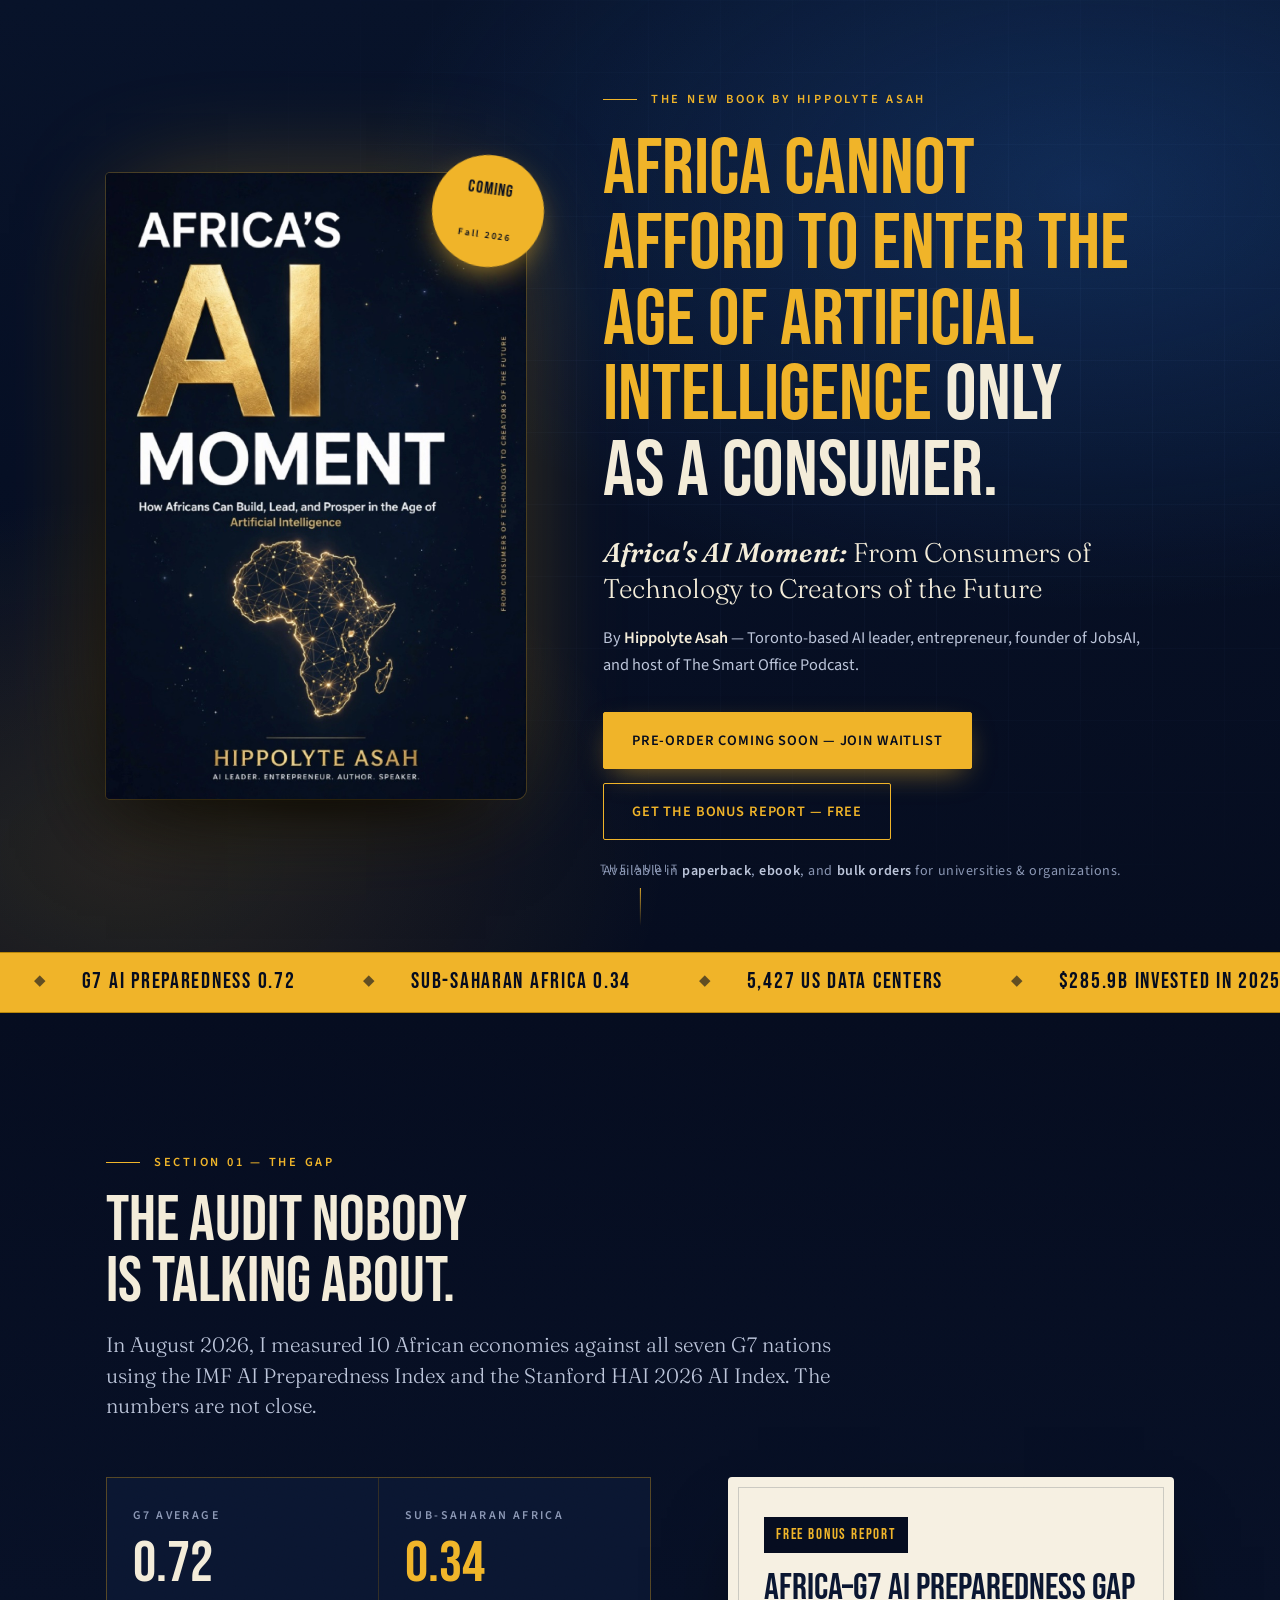
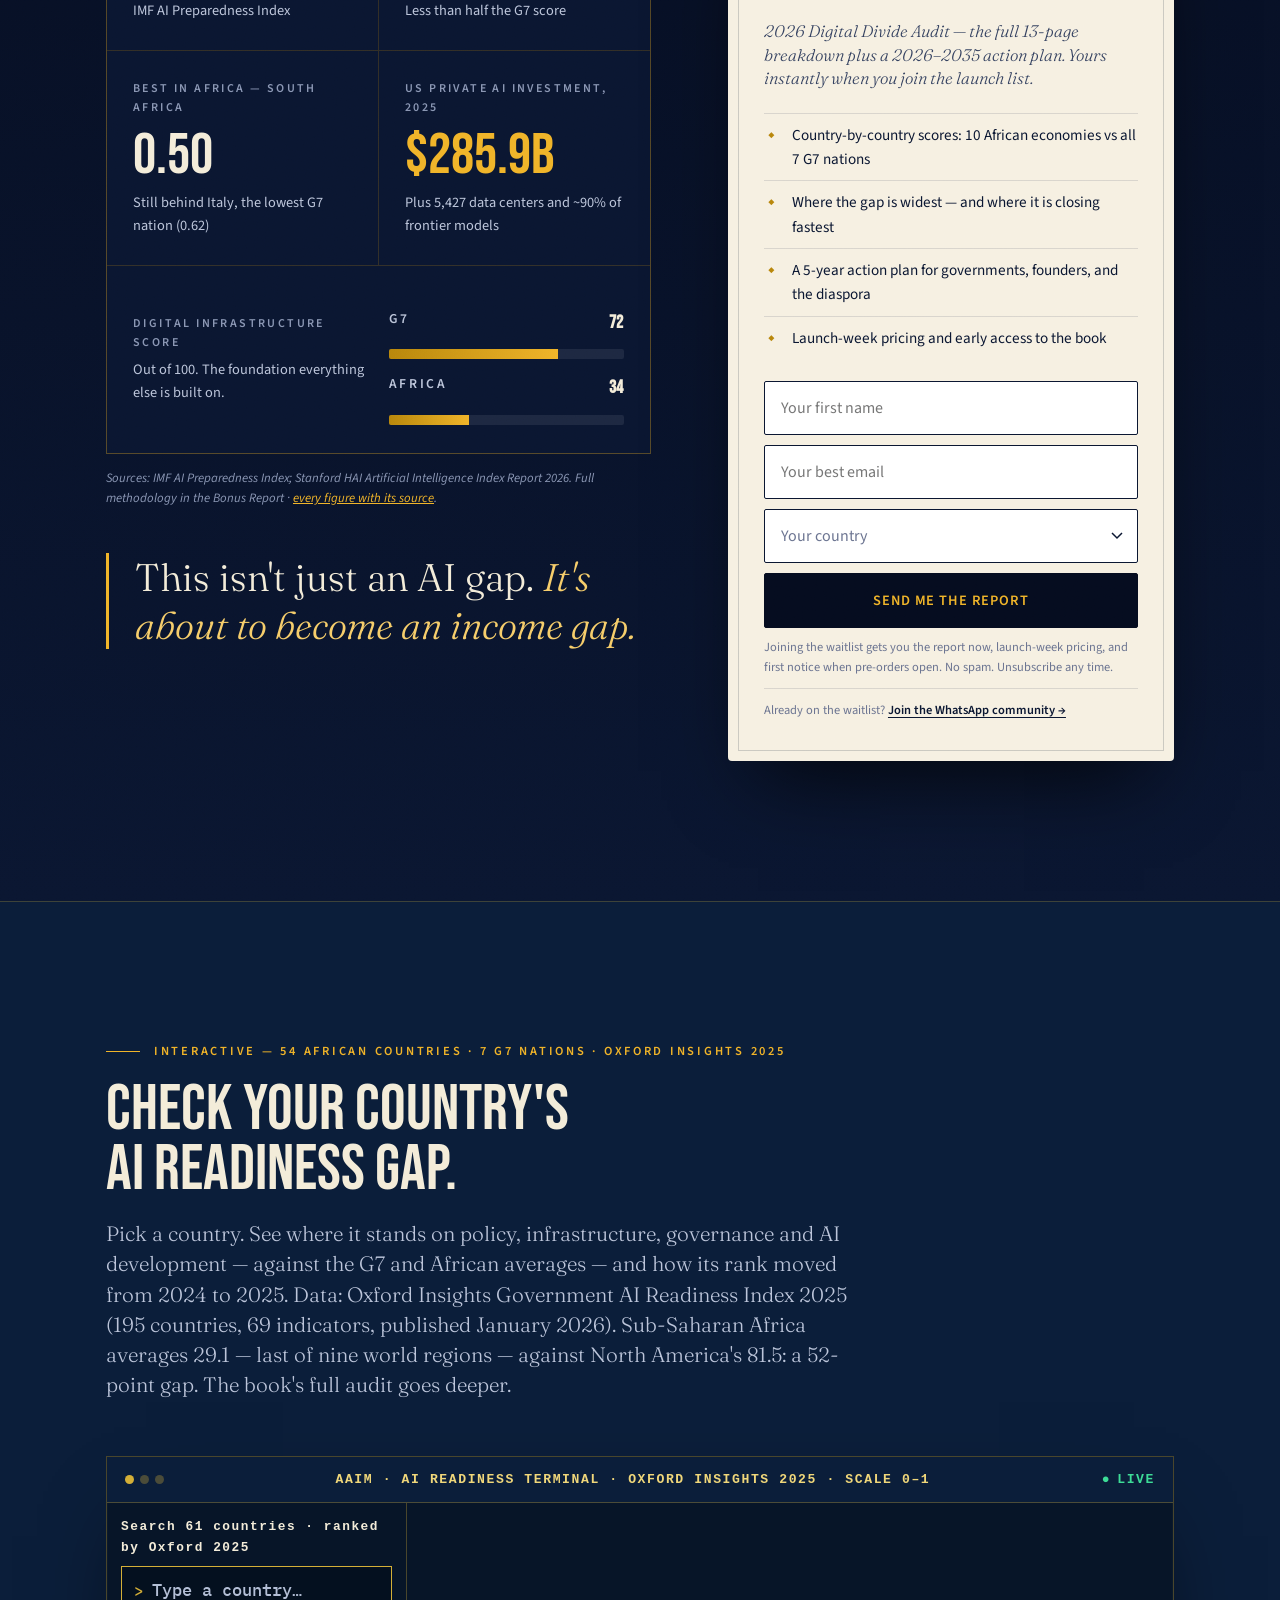
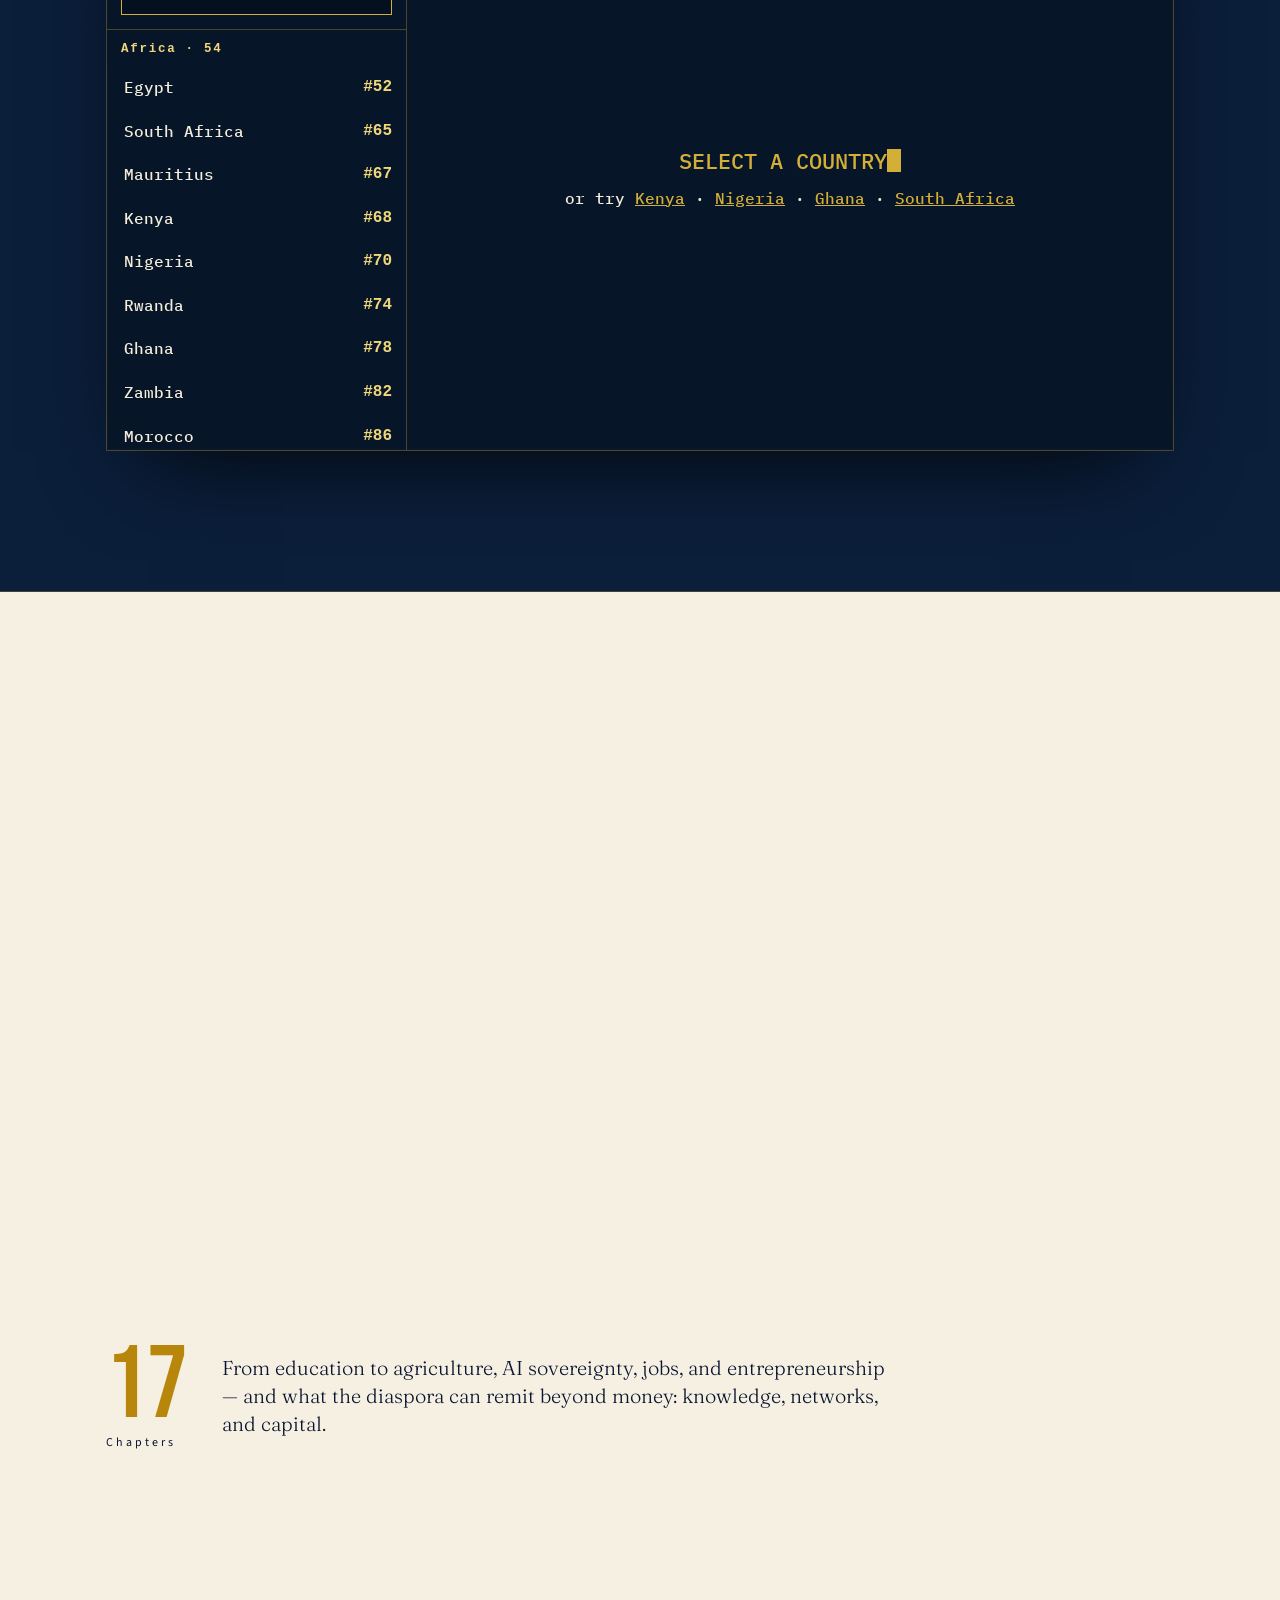
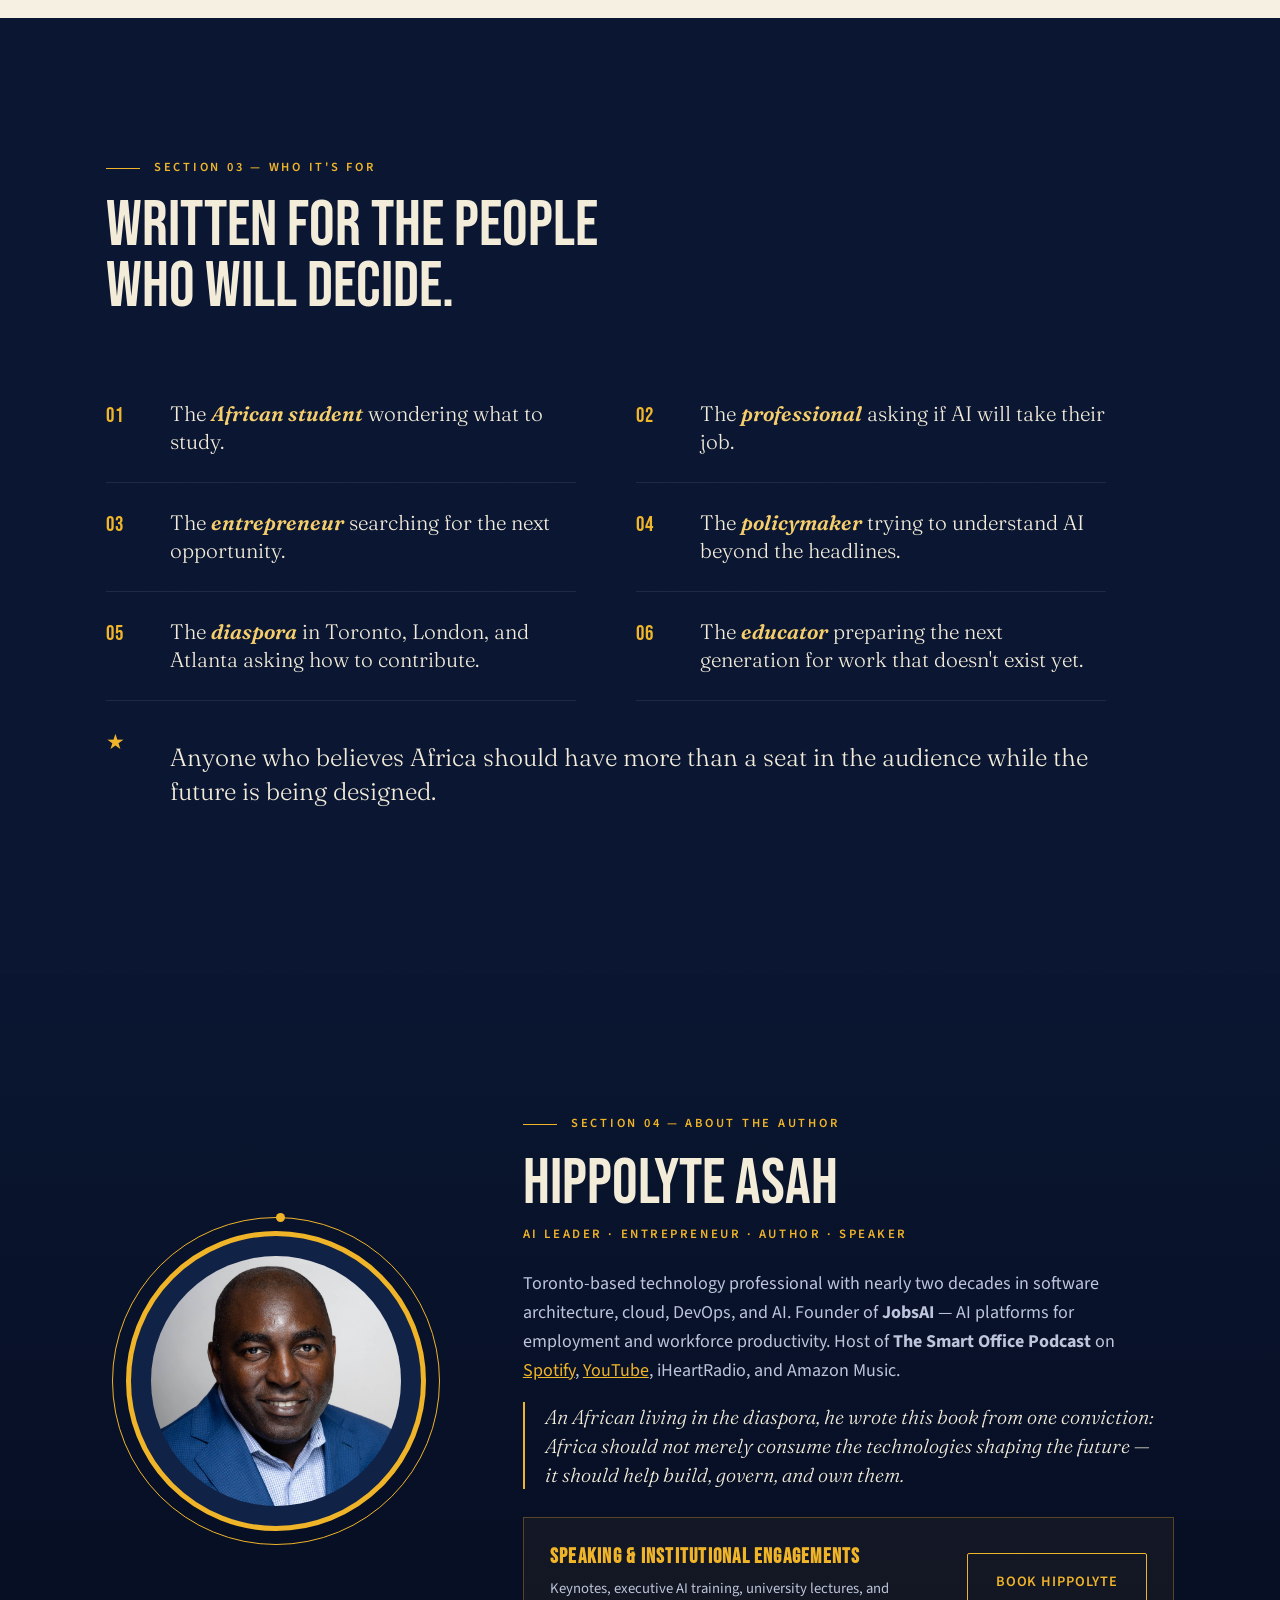
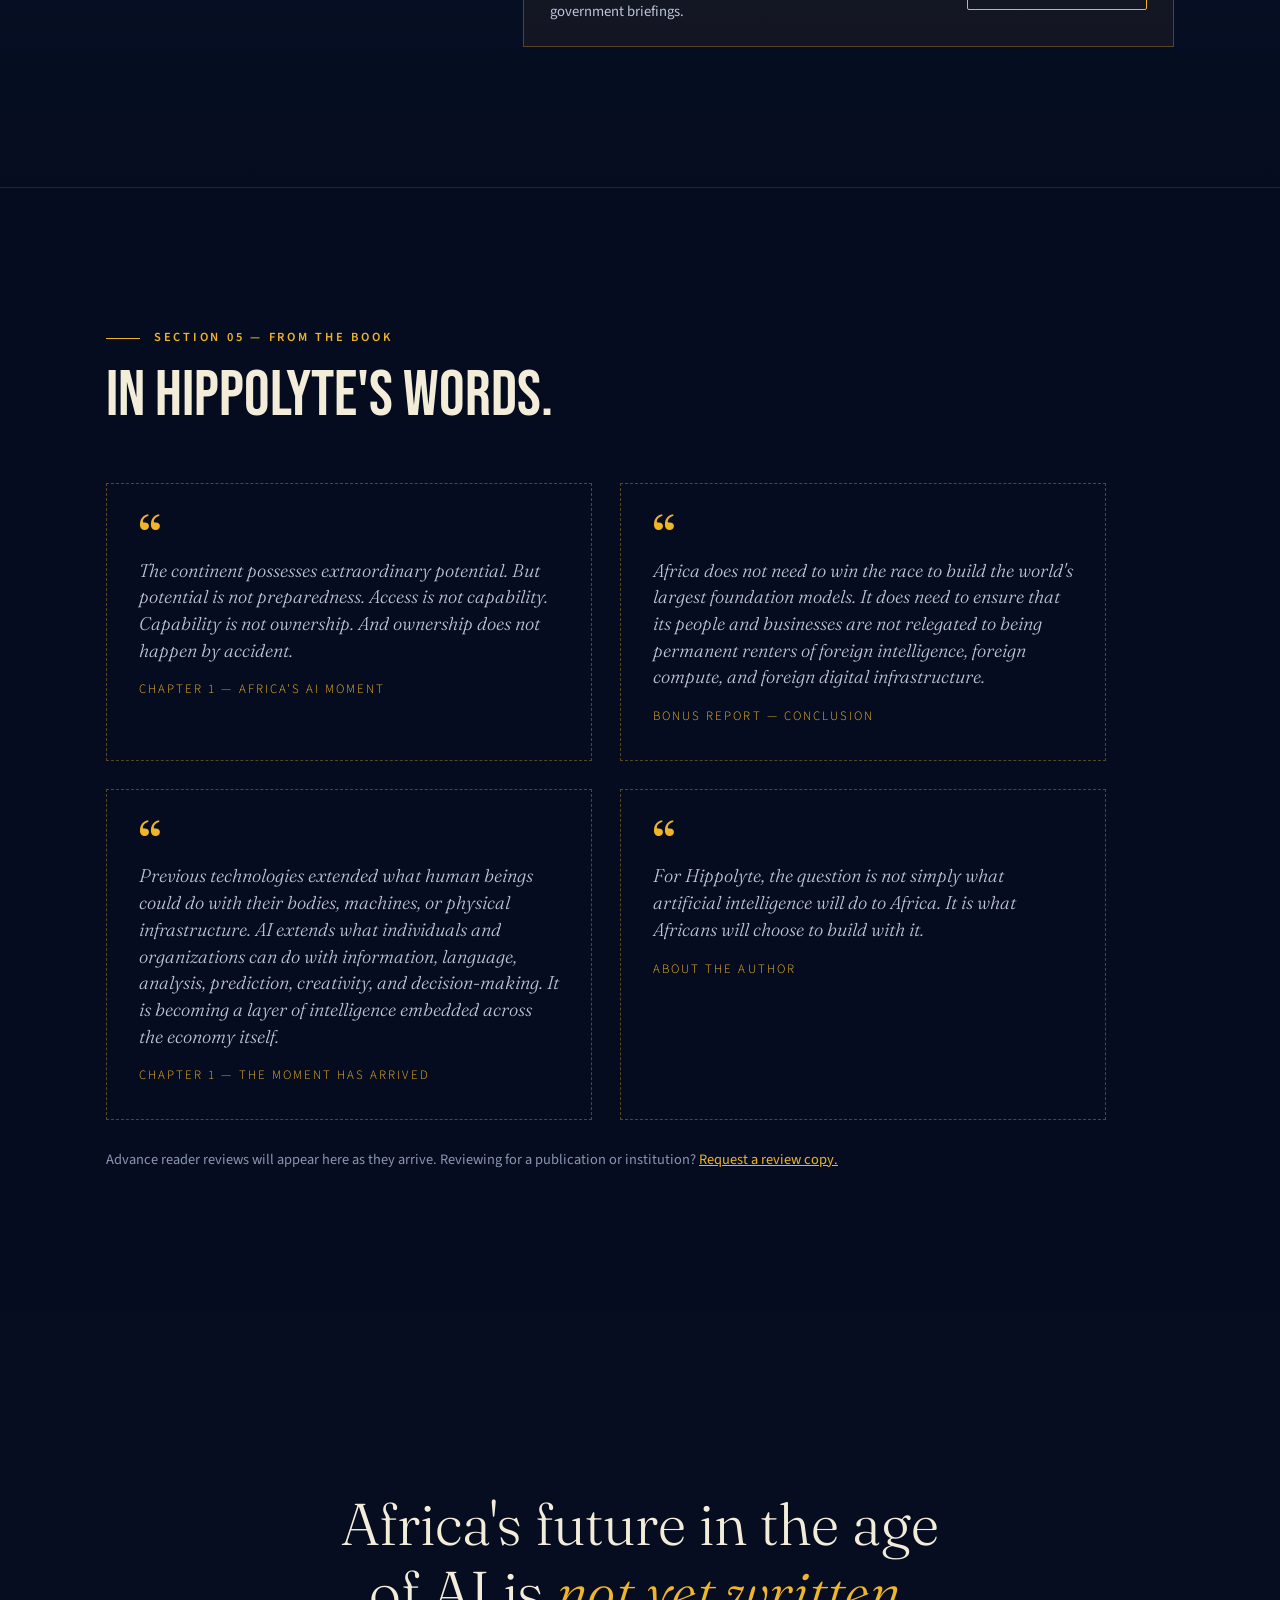
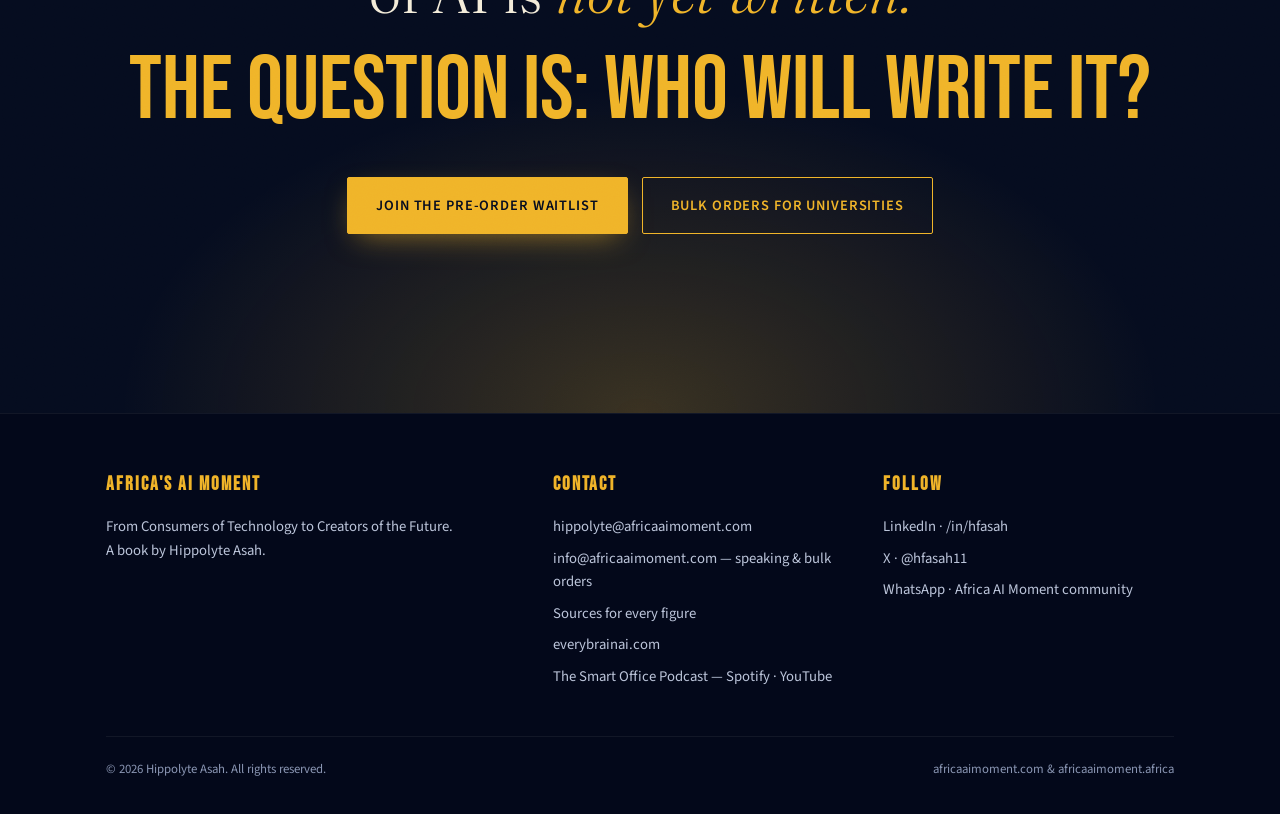
==== commit 328b3bc2: "Add /sources page: every headline figure with its source Co-Authored-By: Claude Fable 5 <noreply@ant" ====
--- a/index.html
+++ b/index.html
@@ -363,7 +363,7 @@
             </div>
           </div>
         </div>
-        <p class="source">Sources: IMF AI Preparedness Index; Stanford HAI Artificial Intelligence Index Report 2026. Full methodology in the Bonus Report.</p>
+        <p class="source">Sources: IMF AI Preparedness Index; Stanford HAI Artificial Intelligence Index Report 2026. Full methodology in the Bonus Report · <a href="/sources" style="color:var(--gold)">every figure with its source</a>.</p>
         <p class="pull rv">This isn't just an AI gap. <em>It's about to become an income gap.</em></p>
       </div>
 
@@ -534,6 +534,7 @@
         <ul>
           <li><a href="mailto:hippolyte@africaaimoment.com">hippolyte@africaaimoment.com</a></li>
           <li><a href="mailto:info@africaaimoment.com">info@africaaimoment.com</a> — speaking &amp; bulk orders</li>
+          <li><a href="/sources">Sources for every figure</a></li>
           <li><a href="https://www.everybrainai.com" target="_blank" rel="noopener">everybrainai.com</a></li>
           <li>The Smart Office Podcast — <a href="https://open.spotify.com/show/5Urq26CI3QoZdJLrBpBAS7" target="_blank" rel="noopener">Spotify</a> · <a href="https://www.youtube.com/playlist?list=PLcG_z6LI9RHU7jJVFXTbo2oT1bbgvrEhc" target="_blank" rel="noopener">YouTube</a></li>
         </ul>
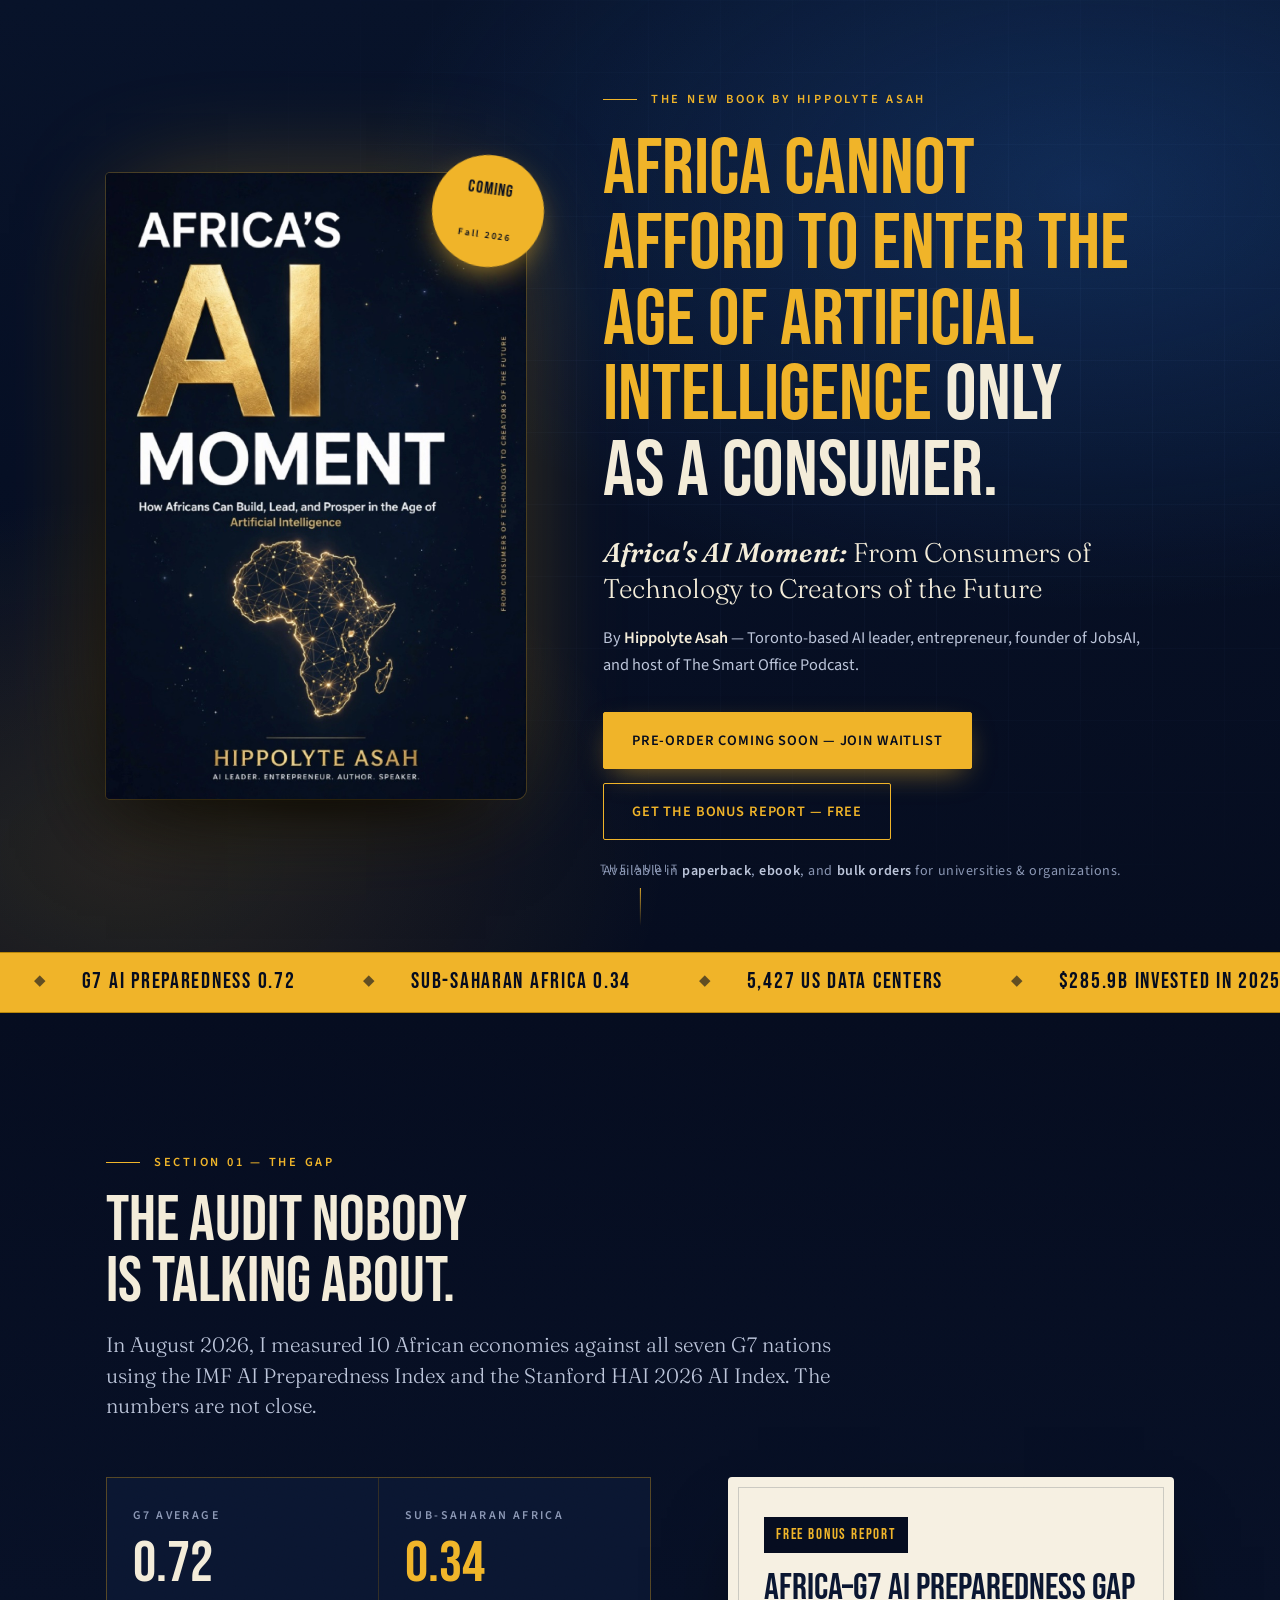
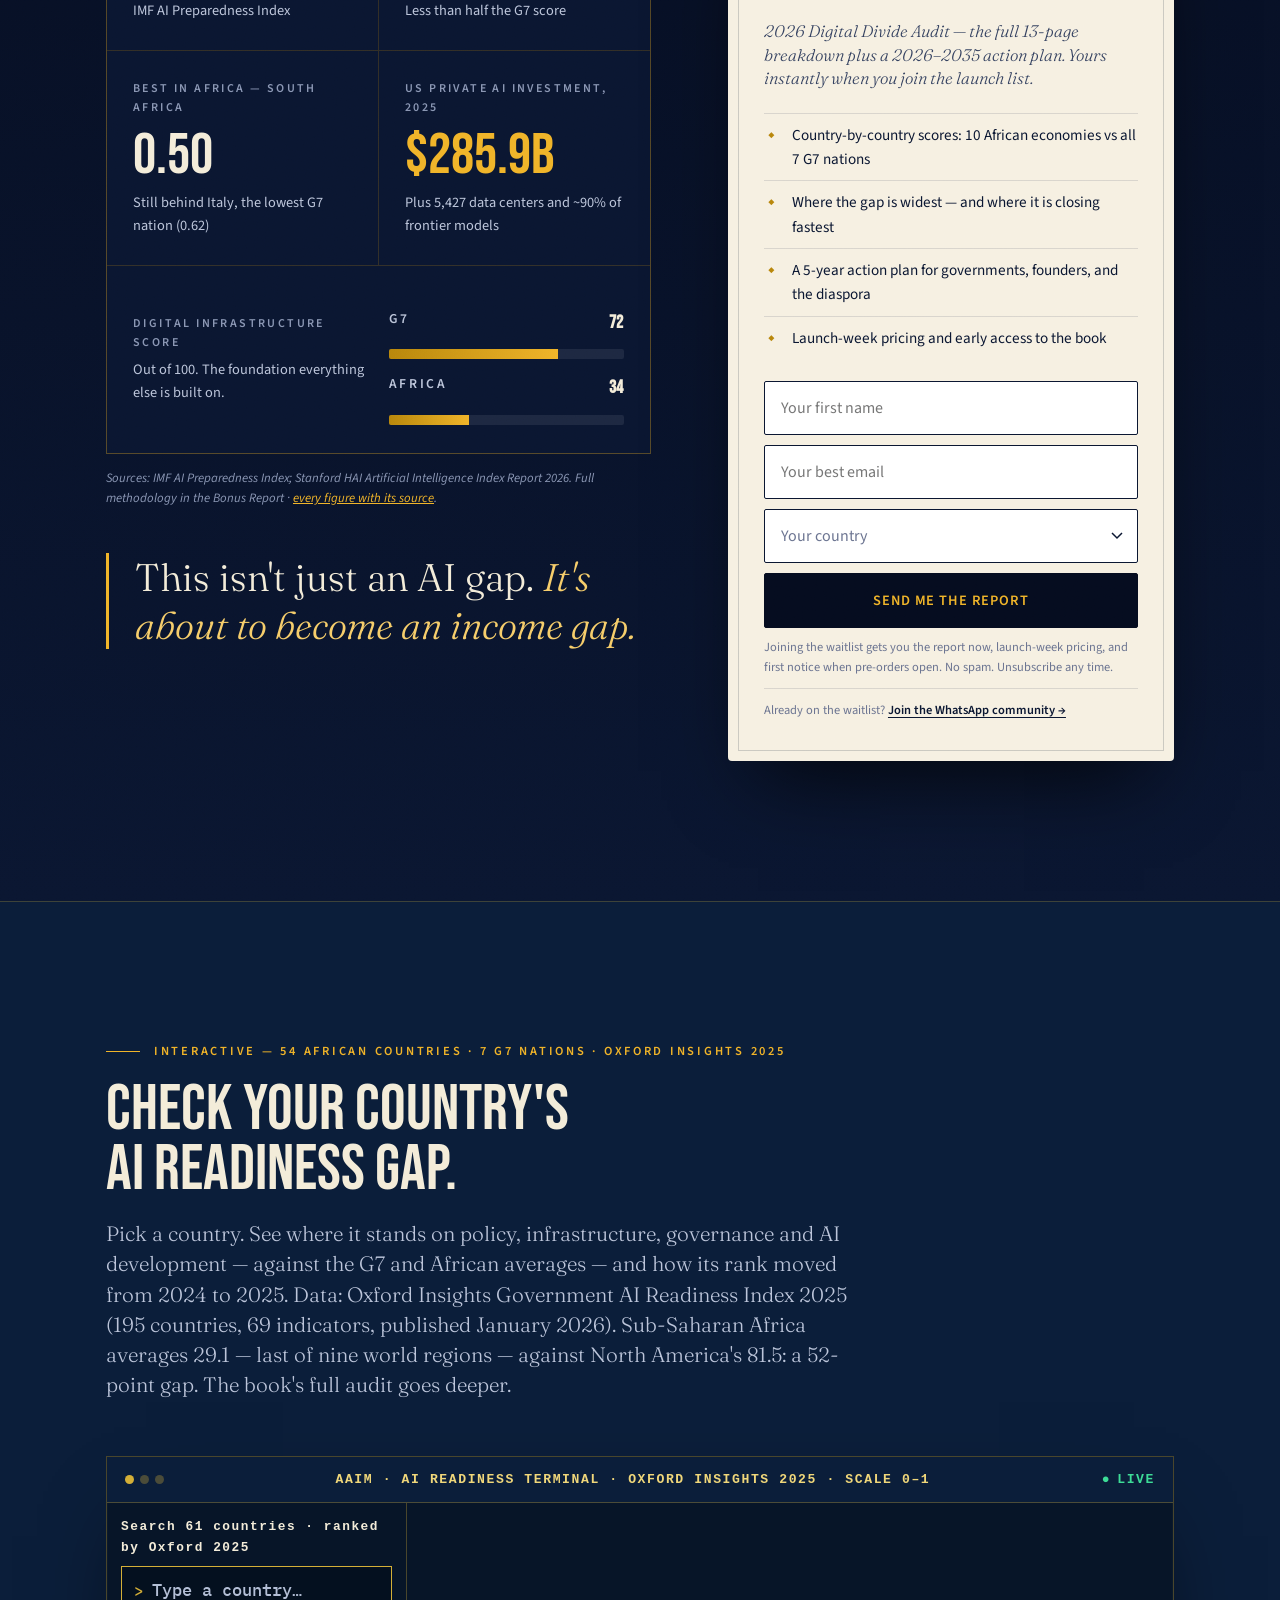
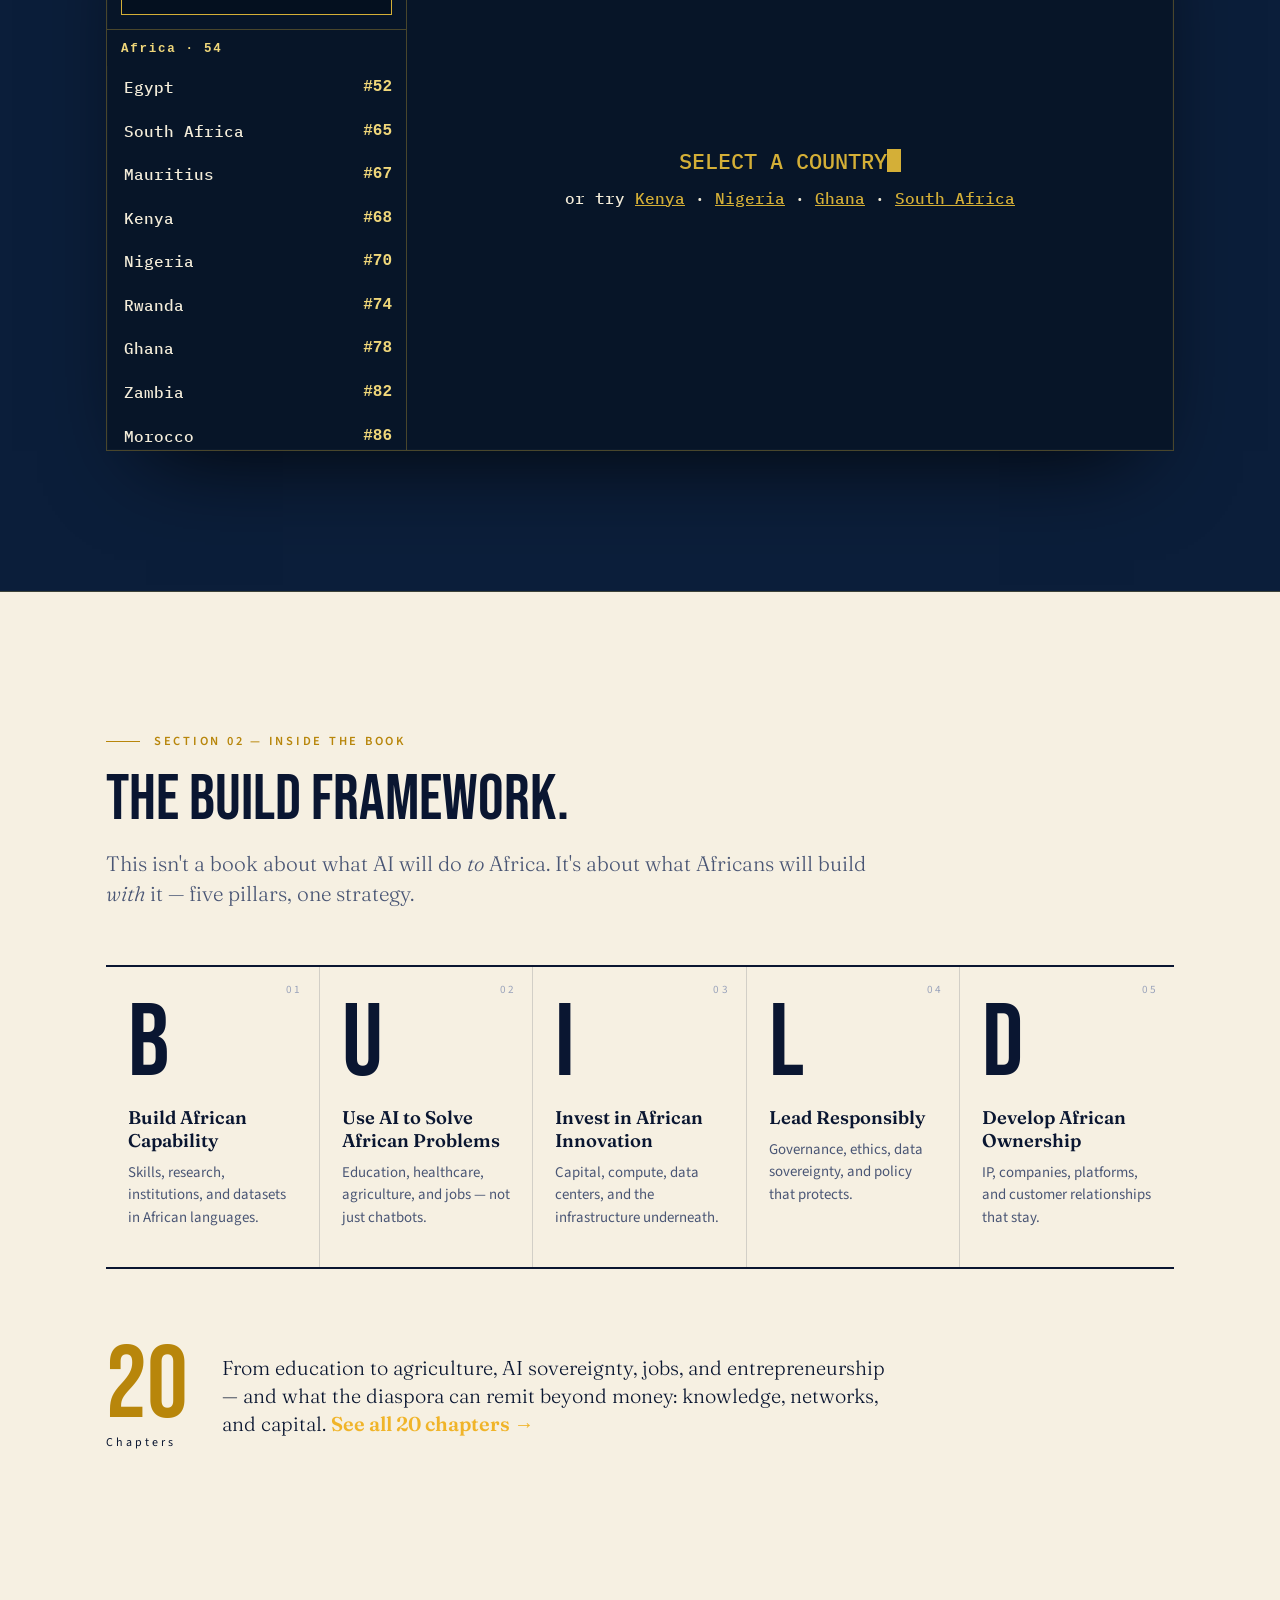
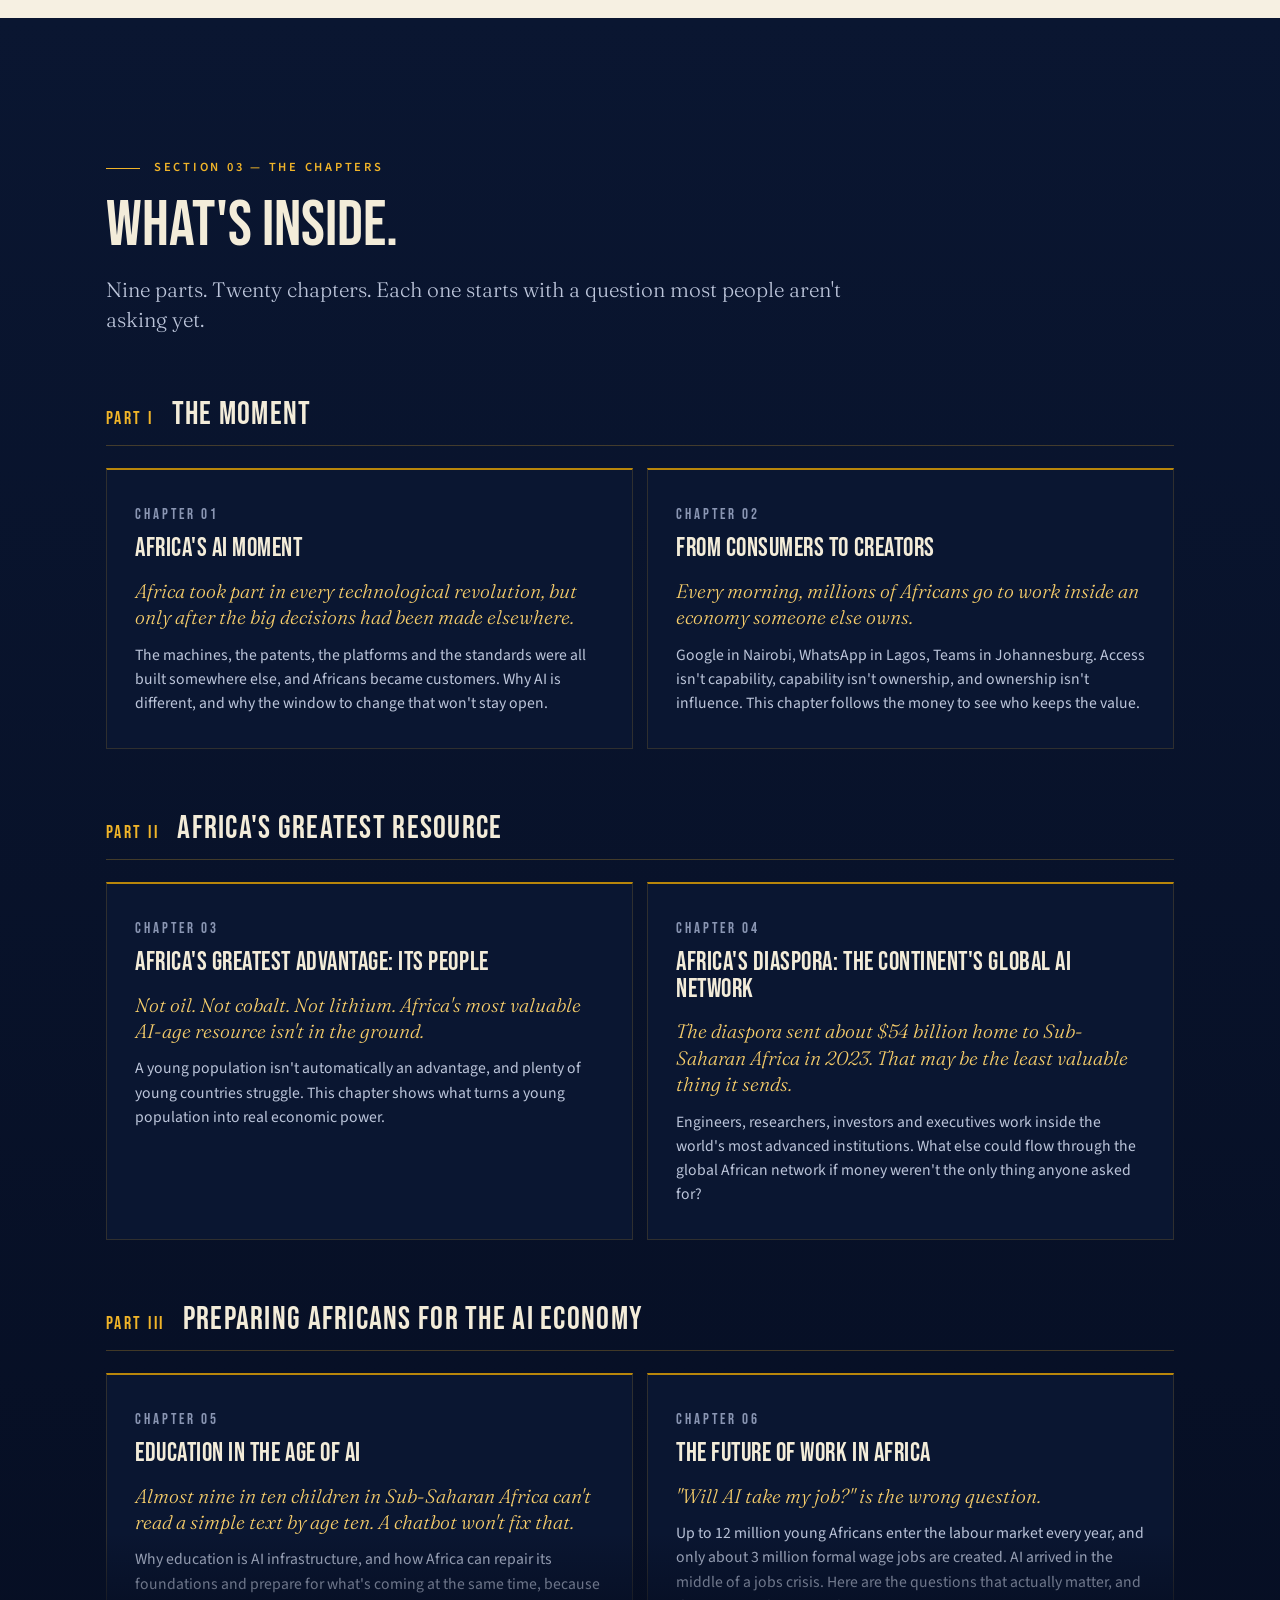
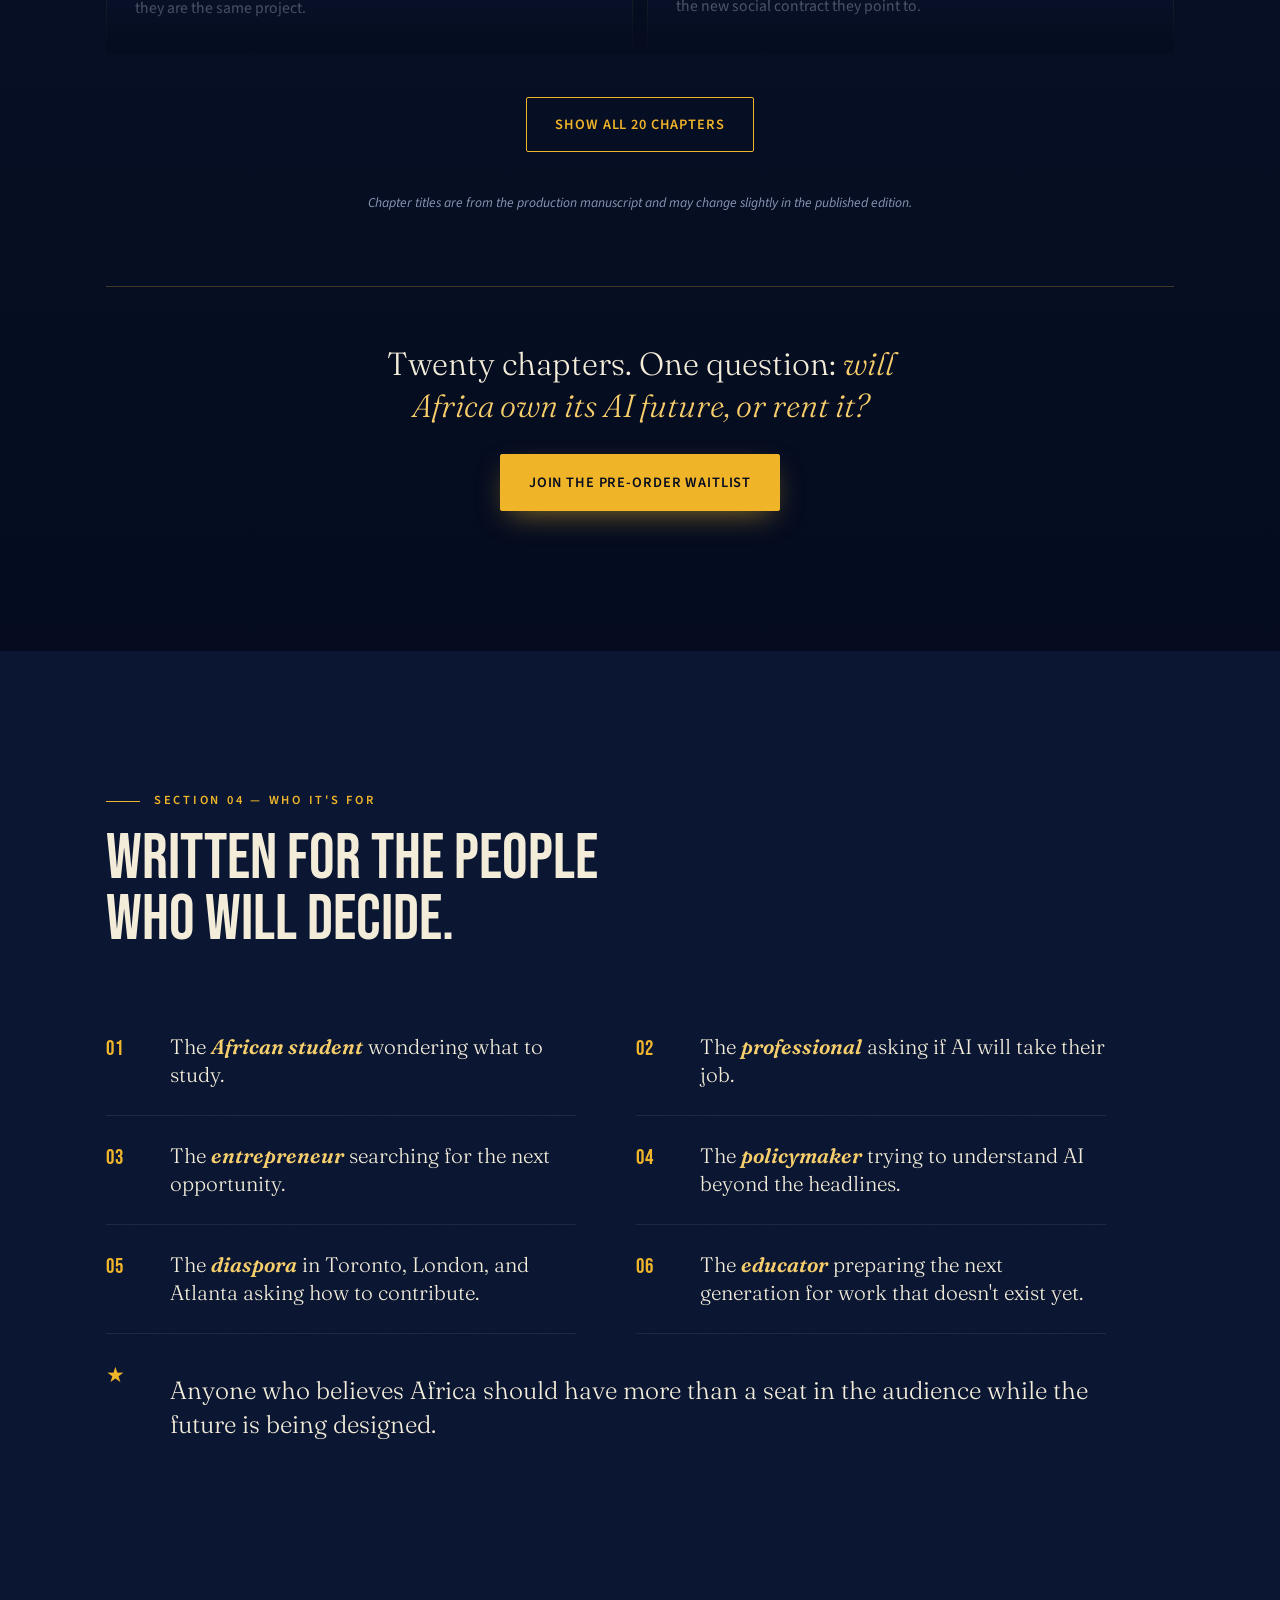
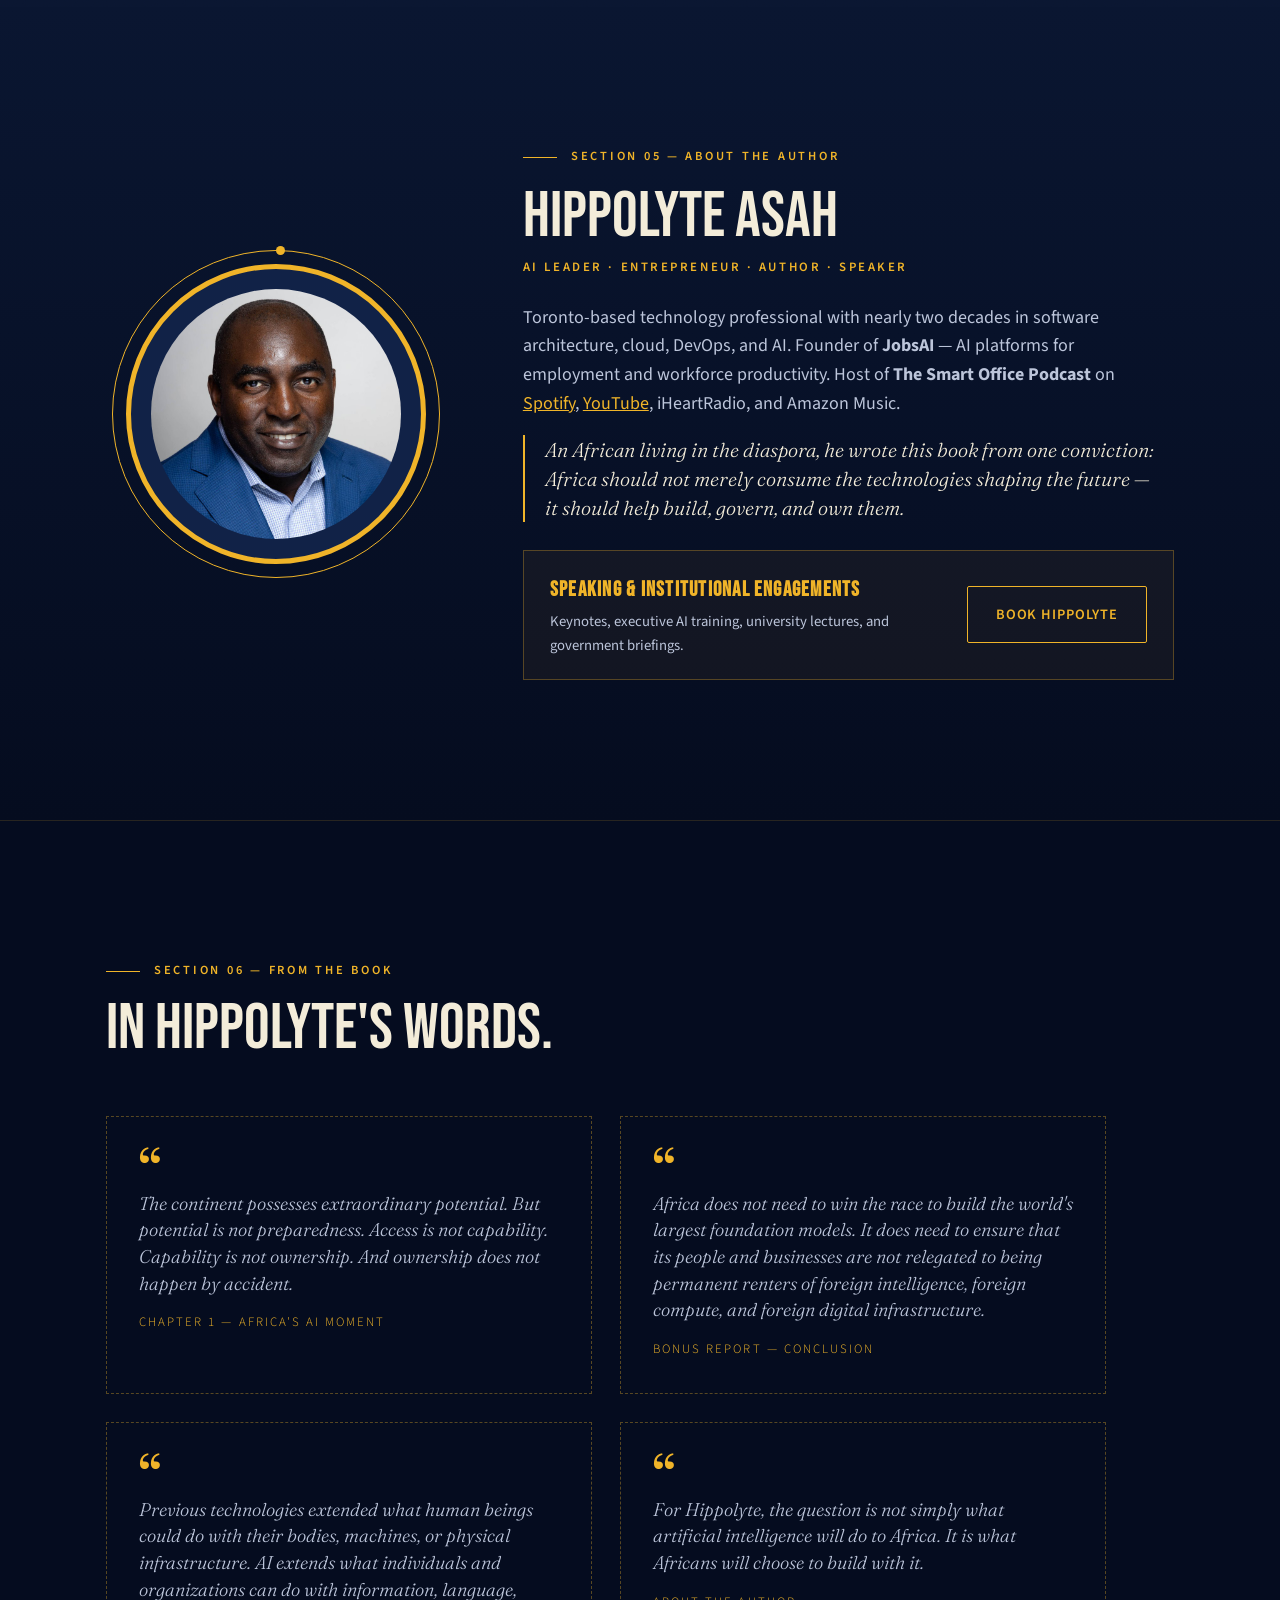
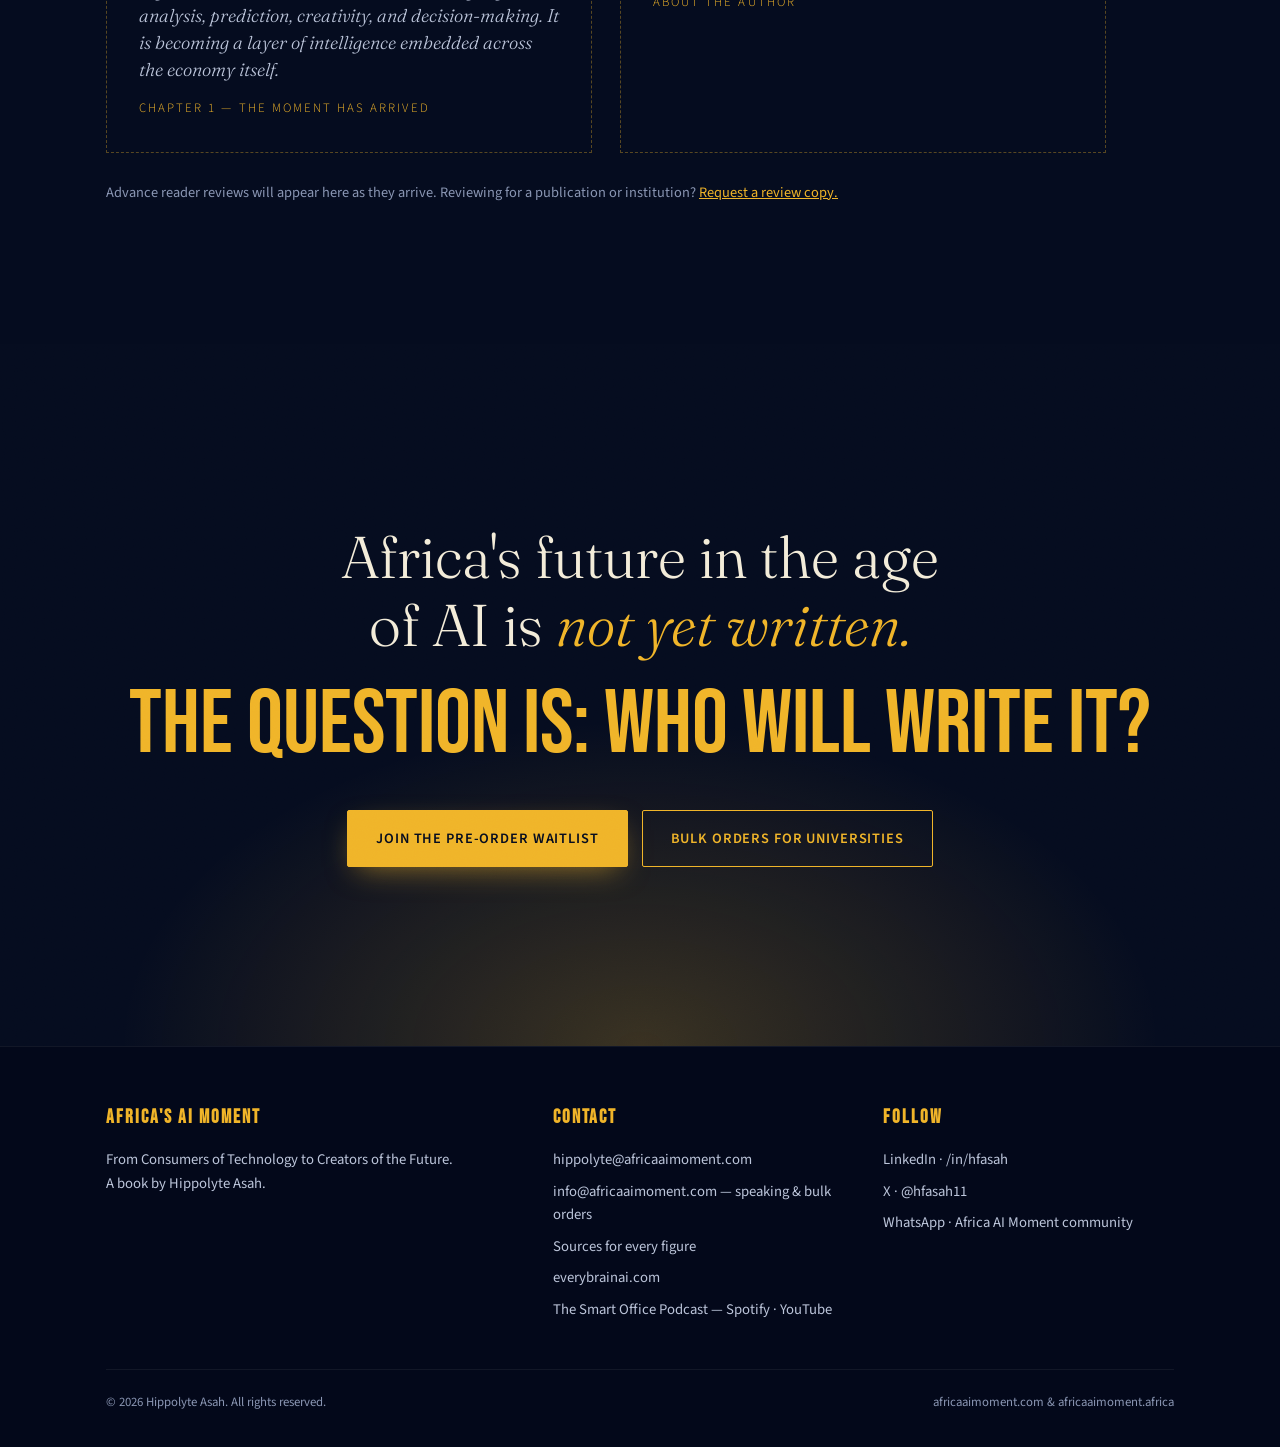
==== commit dcddf0fb: "Add a chapter-by-chapter section with a hook for each of the 20 chapters The site said 17 chapters; " ====
--- a/index.html
+++ b/index.html
@@ -331,8 +331,8 @@
 <!-- ================= TICKER ================= -->
 <div class="ticker" aria-hidden="true">
   <div>
-    <span>G7 AI preparedness 0.72</span><span>Sub-Saharan Africa 0.34</span><span>5,427 US data centers</span><span>$285.9B invested in 2025</span><span>17 chapters</span><span>The BUILD framework</span>
-    <span>G7 AI preparedness 0.72</span><span>Sub-Saharan Africa 0.34</span><span>5,427 US data centers</span><span>$285.9B invested in 2025</span><span>17 chapters</span><span>The BUILD framework</span>
+    <span>G7 AI preparedness 0.72</span><span>Sub-Saharan Africa 0.34</span><span>5,427 US data centers</span><span>$285.9B invested in 2025</span><span>20 chapters</span><span>The BUILD framework</span>
+    <span>G7 AI preparedness 0.72</span><span>Sub-Saharan Africa 0.34</span><span>5,427 US data centers</span><span>$285.9B invested in 2025</span><span>20 chapters</span><span>The BUILD framework</span>
   </div>
 </div>
 
@@ -441,8 +441,170 @@
     </div>
 
     <div class="build-foot rv">
-      <div class="big-num">17<small>Chapters</small></div>
-      <p>From education to agriculture, AI sovereignty, jobs, and entrepreneurship — and what the diaspora can remit beyond money: knowledge, networks, and capital.</p>
+      <div class="big-num">20<small>Chapters</small></div>
+      <p>From education to agriculture, AI sovereignty, jobs, and entrepreneurship — and what the diaspora can remit beyond money: knowledge, networks, and capital. <a class="ch-jump" href="#chapters">See all 20 chapters →</a></p>
+    </div>
+  </div>
+</section>
+
+<!-- ================= CHAPTERS ================= -->
+<style>
+  .chapters{background:linear-gradient(180deg,var(--navy-800),var(--navy-900))}
+  .ch-part{margin-top:64px}
+  .ch-part:first-of-type{margin-top:0}
+  .ch-part-head{display:flex;align-items:baseline;gap:18px;border-bottom:1px solid rgba(240,180,41,.25);padding-bottom:12px;margin-bottom:22px}
+  .ch-part-head .pn{font-family:var(--display);color:var(--gold);font-size:1.1rem;letter-spacing:.14em}
+  .ch-part-head h3{font-family:var(--display);font-size:clamp(1.5rem,2.6vw,2rem);letter-spacing:.04em;font-weight:400;line-height:1}
+  .ch-grid{display:grid;grid-template-columns:repeat(auto-fit,minmax(300px,1fr));gap:14px}
+  .ch{background:var(--navy-800);border:1px solid rgba(240,180,41,.16);border-top:2px solid var(--gold-dim);padding:30px 28px 32px;position:relative;transition:background .3s,border-color .3s}
+  .ch:hover{background:var(--navy-700);border-top-color:var(--gold)}
+  .ch .cn{font-family:var(--display);font-size:.95rem;letter-spacing:.2em;color:var(--ink-faint)}
+  .ch h4{font-family:var(--display);font-weight:400;font-size:1.65rem;line-height:1.02;letter-spacing:.02em;margin:6px 0 16px;color:var(--ink)}
+  .ch .hook{font-family:var(--serif);font-style:italic;font-weight:300;font-size:1.22rem;line-height:1.35;color:var(--gold-soft);margin-bottom:12px}
+  .ch .tease{font-size:.98rem;line-height:1.55;color:var(--ink-muted)}
+  .ch-more{display:none}
+  .chapters.open .ch-more{display:block}
+  .chapters.open .ch-reveal{display:none}
+  .ch-reveal{text-align:center;margin-top:44px;position:relative}
+  .ch-reveal::before{content:"";position:absolute;left:0;right:0;bottom:100%;height:120px;margin-bottom:44px;background:linear-gradient(180deg,transparent,var(--navy-900));pointer-events:none}
+  .ch-note{font-size:.85rem;color:var(--ink-faint);font-style:italic;text-align:center;margin-top:40px}
+  .ch-jump{color:var(--gold);font-weight:600;text-decoration:none;white-space:nowrap}
+  .ch-jump:hover{text-decoration:underline}
+  .ch-cta{margin-top:72px;text-align:center;border-top:1px solid rgba(240,180,41,.25);padding-top:56px}
+  .ch-cta p{font-family:var(--serif);font-weight:300;font-size:clamp(1.4rem,2.6vw,2rem);line-height:1.3;max-width:760px;margin:0 auto 28px;text-wrap:balance}
+  .ch-cta p em{color:var(--gold-soft)}
+  @media (max-width:420px){.ch-grid{grid-template-columns:1fr}.ch{padding:26px 22px}}
+</style>
+
+<section class="sec chapters" id="chapters">
+  <div class="wrap">
+    <div class="sec-head rv">
+      <div class="eyebrow">Section 03 — The chapters</div>
+      <h2>What's inside.</h2>
+      <p>Nine parts. Twenty chapters. Each one starts with a question most people aren't asking yet.</p>
+    </div>
+
+    <div class="ch-part rv">
+      <div class="ch-part-head"><span class="pn">Part I</span><h3>The Moment</h3></div>
+      <div class="ch-grid">
+        <article class="ch"><span class="cn">Chapter 01</span><h4>Africa's AI Moment</h4>
+          <p class="hook">Africa took part in every technological revolution, but only after the big decisions had been made elsewhere.</p>
+          <p class="tease">The machines, the patents, the platforms and the standards were all built somewhere else, and Africans became customers. Why AI is different, and why the window to change that won't stay open.</p></article>
+        <article class="ch"><span class="cn">Chapter 02</span><h4>From Consumers to Creators</h4>
+          <p class="hook">Every morning, millions of Africans go to work inside an economy someone else owns.</p>
+          <p class="tease">Google in Nairobi, WhatsApp in Lagos, Teams in Johannesburg. Access isn't capability, capability isn't ownership, and ownership isn't influence. This chapter follows the money to see who keeps the value.</p></article>
+      </div>
+    </div>
+
+    <div class="ch-part rv">
+      <div class="ch-part-head"><span class="pn">Part II</span><h3>Africa's Greatest Resource</h3></div>
+      <div class="ch-grid">
+        <article class="ch"><span class="cn">Chapter 03</span><h4>Africa's Greatest Advantage: Its People</h4>
+          <p class="hook">Not oil. Not cobalt. Not lithium. Africa's most valuable AI-age resource isn't in the ground.</p>
+          <p class="tease">A young population isn't automatically an advantage, and plenty of young countries struggle. This chapter shows what turns a young population into real economic power.</p></article>
+        <article class="ch"><span class="cn">Chapter 04</span><h4>Africa's Diaspora: The Continent's Global AI Network</h4>
+          <p class="hook">The diaspora sent about $54 billion home to Sub-Saharan Africa in 2023. That may be the least valuable thing it sends.</p>
+          <p class="tease">Engineers, researchers, investors and executives work inside the world's most advanced institutions. What else could flow through the global African network if money weren't the only thing anyone asked for?</p></article>
+      </div>
+    </div>
+
+    <div class="ch-part rv">
+      <div class="ch-part-head"><span class="pn">Part III</span><h3>Preparing Africans for the AI Economy</h3></div>
+      <div class="ch-grid">
+        <article class="ch"><span class="cn">Chapter 05</span><h4>Education in the Age of AI</h4>
+          <p class="hook">Almost nine in ten children in Sub-Saharan Africa can't read a simple text by age ten. A chatbot won't fix that.</p>
+          <p class="tease">Why education is AI infrastructure, and how Africa can repair its foundations and prepare for what's coming at the same time, because they are the same project.</p></article>
+        <article class="ch"><span class="cn">Chapter 06</span><h4>The Future of Work in Africa</h4>
+          <p class="hook">"Will AI take my job?" is the wrong question.</p>
+          <p class="tease">Up to 12 million young Africans enter the labour market every year, and only about 3 million formal wage jobs are created. AI arrived in the middle of a jobs crisis. Here are the questions that actually matter, and the new social contract they point to.</p></article>
+      </div>
+    </div>
+
+    <div class="ch-part ch-more rv">
+      <div class="ch-part-head"><span class="pn">Part IV</span><h3>Using AI to Solve African Problems</h3></div>
+      <div class="ch-grid">
+        <article class="ch"><span class="cn">Chapter 07</span><h4>AI and African Healthcare</h4>
+          <p class="hook">One nurse. No specialist. A pregnant woman who has travelled for hours. What should AI do here, and what must it never do?</p>
+          <p class="tease">The case for AI that extends care without replacing it, and why Africa should never accept second-class medicine just because it comes from a machine.</p></article>
+        <article class="ch"><span class="cn">Chapter 08</span><h4>Feeding Africa: AI, Agriculture and the Food System</h4>
+          <p class="hook">A farmer photographs a sick leaf. The AI answers: "I'm not sure yet."</p>
+          <p class="tease">Why an AI that admits doubt may be worth more to an African farmer than one that always has an answer. The farmer still makes the decision, but no longer makes it alone.</p></article>
+        <article class="ch"><span class="cn">Chapter 09</span><h4>The AI-Powered African Entrepreneur</h4>
+          <p class="hook">AI makes it easier than ever to look like a company. It doesn't make it any easier to become one.</p>
+          <p class="tease">A founder in Accra builds in days what used to take months and a team of seven. One question still stands between her and a real business, and no AI can answer it for her.</p></article>
+        <article class="ch"><span class="cn">Chapter 10</span><h4>Building Africa's Industries of the Future</h4>
+          <p class="hook">Africa doesn't need an AI industry. It needs something much bigger.</p>
+          <p class="tease">One successful startup isn't an industry. This chapter covers the industries Africa could build, own and export now that intelligent technology makes them possible.</p></article>
+      </div>
+    </div>
+
+    <div class="ch-part ch-more rv">
+      <div class="ch-part-head"><span class="pn">Part V</span><h3>Reinventing the African State</h3></div>
+      <div class="ch-grid">
+        <article class="ch"><span class="cn">Chapter 11</span><h4>AI and the African State</h4>
+          <p class="hook">"Come back next week." The hidden tax every African citizen pays.</p>
+          <p class="tease">Some costs are imposed not by law but by dysfunction. Africa doesn't need smarter bureaucracy. It needs much less of it, and that changes how governments should use AI.</p></article>
+        <article class="ch"><span class="cn">Chapter 12</span><h4>Can AI Help Africans Trust Government Again?</h4>
+          <p class="hook">Only 37% of Africans trust their parliament. Trust was lost one missing document at a time. Can it be rebuilt the same way?</p>
+          <p class="tease">Corruption is designed to hide, but it leaves patterns, and AI can find them. There's a catch, though: a surveillance state can issue excellent passports. Democracy, power and accountability in the age of AI.</p></article>
+      </div>
+    </div>
+
+    <div class="ch-part ch-more rv">
+      <div class="ch-part-head"><span class="pn">Part VI</span><h3>Africa's Digital Independence</h3></div>
+      <div class="ch-grid">
+        <article class="ch"><span class="cn">Chapter 13</span><h4>An AI That Speaks Africa</h4>
+          <p class="hook">Why should Africans have to translate themselves before a machine will listen?</p>
+          <p class="tease">Yoruba, Hausa, Kiswahili, Wolof, Pidgin. Today, intelligence comes with a language requirement. This chapter argues that language is infrastructure, and that Africa should refuse to accept the gap.</p></article>
+        <article class="ch"><span class="cn">Chapter 14</span><h4>Data, Compute and Africa's Digital Infrastructure</h4>
+          <p class="hook">AI feels invisible. What sits underneath it is very real, and someone owns it.</p>
+          <p class="tease">Power, cooling, chips, cables and data centres. Who powers, stores and controls the AI economy, and which parts Africans must be able to run, govern and own.</p></article>
+        <article class="ch"><span class="cn">Chapter 15</span><h4>AI Sovereignty: Who Controls Africa's Digital Future?</h4>
+          <p class="hook">A tech giant offers an African government cloud, AI, jobs and investment. What should it ask before signing?</p>
+          <p class="tease">Who holds the encryption keys? Who owns what gets built from African data? What happens when the contract ends? And how much capability is left in Africa ten years later?</p></article>
+      </div>
+    </div>
+
+    <div class="ch-part ch-more rv">
+      <div class="ch-part-head"><span class="pn">Part VII</span><h3>Building Responsible African AI</h3></div>
+      <div class="ch-grid">
+        <article class="ch"><span class="cn">Chapter 16</span><h4>Ethics, Bias and the African Perspective</h4>
+          <p class="hook">Her application was rejected in minutes. No human ever read it.</p>
+          <p class="tease">The author has seen screening tools that would never rank a graduate of a Nigerian or Cameroonian university first, whatever that person could actually do. So who decides what's fair when machines judge human lives?</p></article>
+        <article class="ch"><span class="cn">Chapter 17</span><h4>Africa's AI Rules: Regulation Without Killing Innovation</h4>
+          <p class="hook">A badly written AI law can hand Big Tech the market.</p>
+          <p class="tease">A six-person startup can't afford a year of audits and lawyers, but a multinational can. How Africa can protect its people and still leave its own builders room to build.</p></article>
+      </div>
+    </div>
+
+    <div class="ch-part ch-more rv">
+      <div class="ch-part-head"><span class="pn">Part VIII</span><h3>Building the Ecosystem</h3></div>
+      <div class="ch-grid">
+        <article class="ch"><span class="cn">Chapter 18</span><h4>Building Africa's AI Ecosystem</h4>
+          <p class="hook">Africa doesn't lack talent. It lacks the connections between the people who have it.</p>
+          <p class="tease">A gifted student leaves. A good paper never becomes a product. A startup wins every competition and still dies. This chapter explains the flywheel that turns scattered talent into capability across the continent.</p></article>
+        <article class="ch"><span class="cn">Chapter 19</span><h4>Where Are Africa's AI Giants?</h4>
+          <p class="hook">Where is Africa's Google? Its OpenAI? Its NVIDIA?</p>
+          <p class="tease">"Africa failed" is too simple an answer. From InstaDeep in Tunis to what comes next: what it would take for an African company to become so useful the world can't replace it.</p></article>
+      </div>
+    </div>
+
+    <div class="ch-part ch-more rv">
+      <div class="ch-part-head"><span class="pn">Part IX</span><h3>The Future We Can Build</h3></div>
+      <div class="ch-grid">
+        <article class="ch"><span class="cn">Chapter 20</span><h4>Africa 2040: The Future We Can Build</h4>
+          <p class="hook">Imagine Africa in 2040.</p>
+          <p class="tease">A classroom in Bamenda. A cassava farm. A rural clinic. A woman registering a company without a single photocopy. Not a fantasy, but a picture of what has to be built, starting now, for it to come true.</p></article>
+      </div>
+    </div>
+
+    <div class="ch-reveal"><button class="btn btn-ghost" type="button" id="ch-show" aria-controls="chapters" aria-expanded="false">Show all 20 chapters</button></div>
+
+    <p class="ch-note">Chapter titles are from the production manuscript and may change slightly in the published edition.</p>
+
+    <div class="ch-cta rv">
+      <p>Twenty chapters. One question: <em>will Africa own its AI future, or rent it?</em></p>
+      <a class="btn btn-gold" href="#signup">Join the pre-order waitlist</a>
     </div>
   </div>
 </section>
@@ -451,7 +613,7 @@
 <section class="sec who grain" id="who">
   <div class="wrap">
     <div class="sec-head rv">
-      <div class="eyebrow">Section 03 — Who it's for</div>
+      <div class="eyebrow">Section 04 — Who it's for</div>
       <h2>Written for the people<br>who will decide.</h2>
     </div>
     <ul class="who-list rv">
@@ -475,7 +637,7 @@
       <img class="ph" src="assets/hippolyte.jpg" alt="Hippolyte Asah" onerror="this.outerHTML='<div class=ph>Author photo<br>assets/hippolyte.jpg</div>'">
     </div>
     <div class="rv">
-      <div class="eyebrow">Section 04 — About the author</div>
+      <div class="eyebrow">Section 05 — About the author</div>
       <h2>Hippolyte Asah</h2>
       <div class="roles">AI Leader · Entrepreneur · Author · Speaker</div>
       <p>Toronto-based technology professional with nearly two decades in software architecture, cloud, DevOps, and AI. Founder of <b>JobsAI</b> — AI platforms for employment and workforce productivity. Host of <b>The Smart Office Podcast</b> on <a href="https://open.spotify.com/show/5Urq26CI3QoZdJLrBpBAS7" target="_blank" rel="noopener" style="color:var(--gold)">Spotify</a>, <a href="https://www.youtube.com/playlist?list=PLcG_z6LI9RHU7jJVFXTbo2oT1bbgvrEhc" target="_blank" rel="noopener" style="color:var(--gold)">YouTube</a>, iHeartRadio, and Amazon Music.</p>
@@ -495,7 +657,7 @@
 <section class="sec praise" id="praise">
   <div class="wrap">
     <div class="sec-head rv">
-      <div class="eyebrow">Section 05 — From the book</div>
+      <div class="eyebrow">Section 06 — From the book</div>
       <h2>In Hippolyte's words.</h2>
     </div>
     <div class="quotes rv">
@@ -610,7 +772,7 @@
       <div class="term-chart"><div class="t"><span>Readiness by pillar</span><span class="lg"><span><i style="background:var(--tg)"></i>${n}</span><span><i style="background:#dfe6f4"></i>G7 avg</span><span><i style="background:#5b7fb8"></i>Africa avg</span></span></div>
         ${bars('Overall','readiness')}${bars('Policy capacity','policy')}${bars('AI infrastructure','infra')}${bars('Governance','governance')}${bars('Development & diffusion','development')}${bars('Resilience','resilience')}</div>
       <div class="term-foot"><div class="note"><b>Source: Oxford Insights, Government AI Readiness Index 2025</b> (195 countries, 69 indicators, published Jan 2026) — <a href="https://oxfordinsights.com/ai-readiness/government-ai-readiness-index-2025/" target="_blank" rel="noopener" style="color:var(--tg)">oxfordinsights.com</a>. Pillar scores and global rank are Oxford's published figures ÷100; "AI readiness" is the equal-weighted mean of the six pillars (Oxford's overall uses undisclosed weights, so it may differ by a few points). 2024 rank from the 2024 edition (188 countries); methodology changed between editions, so compare ranks, not scores.${isG7?'':` Illustrative funding gap vs G7: ~$${c.gap.toFixed(1)}B (placeholder estimate, not a source figure).`}${c.imfAudit?' Book audit figure is the IMF AI Preparedness Index (a different index) from the Bonus Report.':''}</div>
-        <div style="display:flex;gap:10px;flex-wrap:wrap"><button class="share" data-share>Copy link</button><a class="btn btn-gold" href="#signup">See the full breakdown in Chapter 3 — Join Waitlist</a></div></div>`;
+        <div style="display:flex;gap:10px;flex-wrap:wrap"><button class="share" data-share>Copy link</button><a class="btn btn-gold" href="#signup">Get the full breakdown — Join Waitlist</a></div></div>`;
     requestAnimationFrame(()=>requestAnimationFrame(()=>main.querySelectorAll('.c-bar i').forEach(i=>i.style.width=i.dataset.w+'%')));
     renderList(q.value);
     if(push!==false) history.replaceState(null,'','#readiness/'+slug(n));
@@ -629,6 +791,10 @@
   // Scroll reveal
   const io = new IntersectionObserver(es => es.forEach(e => { if (e.isIntersecting) { e.target.classList.add('in-view'); io.unobserve(e.target); } }), { threshold: .15 });
   document.querySelectorAll('.rv').forEach(el => io.observe(el));
+  const chShow = document.getElementById('ch-show');
+  const openChapters = () => { document.getElementById('chapters').classList.add('open'); chShow.setAttribute('aria-expanded','true'); };
+  chShow.addEventListener('click', openChapters);
+  document.querySelectorAll('a[href="#chapters"]').forEach(a => a.addEventListener('click', openChapters));
 
   // Waitlist form. With a Kit (ConvertKit) form ID it POSTs to Kit; otherwise stores locally for demo.
   (function(){
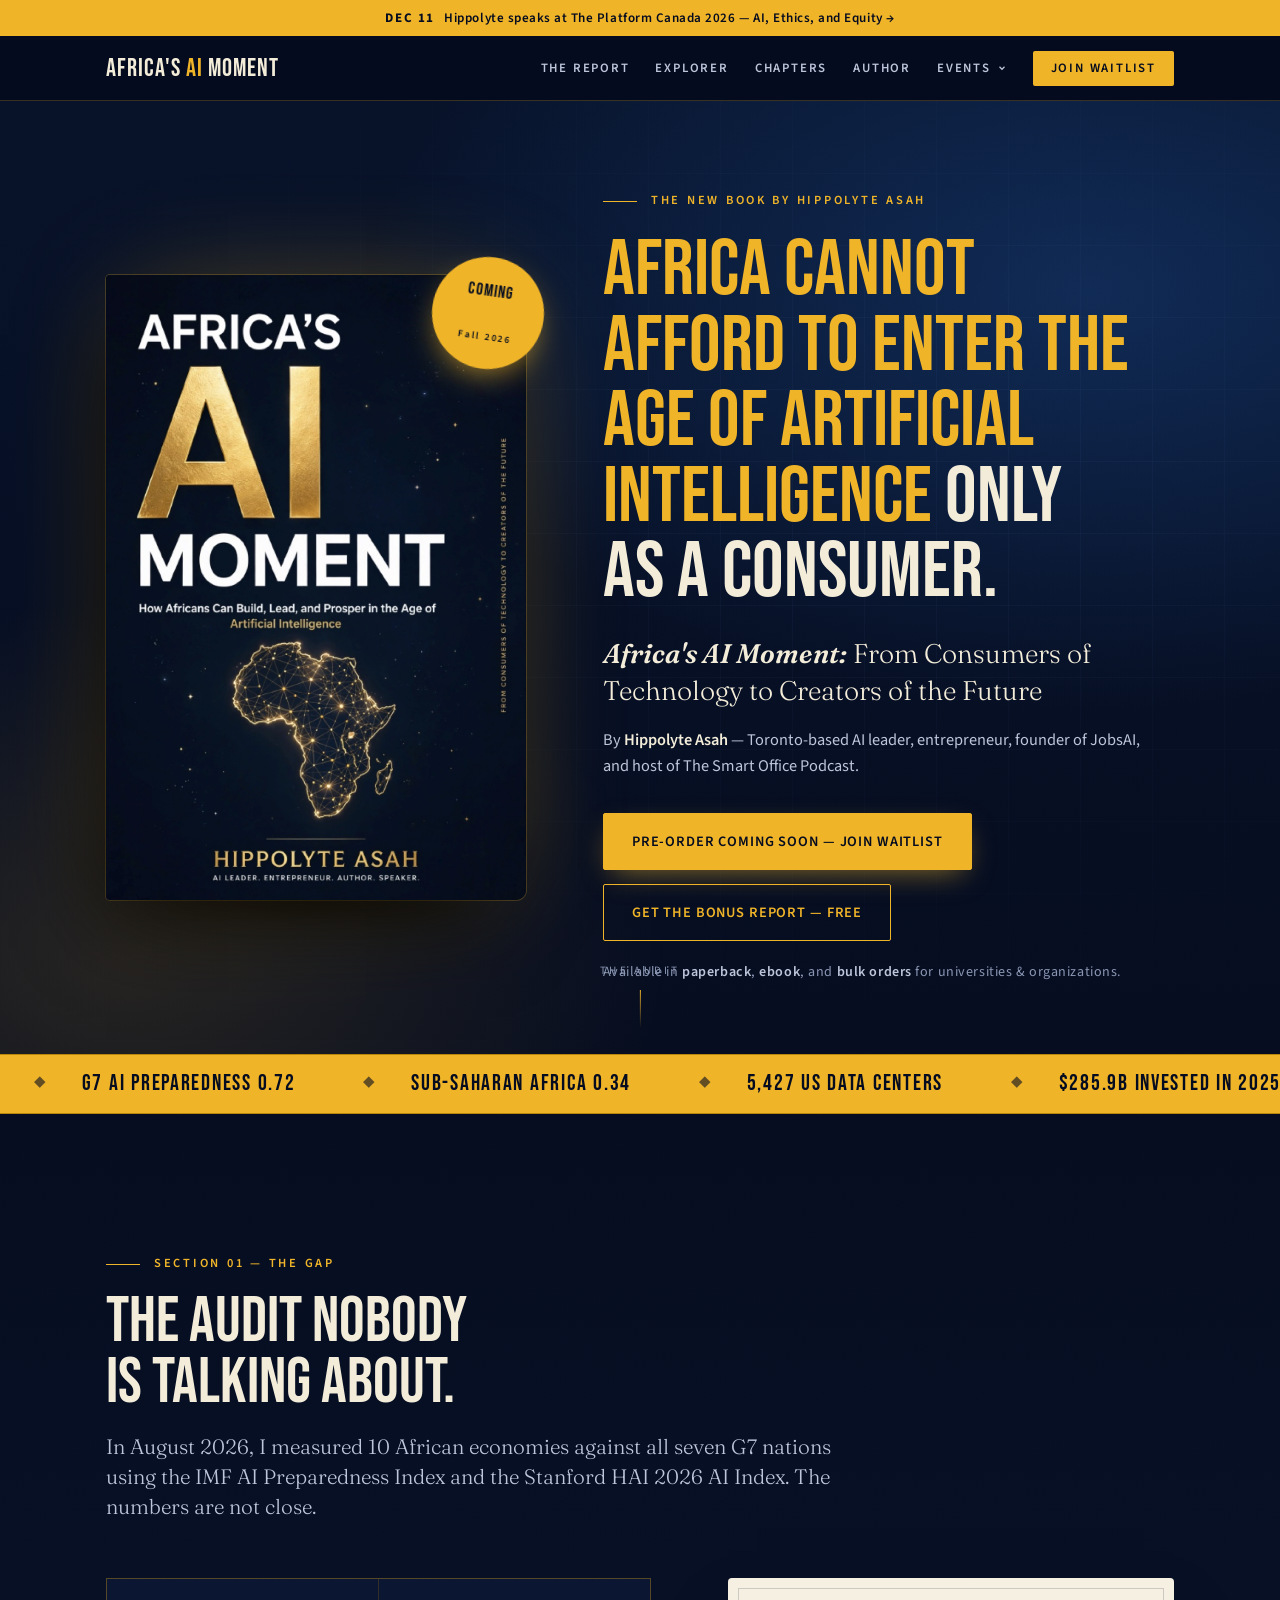
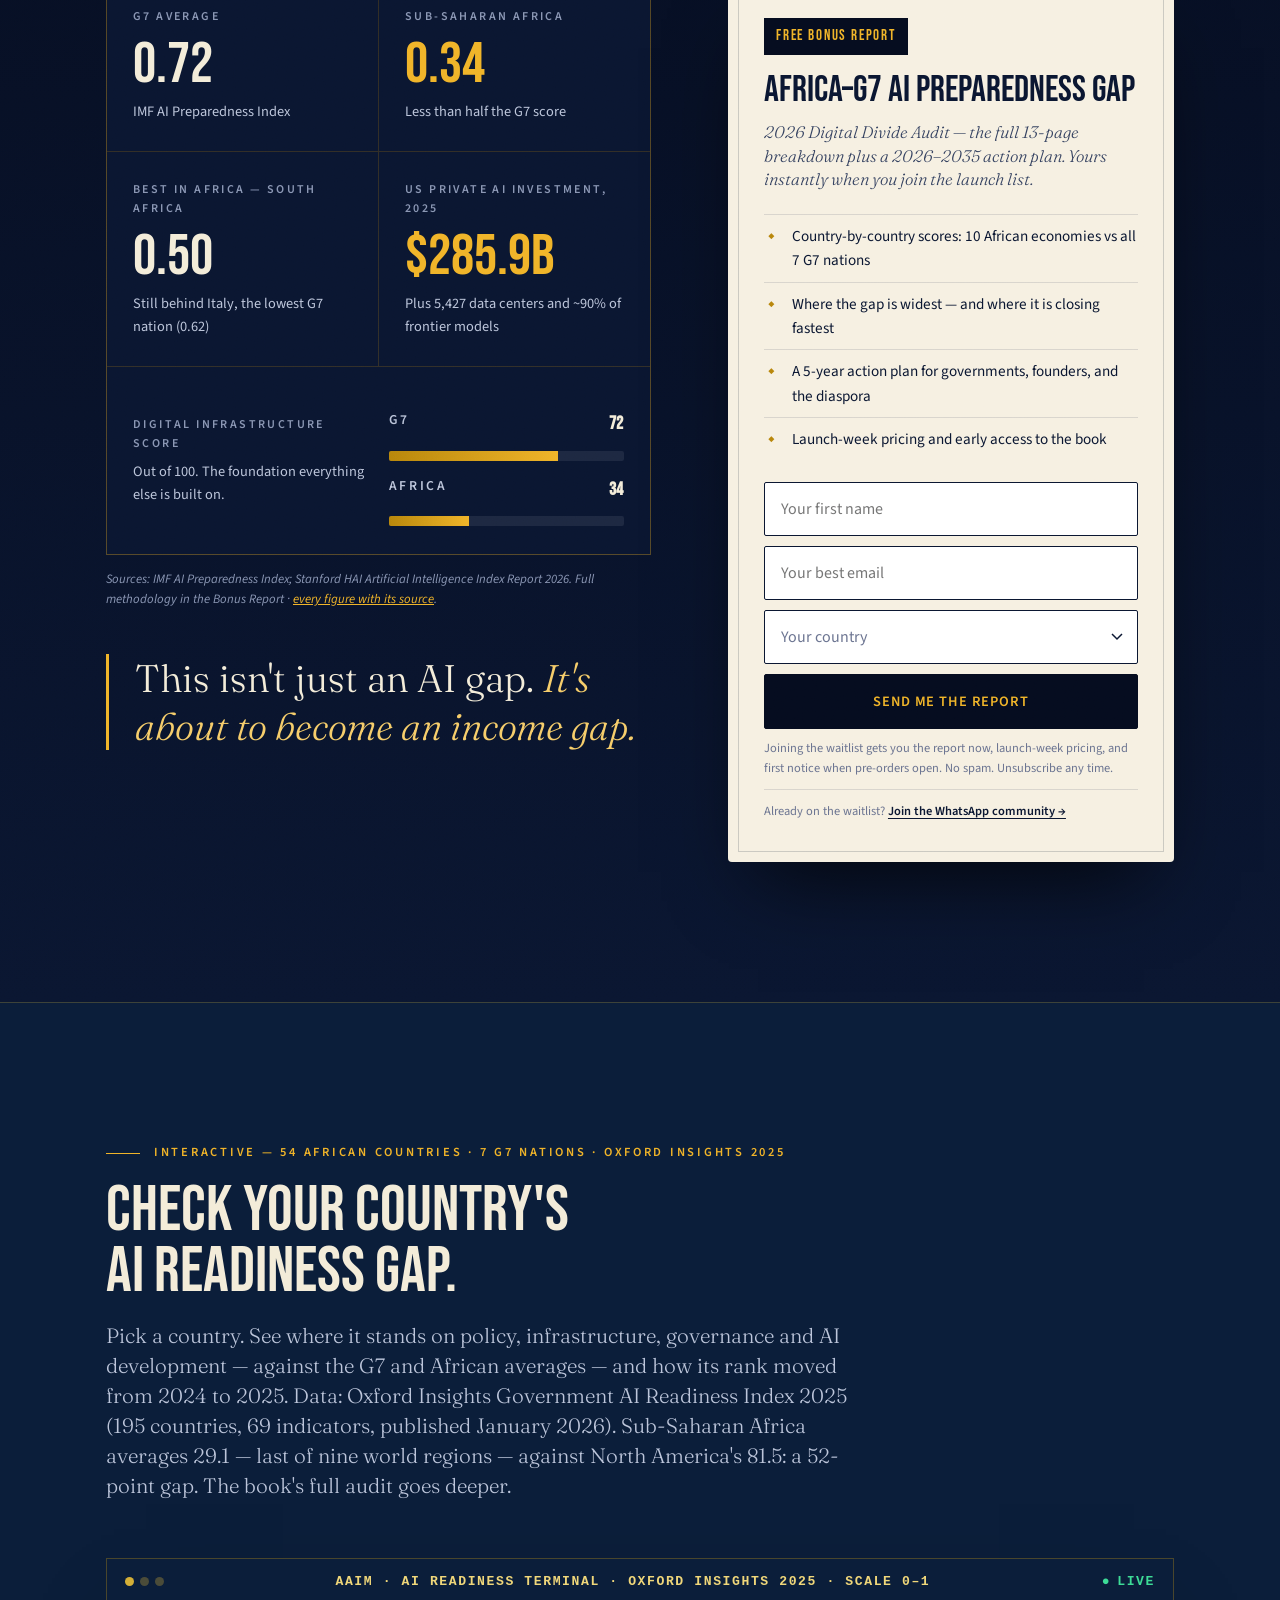
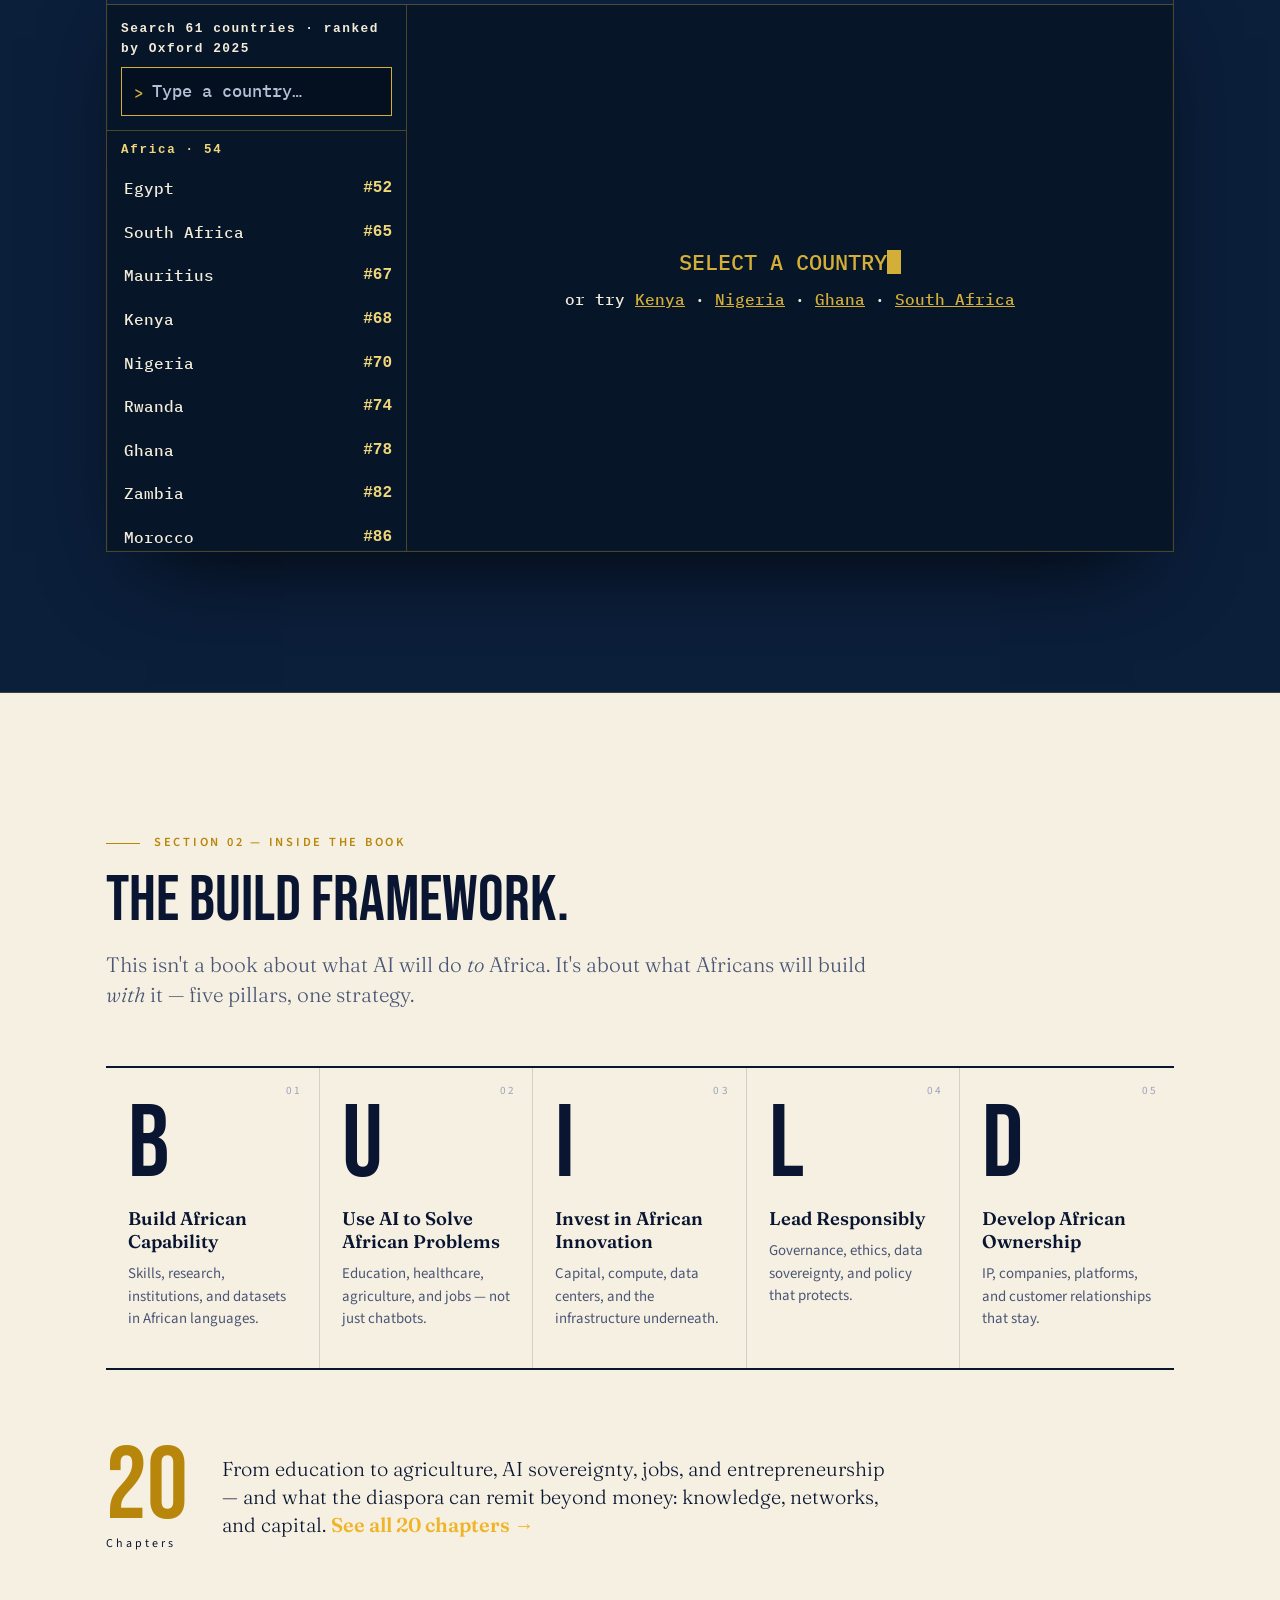
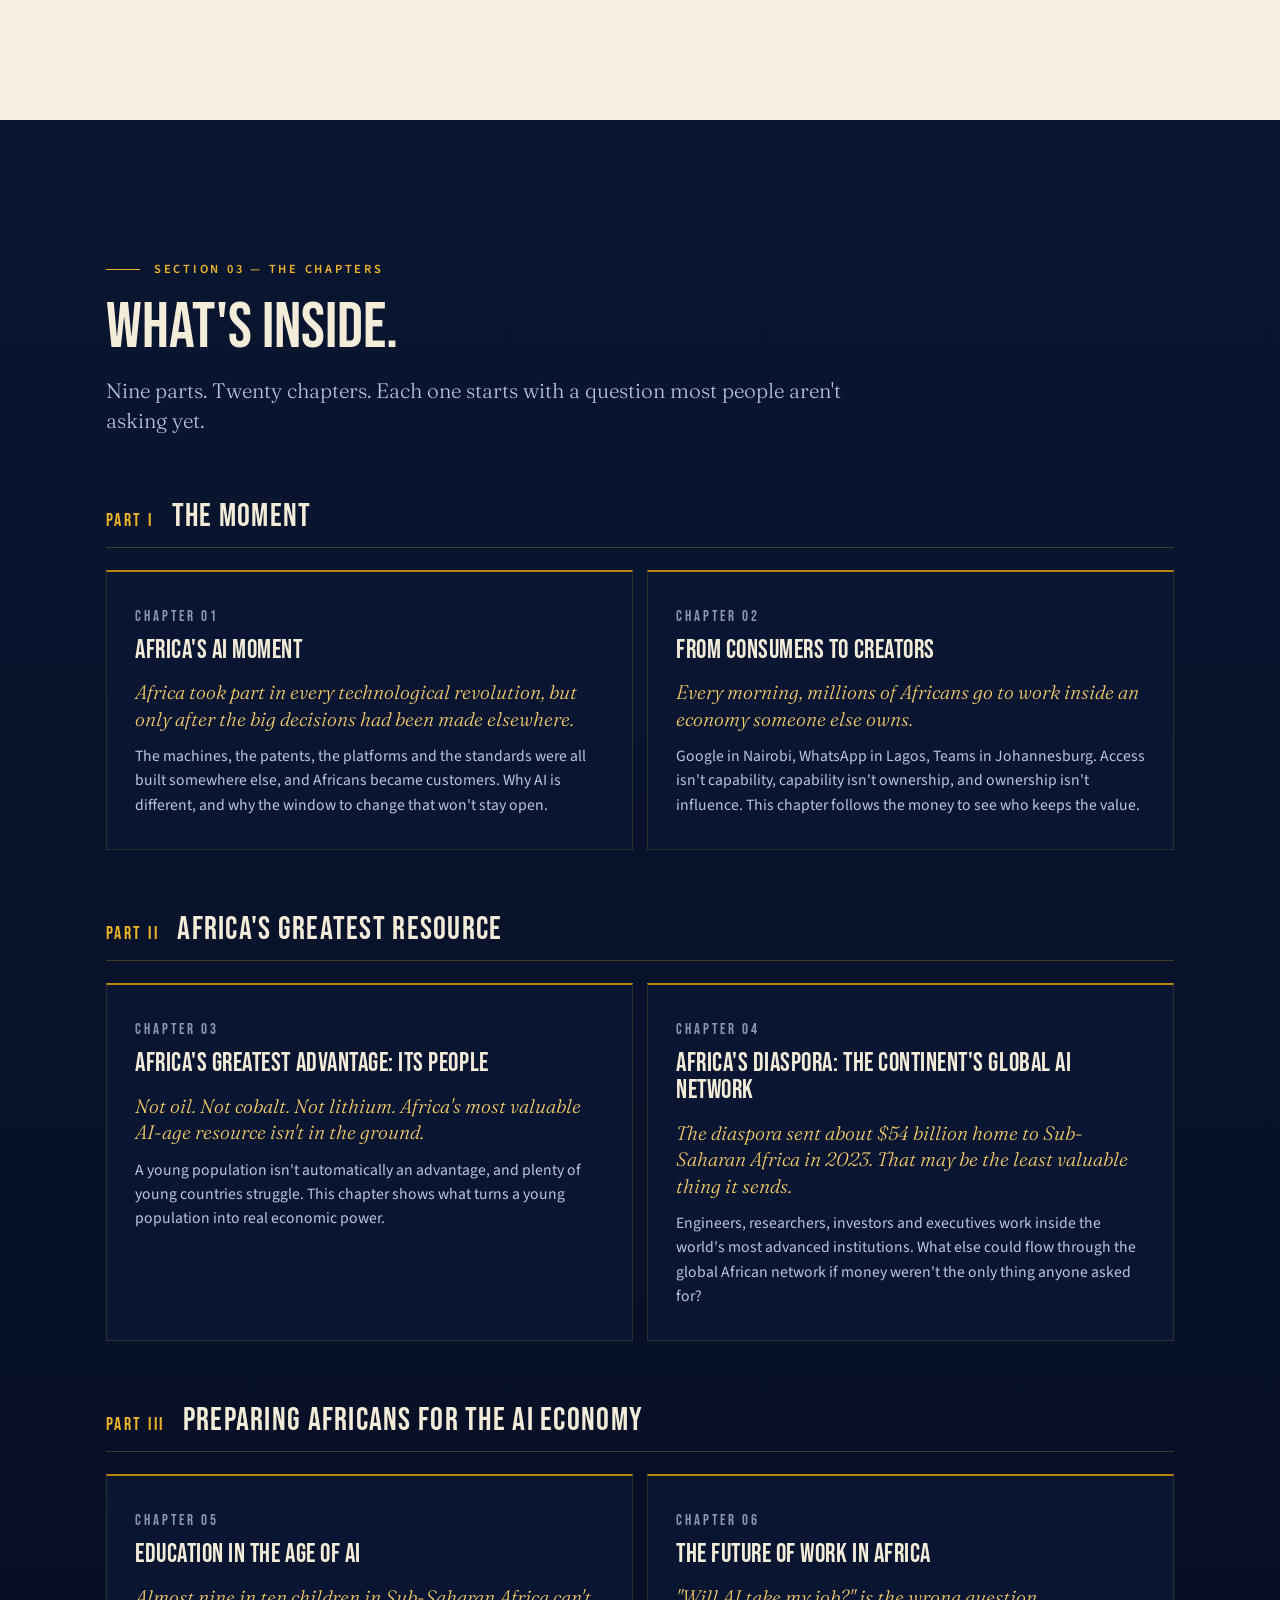
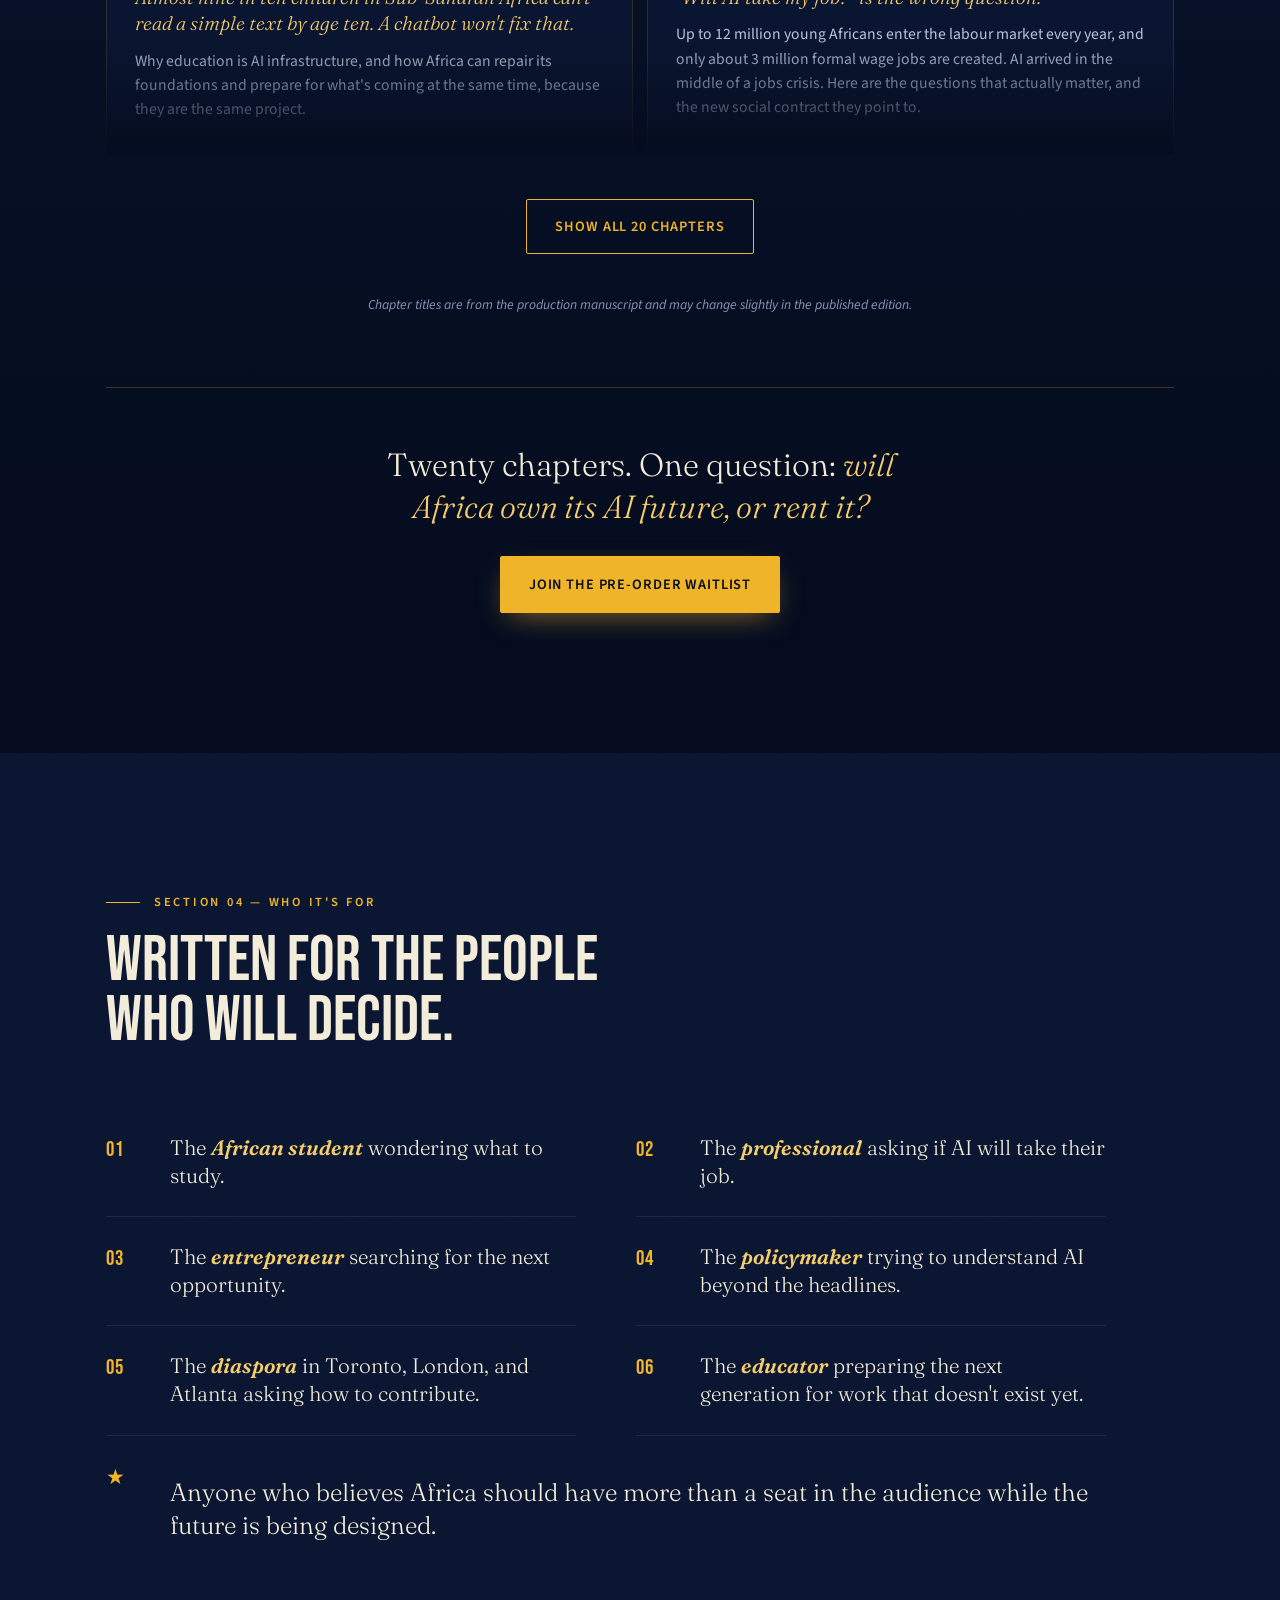
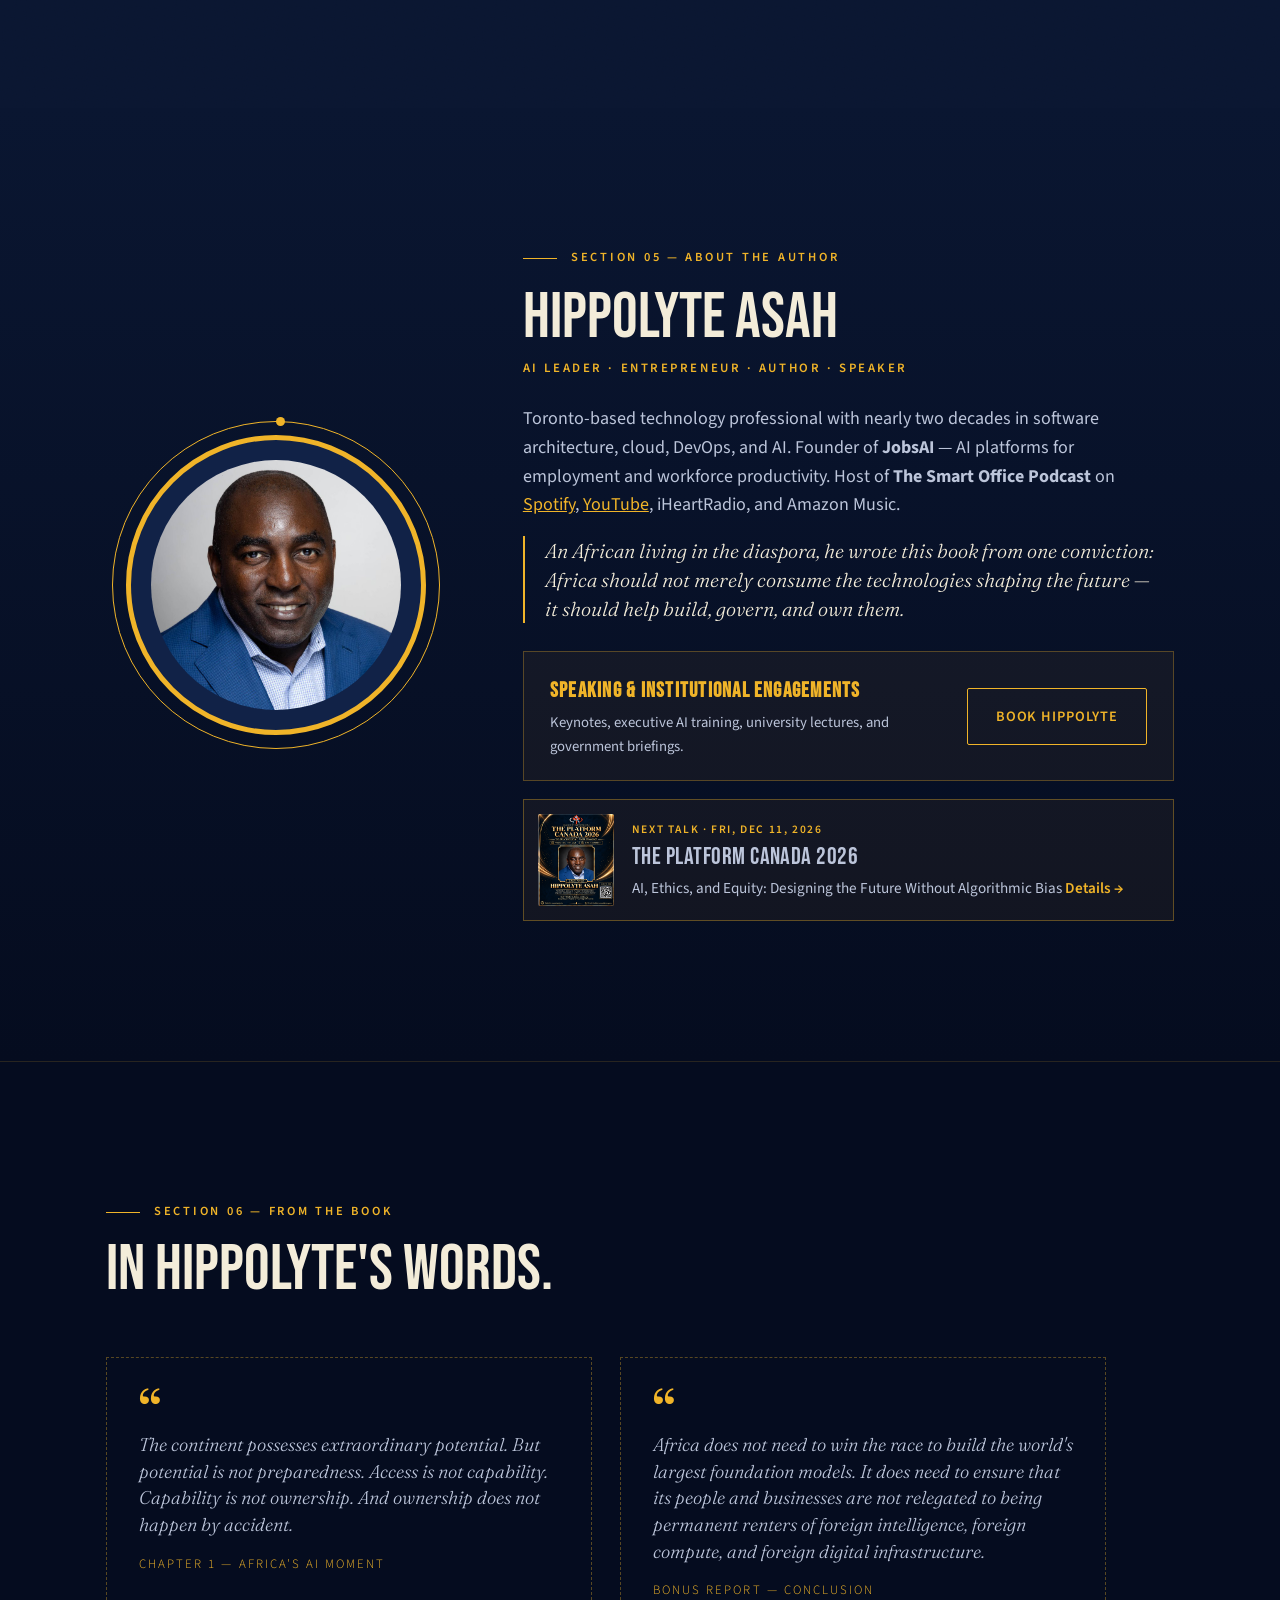
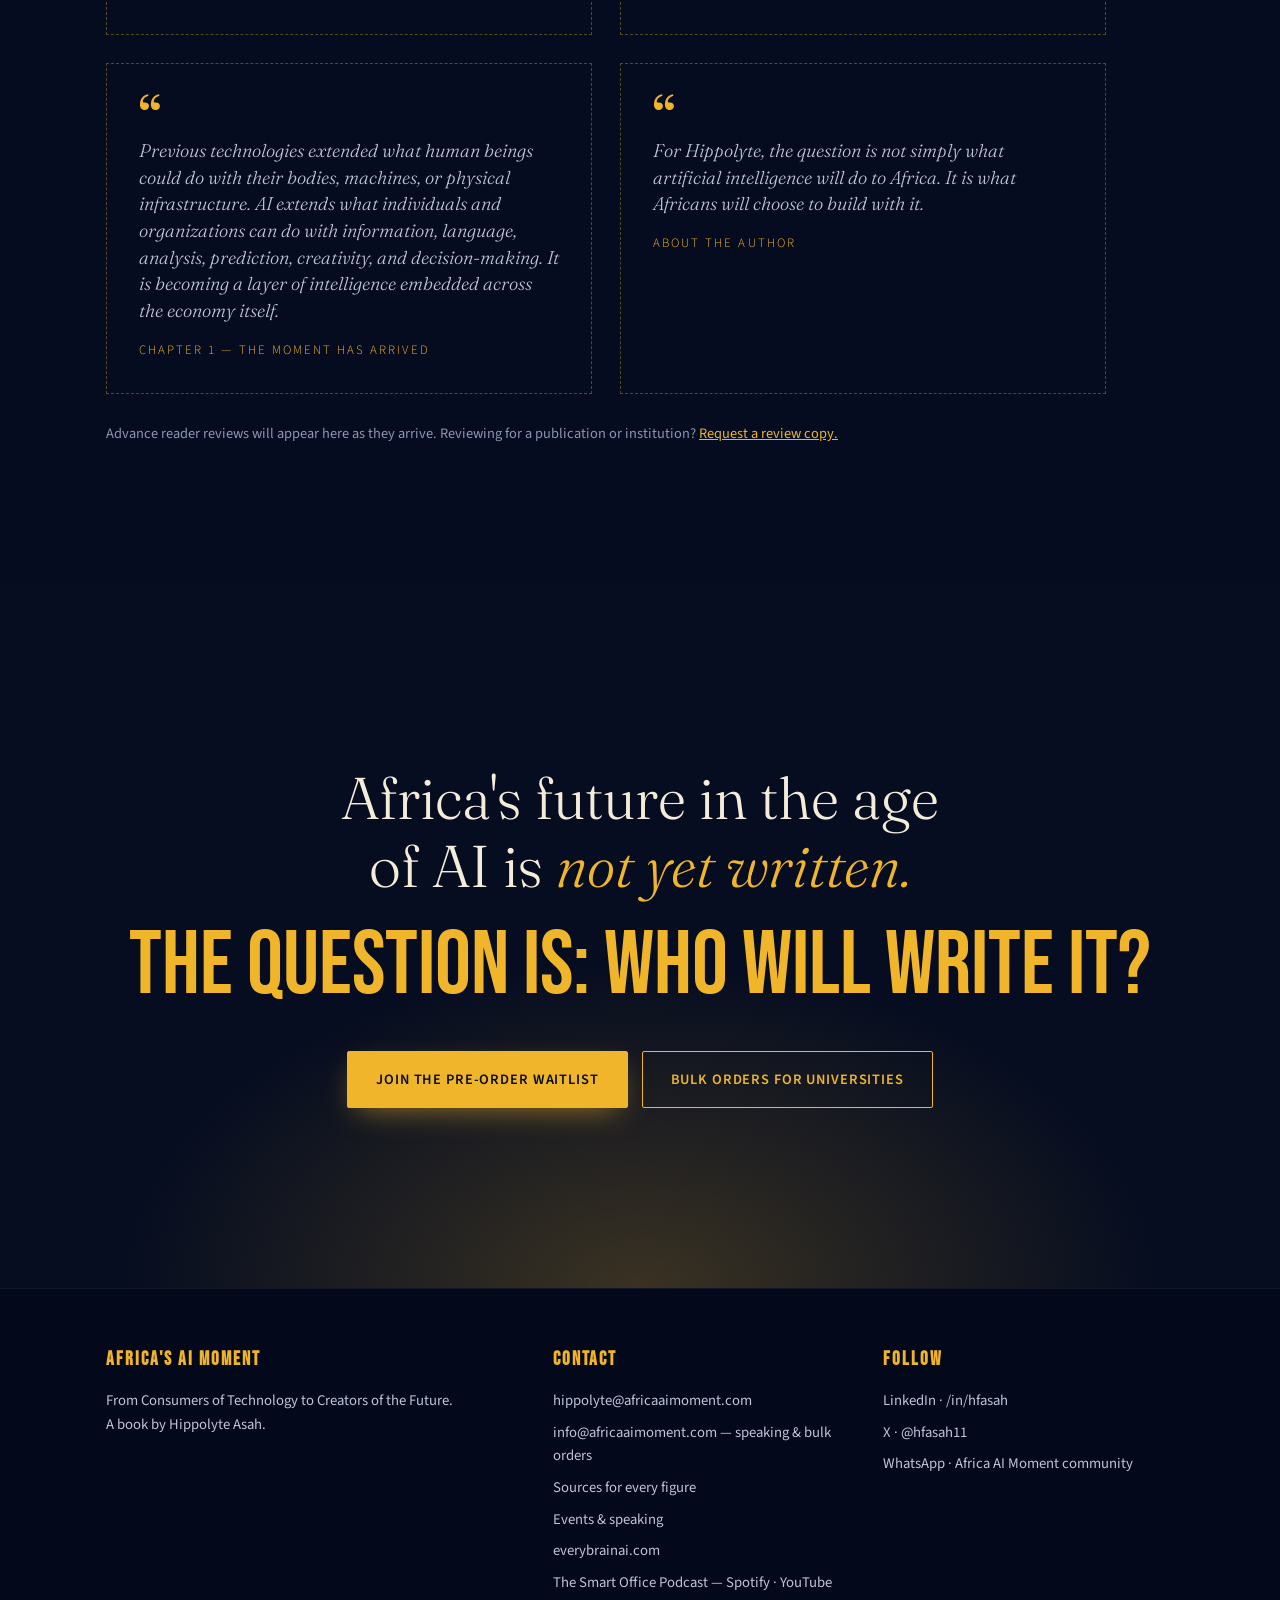
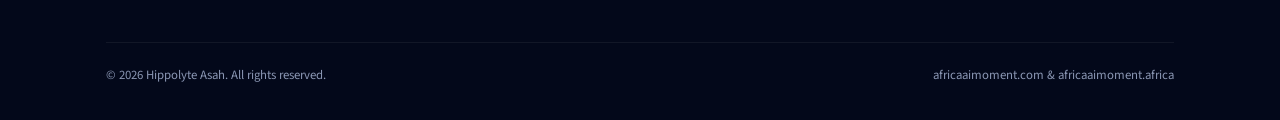
==== commit 2e34ce06: "Add a top menu with an Events dropdown, and a page for The Platform Canada 2026 talk The site had no" ====
--- a/index.html
+++ b/index.html
@@ -17,6 +17,7 @@
 <link rel="preconnect" href="https://fonts.googleapis.com">
 <link rel="preconnect" href="https://fonts.gstatic.com" crossorigin>
 <link href="https://fonts.googleapis.com/css2?family=Bebas+Neue&family=Fraunces:ital,opsz,wght@0,9..144,300;0,9..144,600;1,9..144,300&family=Source+Sans+3:wght@400;600&family=IBM+Plex+Mono:wght@400;500;600&display=swap" rel="stylesheet">
+<link rel="stylesheet" href="/assets/nav.css">
 <style>
   :root{
     --navy-900:#050c1f; --navy-800:#0a1631; --navy-700:#112247; --navy-600:#1a3160;
@@ -30,7 +31,7 @@
   }
   *{box-sizing:border-box;margin:0;padding:0}
   html{scroll-behavior:smooth;overflow-x:clip}
-  body{font-family:var(--sans);background:var(--navy-900);color:var(--ink);line-height:1.6;font-size:18px;-webkit-font-smoothing:antialiased;overflow-x:hidden}
+  body{font-family:var(--sans);background:var(--navy-900);color:var(--ink);line-height:1.6;font-size:18px;-webkit-font-smoothing:antialiased;overflow-x:clip}
   img{max-width:100%;height:auto;display:block}
   a{color:inherit}
   .wrap{max-width:var(--max);margin:0 auto;padding:0 clamp(20px,5vw,56px)}
@@ -270,6 +271,15 @@
   footer li{list-style:none;margin-bottom:8px}
   .copy{border-top:1px solid rgba(255,255,255,.06);padding-top:22px;display:flex;justify-content:space-between;flex-wrap:wrap;gap:10px;font-size:.8rem;color:var(--ink-faint)}
 
+  /* Next talk, under the speaking box */
+  .next-talk{display:flex;gap:18px;align-items:center;margin-top:18px;padding:14px;border:1px solid rgba(240,180,41,.35);background:rgba(240,180,41,.05);text-decoration:none;color:var(--ink);text-align:left;transition:background .2s}
+  .next-talk:hover{background:rgba(240,180,41,.12)}
+  .next-talk img{width:76px;flex-shrink:0;border-radius:2px}
+  .next-talk small{display:block;color:var(--gold);font-weight:600;letter-spacing:.14em;text-transform:uppercase;font-size:.72rem}
+  .next-talk b{display:block;font-family:var(--display);font-weight:400;font-size:1.5rem;letter-spacing:.02em;margin:2px 0}
+  .next-talk span{font-size:.95rem;color:var(--ink-muted);line-height:1.45}
+  .next-talk i{font-style:normal;color:var(--gold);font-weight:600;white-space:nowrap}
+
   /* Sticky mobile CTA */
   .sticky-cta{position:fixed;bottom:0;left:0;right:0;z-index:50;display:none;gap:8px;padding:10px 12px;background:rgba(5,12,31,.92);backdrop-filter:blur(10px);border-top:1px solid rgba(240,180,41,.3)}
   .sticky-cta .btn{flex:1;padding:13px 10px;font-size:.78rem}
@@ -304,6 +314,28 @@
 </style>
 </head>
 <body>
+
+<a class="announce" href="/events/the-platform-canada-2026"><b>Dec 11</b> Hippolyte speaks at The Platform Canada 2026 — AI, Ethics, and Equity →</a>
+<header class="topnav">
+  <div class="in">
+    <a class="brand" href="/">Africa's <span>AI</span> Moment</a>
+    <button class="burger" type="button" aria-label="Menu" aria-expanded="false"><svg width="24" height="24" viewBox="0 0 24 24" fill="none" stroke="currentColor" stroke-width="2" stroke-linecap="round"><path d="M3 6h18M3 12h18M3 18h18"/></svg></button>
+    <ul class="links">
+      <li><a href="/#report">The Report</a></li>
+      <li><a href="/#readiness">Explorer</a></li>
+      <li><a href="/#chapters">Chapters</a></li>
+      <li><a href="/#author">Author</a></li>
+      <li class="dd">
+        <button type="button" aria-haspopup="true" aria-expanded="false">Events <svg class="caret" viewBox="0 0 24 24" fill="none" stroke="currentColor" stroke-width="3"><path d="m6 9 6 6 6-6"/></svg></button>
+        <div class="menu"><ul>
+          <li><a href="/events/the-platform-canada-2026"><span class="t">The Platform Canada 2026</span><span class="s">Guest speaker · Fri, Dec 11 · 5 PM ET</span></a></li>
+          <li><a class="all" href="/events">All events</a></li>
+        </ul></div>
+      </li>
+      <li><a class="cta" href="/#signup">Join Waitlist</a></li>
+    </ul>
+  </div>
+</header>
 
 <!-- ================= HERO ================= -->
 <section class="hero grain" id="top">
@@ -649,6 +681,10 @@
         </div>
         <a class="btn btn-ghost" href="mailto:info@africaaimoment.com?subject=Speaking%20inquiry">Book Hippolyte</a>
       </div>
+      <a class="next-talk" href="/events/the-platform-canada-2026">
+        <img src="assets/events/the-platform-canada-2026.jpg" alt="" width="1157" height="1400" loading="lazy">
+        <span><small>Next talk · Fri, Dec 11, 2026</small><b>The Platform Canada 2026</b>AI, Ethics, and Equity: Designing the Future Without Algorithmic Bias <i>Details →</i></span>
+      </a>
     </div>
   </div>
 </section>
@@ -697,6 +733,7 @@
           <li><a href="mailto:hippolyte@africaaimoment.com">hippolyte@africaaimoment.com</a></li>
           <li><a href="mailto:info@africaaimoment.com">info@africaaimoment.com</a> — speaking &amp; bulk orders</li>
           <li><a href="/sources">Sources for every figure</a></li>
+          <li><a href="/events">Events &amp; speaking</a></li>
           <li><a href="https://www.everybrainai.com" target="_blank" rel="noopener">everybrainai.com</a></li>
           <li>The Smart Office Podcast — <a href="https://open.spotify.com/show/5Urq26CI3QoZdJLrBpBAS7" target="_blank" rel="noopener">Spotify</a> · <a href="https://www.youtube.com/playlist?list=PLcG_z6LI9RHU7jJVFXTbo2oT1bbgvrEhc" target="_blank" rel="noopener">YouTube</a></li>
         </ul>
@@ -818,5 +855,6 @@
     });
   })();
 </script>
+<script src="/assets/nav.js"></script>
 </body>
 </html>
--- a/assets/nav.css
+++ b/assets/nav.css
@@ -0,0 +1,36 @@
+/* Top bar shared by every page: the announcement strip, the menu, and the Events dropdown. */
+html{scroll-padding-top:76px}
+.announce{display:block;background:var(--gold,#f0b429);color:#050c1f;text-align:center;font:600 .82rem/1.4 'Source Sans 3','Helvetica Neue',Arial,sans-serif;letter-spacing:.04em;padding:9px 16px;text-decoration:none}
+.announce b{text-transform:uppercase;letter-spacing:.12em;margin-right:6px}
+.announce:hover{background:#f6cd6a}
+.topnav{position:sticky;top:0;z-index:60;background:rgba(5,12,31,.9);backdrop-filter:blur(10px);-webkit-backdrop-filter:blur(10px);border-bottom:1px solid rgba(240,180,41,.22);font-family:'Source Sans 3','Helvetica Neue',Arial,sans-serif}
+.topnav .in{max-width:1180px;margin:0 auto;padding:0 clamp(20px,5vw,56px);height:64px;display:flex;align-items:center;justify-content:space-between;gap:20px}
+.topnav .brand{font-family:'Bebas Neue',Impact,sans-serif;font-size:1.55rem;letter-spacing:.04em;color:#f3ecd9;text-decoration:none;white-space:nowrap}
+.topnav .brand span{color:#f0b429}
+.topnav .links{display:flex;align-items:center;gap:26px;list-style:none;margin:0;padding:0}
+.topnav .links>li>a,.topnav .links>li>button{color:#bcc5da;text-decoration:none;font-family:inherit;font-weight:600;font-size:.8rem;line-height:1;letter-spacing:.14em;text-transform:uppercase;background:none;border:0;cursor:pointer;display:flex;align-items:center;gap:6px;padding:8px 0}
+.topnav .links>li>a:hover,.topnav .links>li>button:hover,.topnav .links>li>a[aria-current]{color:#f0b429}
+.topnav .links .cta{background:#f0b429;color:#050c1f!important;padding:11px 18px!important;border-radius:2px}
+.topnav .links .cta:hover{background:#f6cd6a}
+.topnav .dd{position:relative}
+.topnav .dd .caret{width:10px;height:10px;transition:transform .2s}
+.topnav .menu{position:absolute;top:100%;left:50%;transform:translateX(-50%);padding-top:12px;min-width:300px;visibility:hidden;opacity:0;transition:opacity .15s}
+.topnav .dd:hover .menu,.topnav .dd:focus-within .menu,.topnav .dd.open .menu{visibility:visible;opacity:1}
+.topnav .dd:hover .caret,.topnav .dd.open .caret{transform:rotate(180deg)}
+.topnav .menu ul{list-style:none;margin:0;padding:8px;background:#0a1631;border:1px solid rgba(240,180,41,.35);box-shadow:0 30px 60px -20px rgba(0,0,0,.8)}
+.topnav .menu a{display:block;padding:10px 12px;text-decoration:none;color:#f3ecd9}
+.topnav .menu a:hover{background:rgba(240,180,41,.1)}
+.topnav .menu .t{display:block;font-weight:600;font-size:.98rem}
+.topnav .menu .s{display:block;font-size:.8rem;color:#8a96b3;margin-top:2px}
+.topnav .menu .all{color:#f0b429;font-size:.8rem;letter-spacing:.14em;text-transform:uppercase;font-weight:600;border-top:1px solid rgba(255,255,255,.07);margin-top:4px}
+.topnav .burger{display:none;background:none;border:0;color:#f3ecd9;cursor:pointer;padding:8px;margin-right:-8px}
+@media(max-width:900px){
+  .topnav .burger{display:block}
+  .topnav .links{display:none;position:absolute;top:64px;left:0;right:0;flex-direction:column;align-items:stretch;gap:0;background:#050c1f;border-bottom:1px solid rgba(240,180,41,.3);padding:6px clamp(20px,5vw,56px) 16px}
+  .topnav.open .links{display:flex}
+  .topnav .links>li>a,.topnav .links>li>button{padding:15px 0;border-bottom:1px solid rgba(255,255,255,.07);width:100%;font-size:.85rem}
+  .topnav .menu{position:static;transform:none;visibility:visible;opacity:1;padding:0;min-width:0;display:none}
+  .topnav .dd.open .menu{display:block}
+  .topnav .menu ul{background:none;border:0;box-shadow:none;padding:4px 0 8px 12px}
+  .topnav .links .cta{margin-top:14px;justify-content:center;border-bottom:0!important}
+}
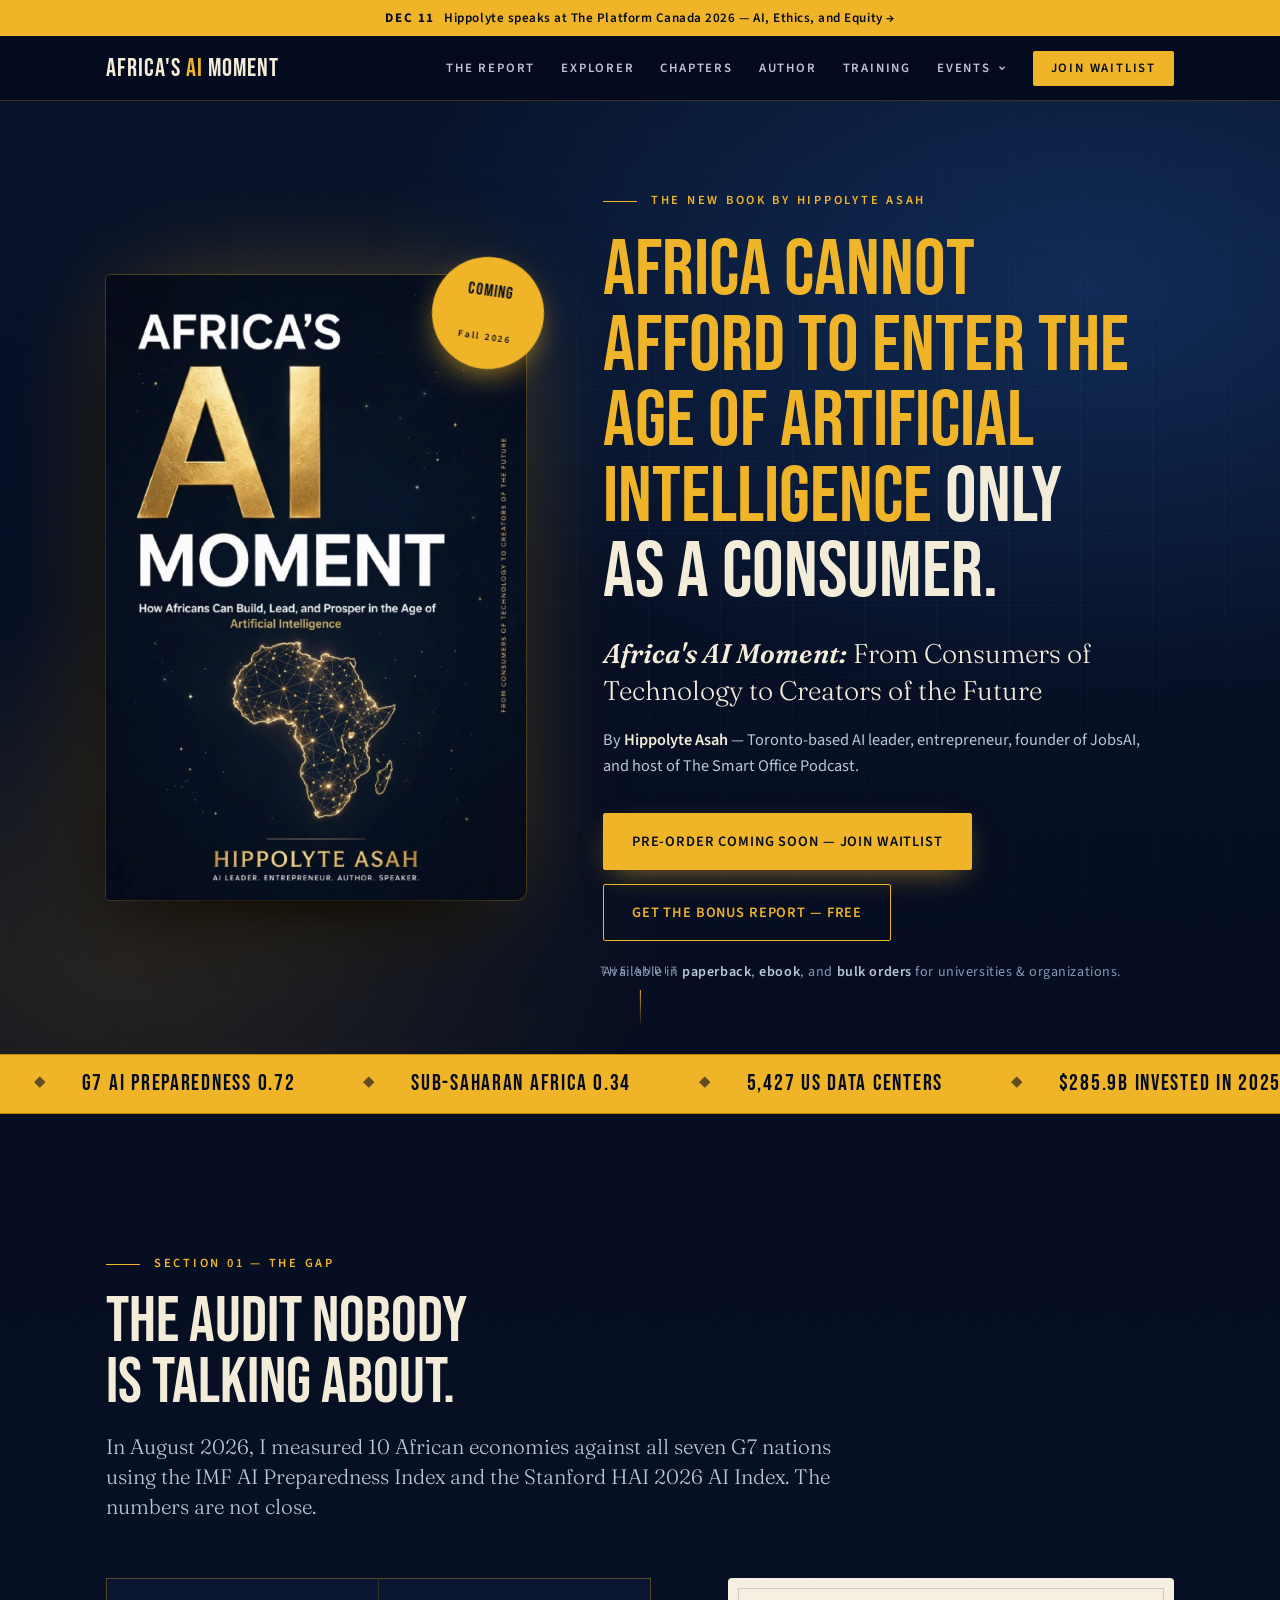
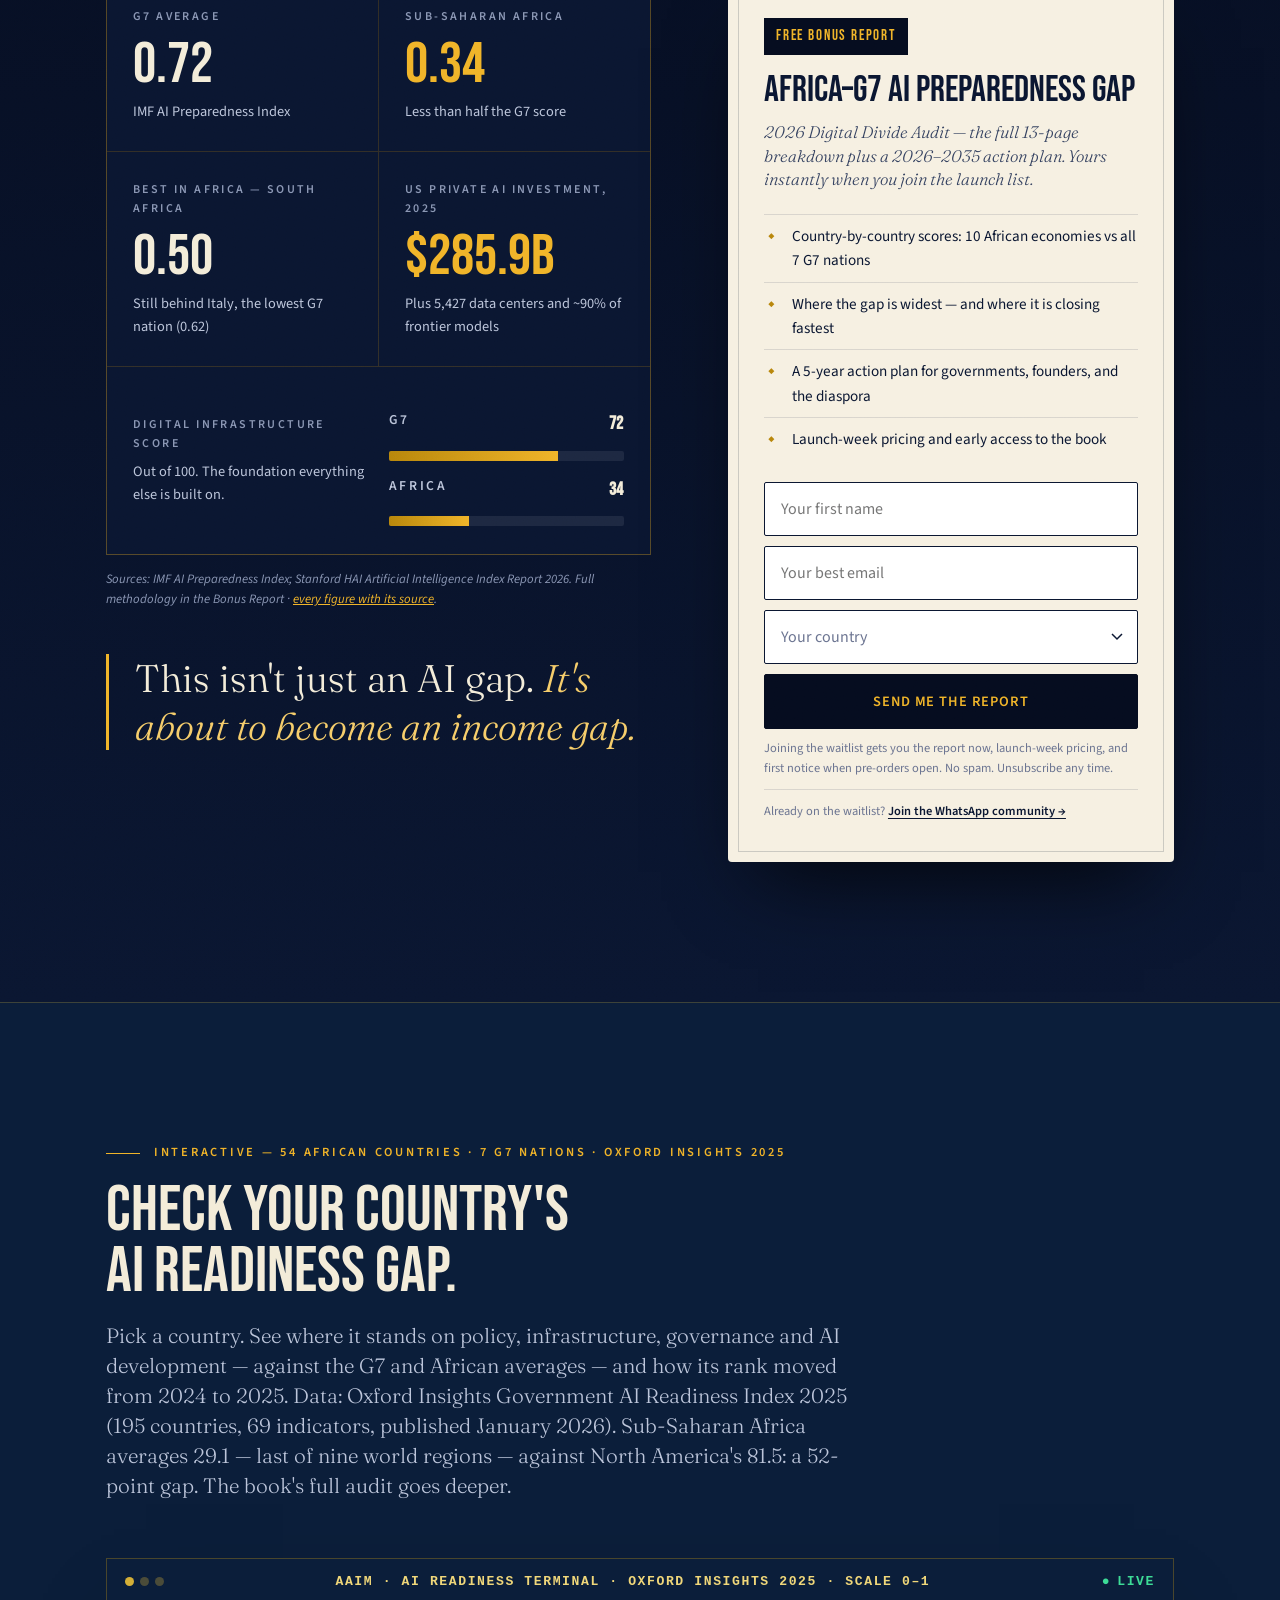
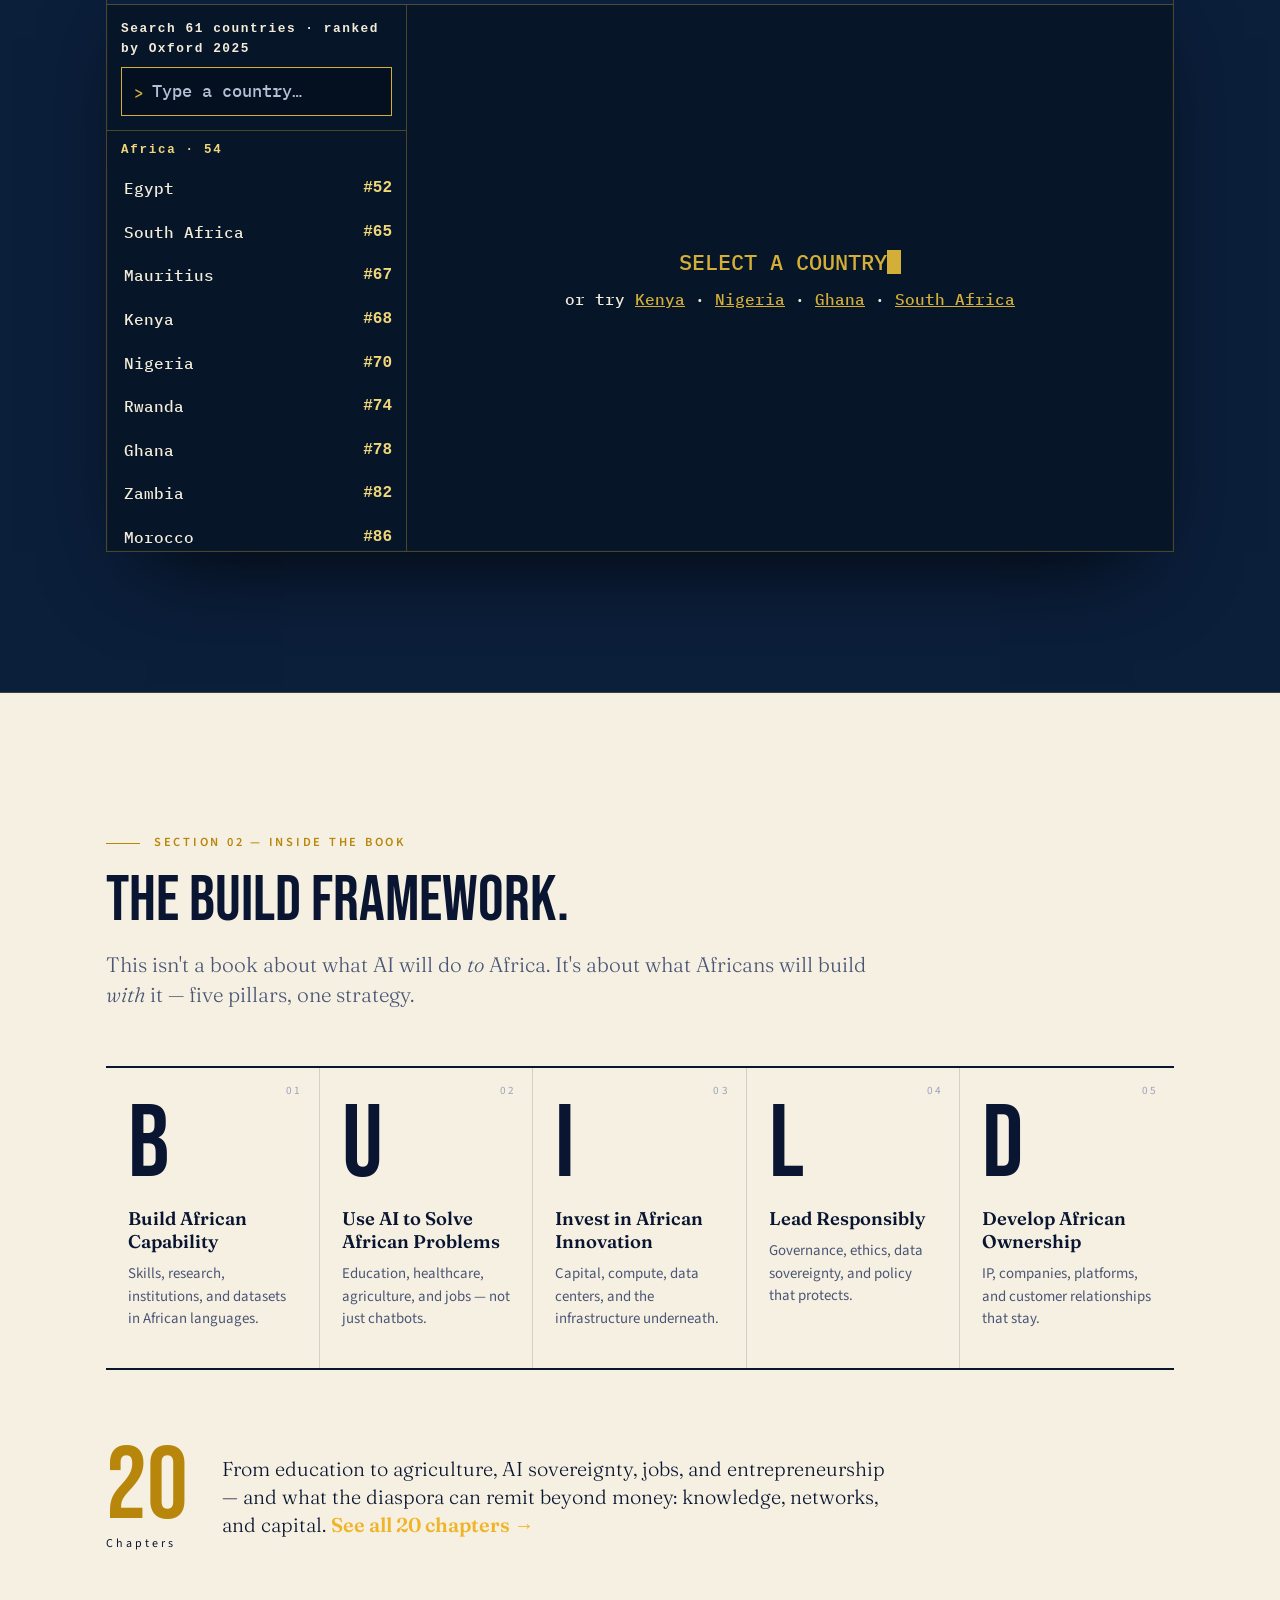
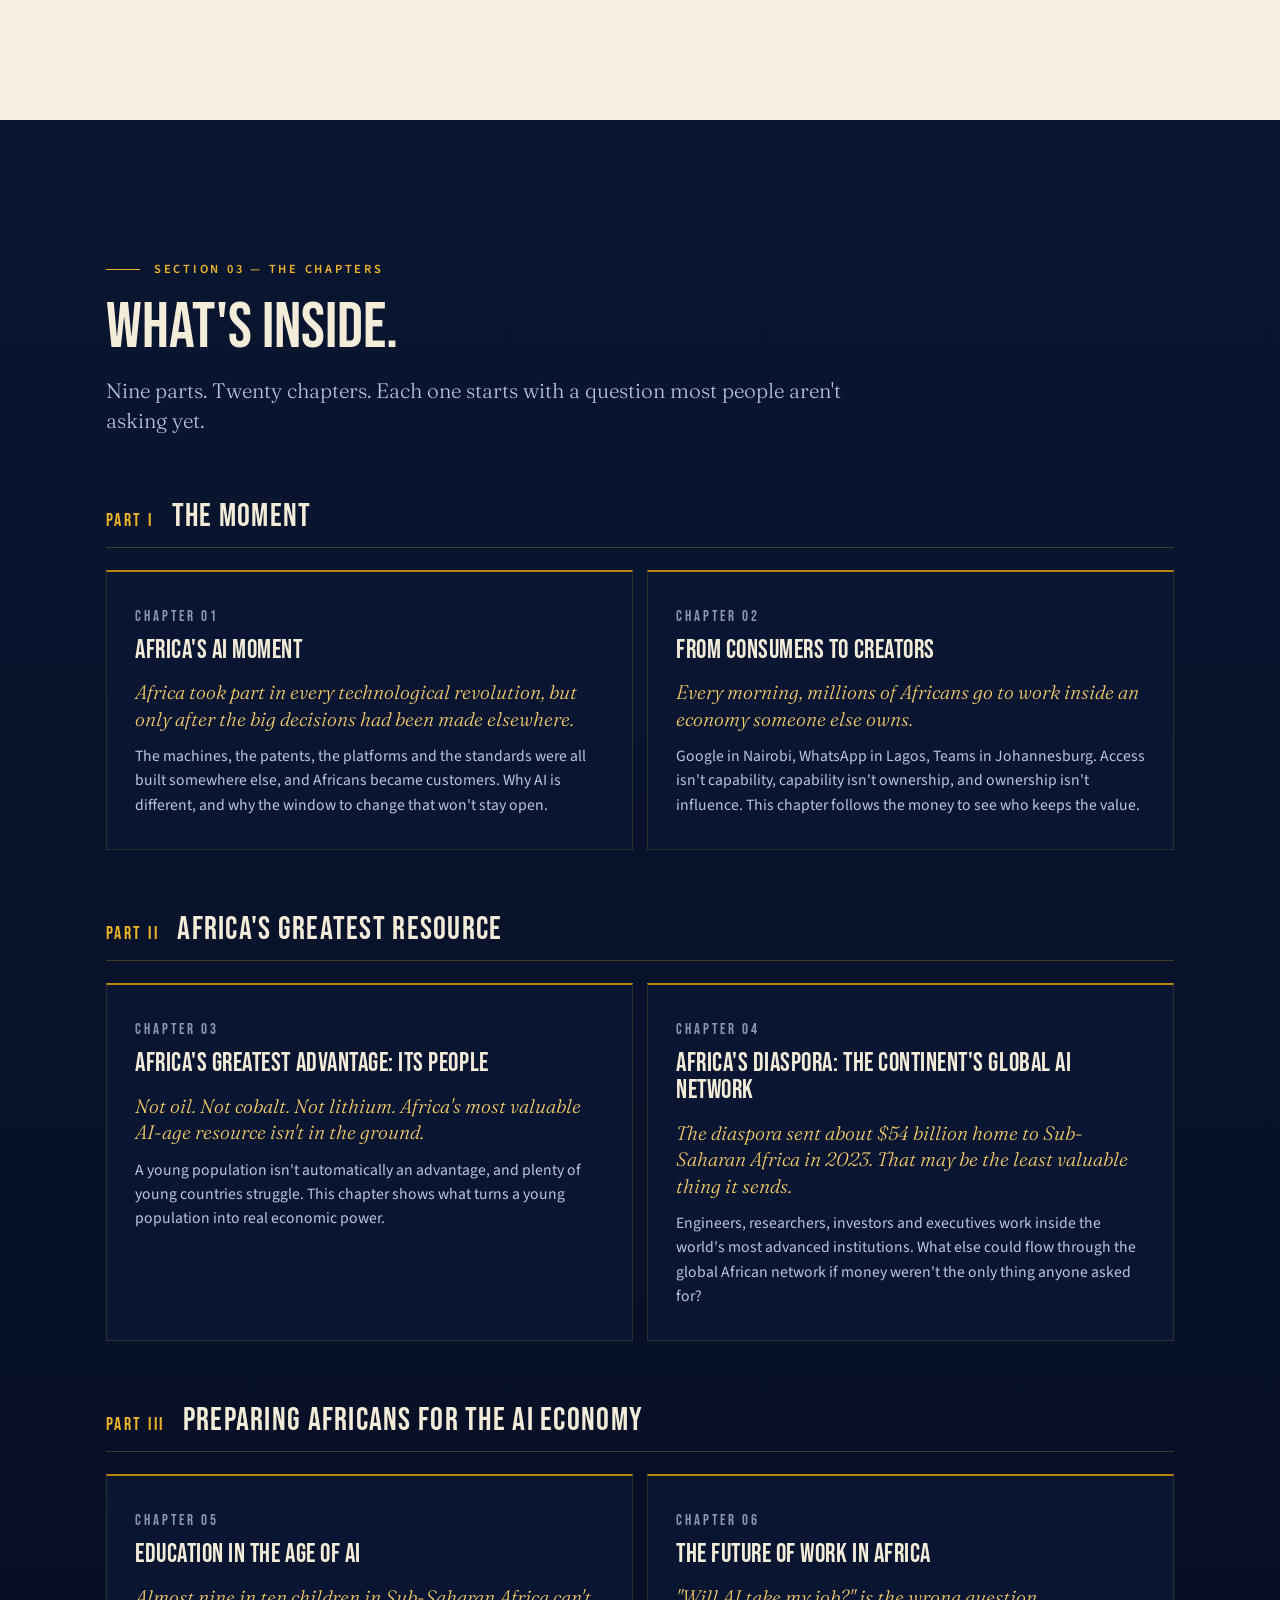
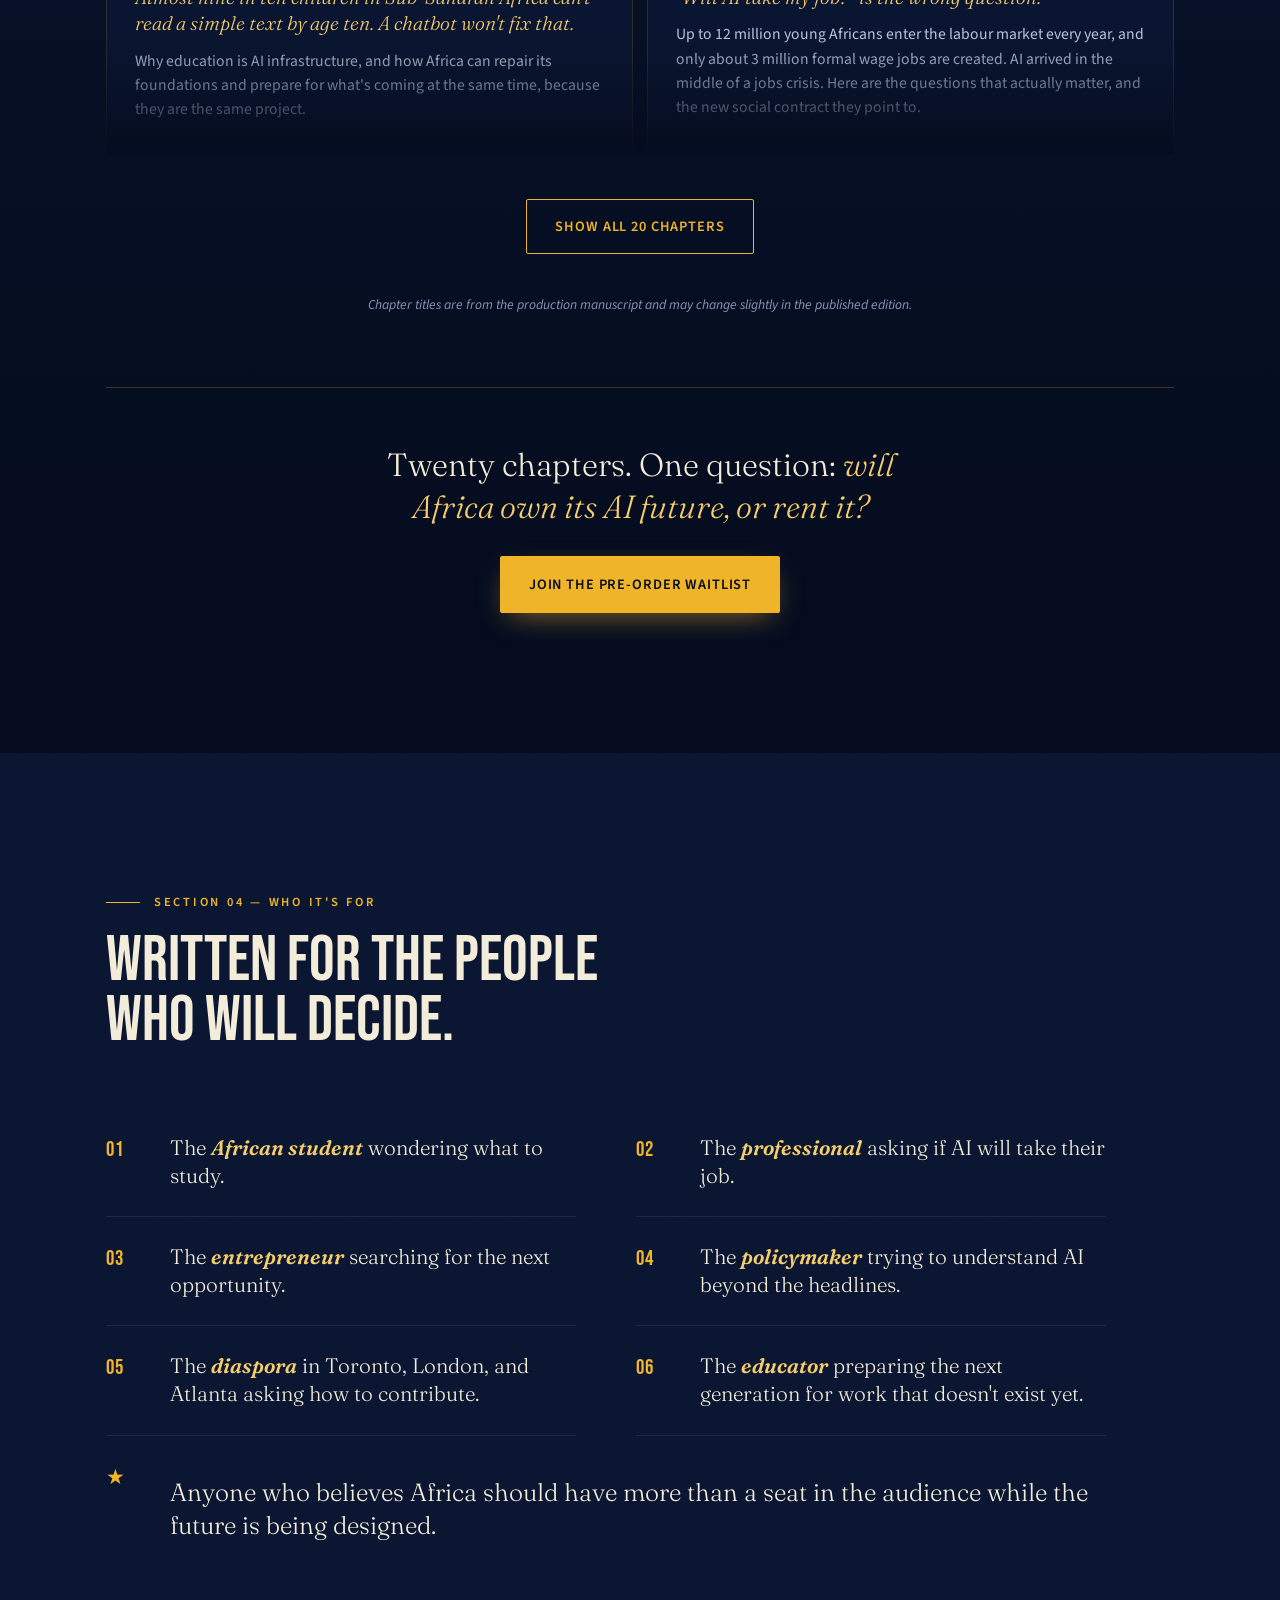
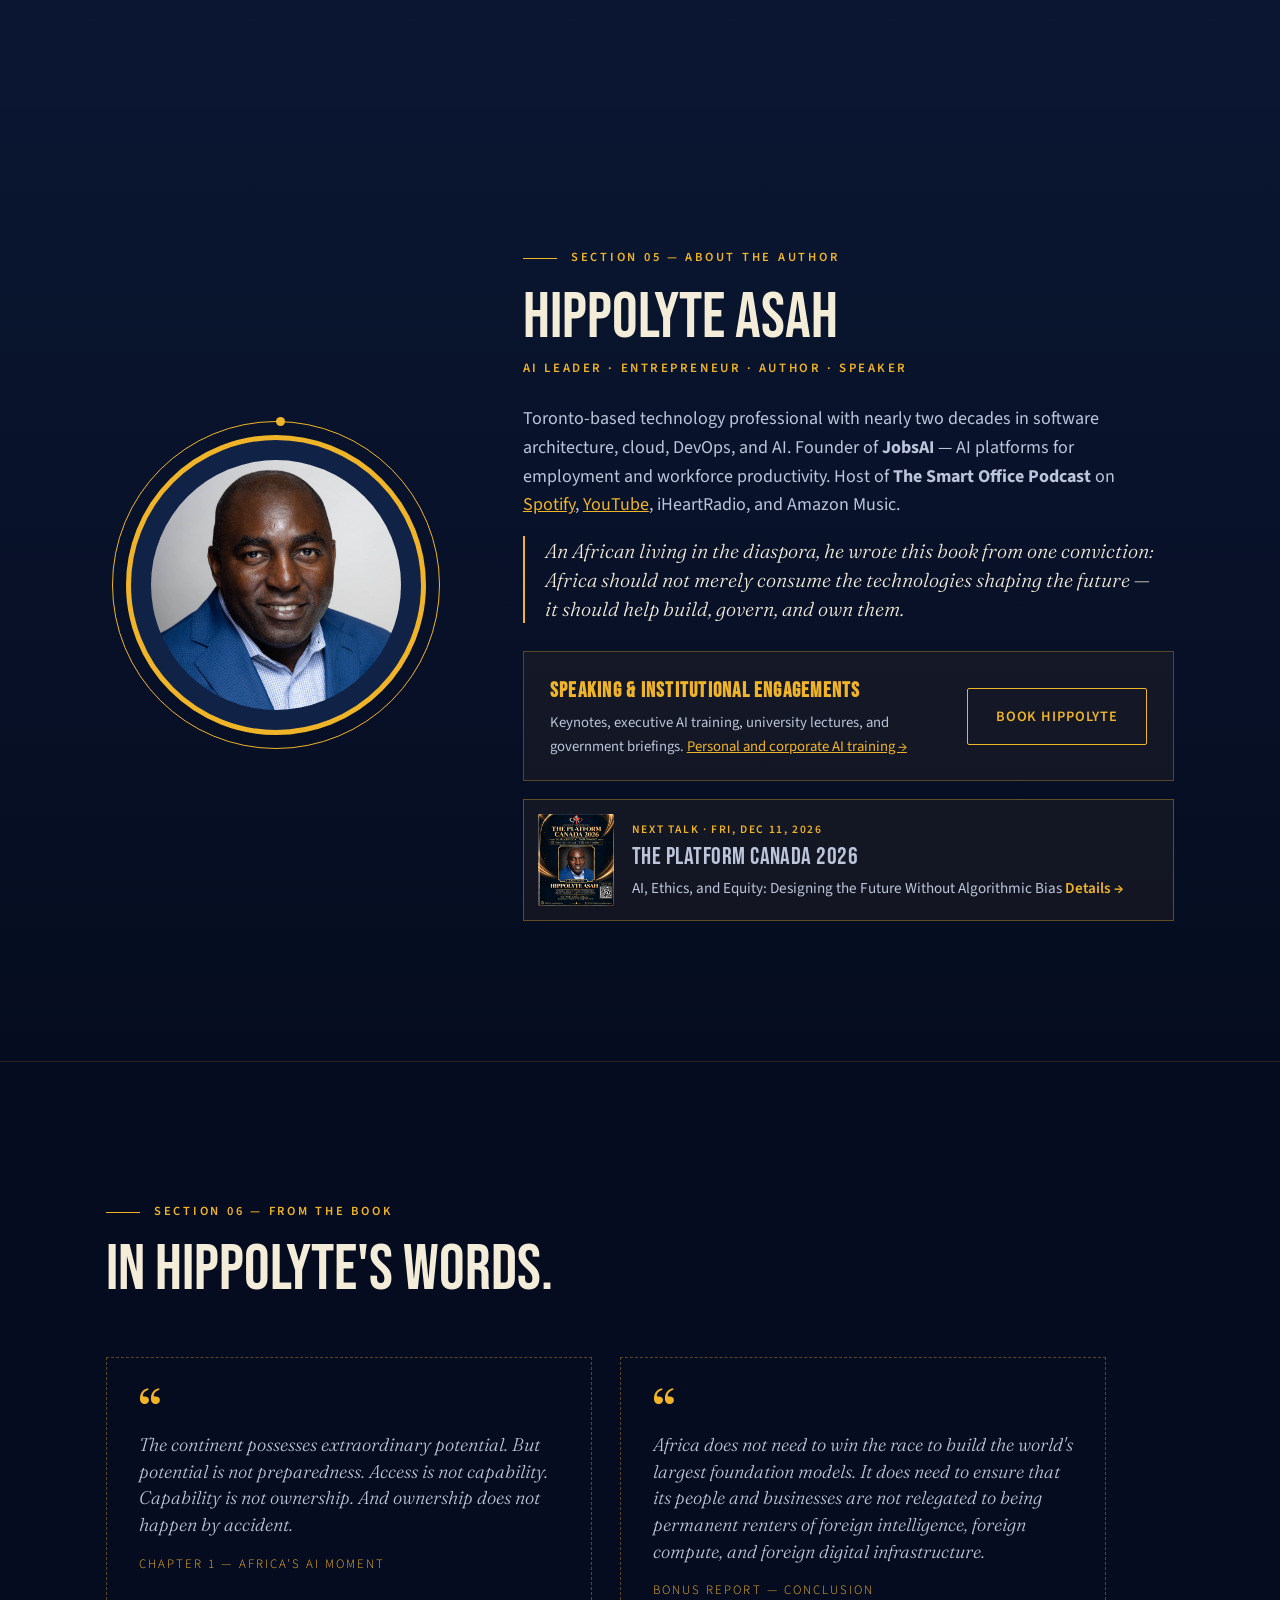
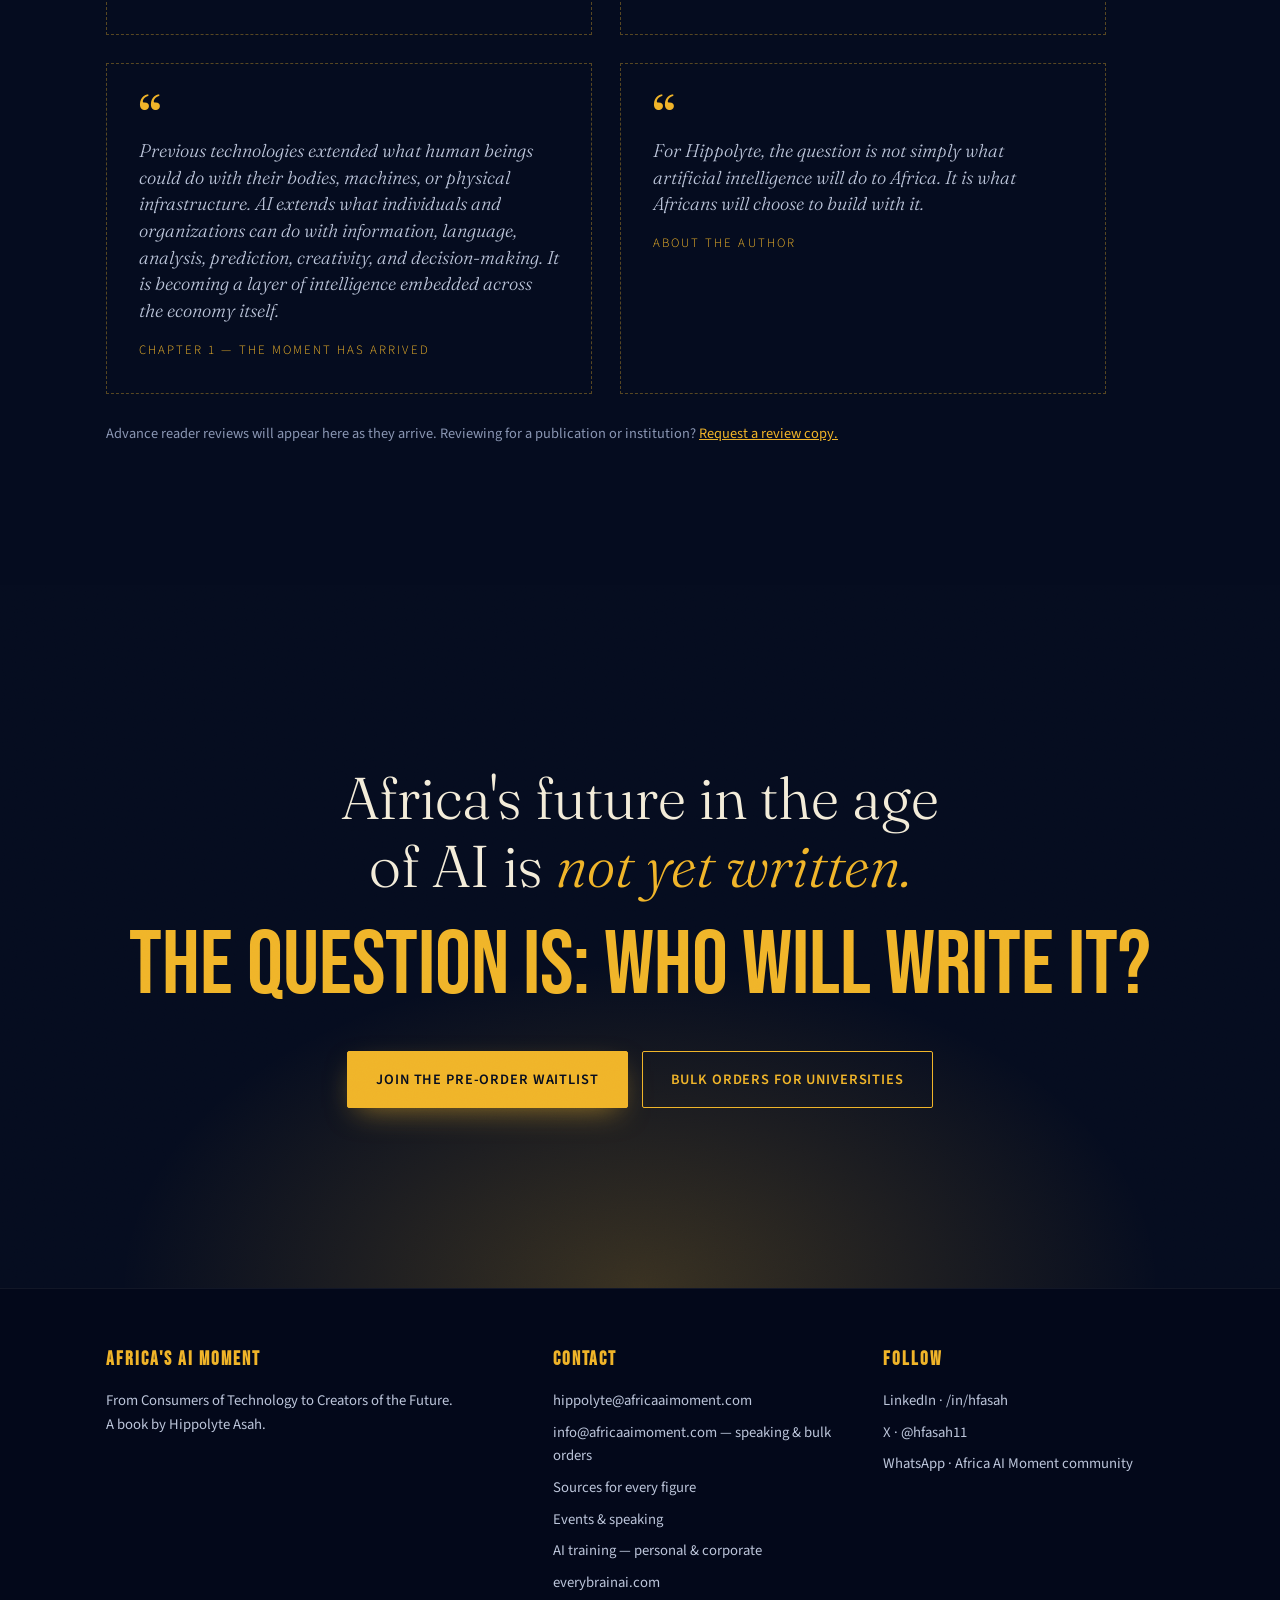
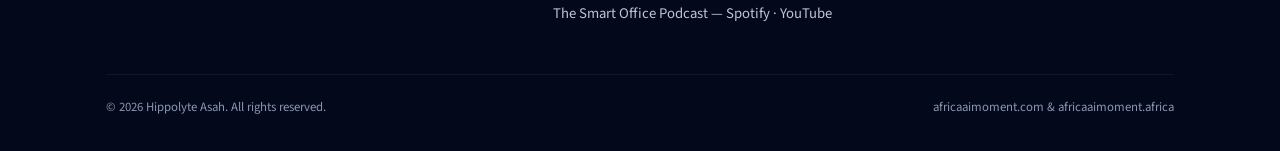
==== commit 2fa14c5e: "Add an AI training page with personal and corporate options and a request form Visitors can now ask " ====
--- a/index.html
+++ b/index.html
@@ -325,6 +325,7 @@
       <li><a href="/#readiness">Explorer</a></li>
       <li><a href="/#chapters">Chapters</a></li>
       <li><a href="/#author">Author</a></li>
+      <li><a href="/training">Training</a></li>
       <li class="dd">
         <button type="button" aria-haspopup="true" aria-expanded="false">Events <svg class="caret" viewBox="0 0 24 24" fill="none" stroke="currentColor" stroke-width="3"><path d="m6 9 6 6 6-6"/></svg></button>
         <div class="menu"><ul>
@@ -677,7 +678,7 @@
       <div class="speak">
         <div>
           <h4>Speaking &amp; institutional engagements</h4>
-          <p>Keynotes, executive AI training, university lectures, and government briefings.</p>
+          <p>Keynotes, executive AI training, university lectures, and government briefings. <a href="/training" style="color:var(--gold)">Personal and corporate AI training →</a></p>
         </div>
         <a class="btn btn-ghost" href="mailto:info@africaaimoment.com?subject=Speaking%20inquiry">Book Hippolyte</a>
       </div>
@@ -734,6 +735,7 @@
           <li><a href="mailto:info@africaaimoment.com">info@africaaimoment.com</a> — speaking &amp; bulk orders</li>
           <li><a href="/sources">Sources for every figure</a></li>
           <li><a href="/events">Events &amp; speaking</a></li>
+          <li><a href="/training">AI training — personal &amp; corporate</a></li>
           <li><a href="https://www.everybrainai.com" target="_blank" rel="noopener">everybrainai.com</a></li>
           <li>The Smart Office Podcast — <a href="https://open.spotify.com/show/5Urq26CI3QoZdJLrBpBAS7" target="_blank" rel="noopener">Spotify</a> · <a href="https://www.youtube.com/playlist?list=PLcG_z6LI9RHU7jJVFXTbo2oT1bbgvrEhc" target="_blank" rel="noopener">YouTube</a></li>
         </ul>
--- a/assets/nav.css
+++ b/assets/nav.css
@@ -8,7 +8,7 @@
 .topnav .brand{font-family:'Bebas Neue',Impact,sans-serif;font-size:1.55rem;letter-spacing:.04em;color:#f3ecd9;text-decoration:none;white-space:nowrap}
 .topnav .brand span{color:#f0b429}
 .topnav .links{display:flex;align-items:center;gap:26px;list-style:none;margin:0;padding:0}
-.topnav .links>li>a,.topnav .links>li>button{color:#bcc5da;text-decoration:none;font-family:inherit;font-weight:600;font-size:.8rem;line-height:1;letter-spacing:.14em;text-transform:uppercase;background:none;border:0;cursor:pointer;display:flex;align-items:center;gap:6px;padding:8px 0}
+.topnav .links>li>a,.topnav .links>li>button{color:#bcc5da;text-decoration:none;font-family:inherit;font-weight:600;font-size:.8rem;line-height:1;letter-spacing:.14em;text-transform:uppercase;background:none;border:0;cursor:pointer;display:flex;align-items:center;gap:6px;padding:8px 0;white-space:nowrap}
 .topnav .links>li>a:hover,.topnav .links>li>button:hover,.topnav .links>li>a[aria-current]{color:#f0b429}
 .topnav .links .cta{background:#f0b429;color:#050c1f!important;padding:11px 18px!important;border-radius:2px}
 .topnav .links .cta:hover{background:#f6cd6a}
@@ -23,8 +23,10 @@
 .topnav .menu .t{display:block;font-weight:600;font-size:.98rem}
 .topnav .menu .s{display:block;font-size:.8rem;color:#8a96b3;margin-top:2px}
 .topnav .menu .all{color:#f0b429;font-size:.8rem;letter-spacing:.14em;text-transform:uppercase;font-weight:600;border-top:1px solid rgba(255,255,255,.07);margin-top:4px}
+.topnav .links .cta{white-space:nowrap}
+@media(max-width:1120px){.topnav .links{gap:18px}}
 .topnav .burger{display:none;background:none;border:0;color:#f3ecd9;cursor:pointer;padding:8px;margin-right:-8px}
-@media(max-width:900px){
+@media(max-width:980px){
   .topnav .burger{display:block}
   .topnav .links{display:none;position:absolute;top:64px;left:0;right:0;flex-direction:column;align-items:stretch;gap:0;background:#050c1f;border-bottom:1px solid rgba(240,180,41,.3);padding:6px clamp(20px,5vw,56px) 16px}
   .topnav.open .links{display:flex}
